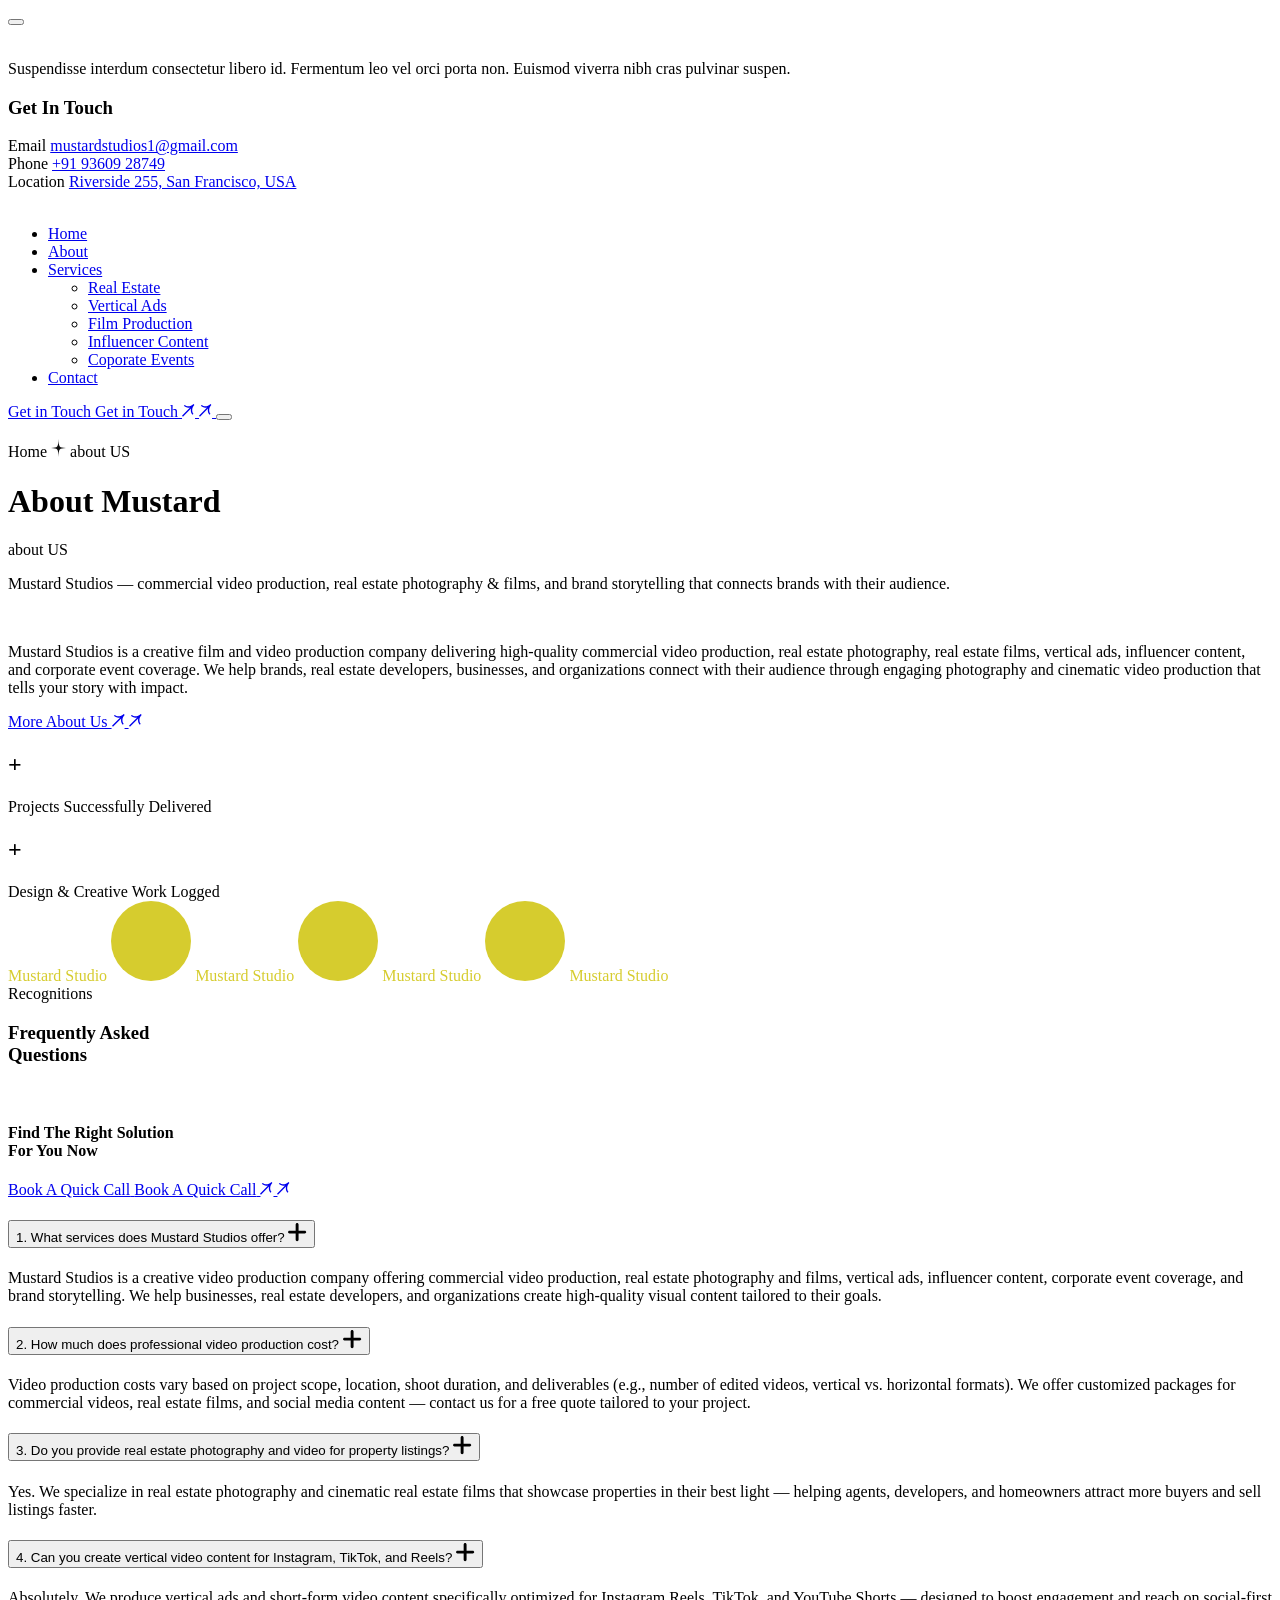
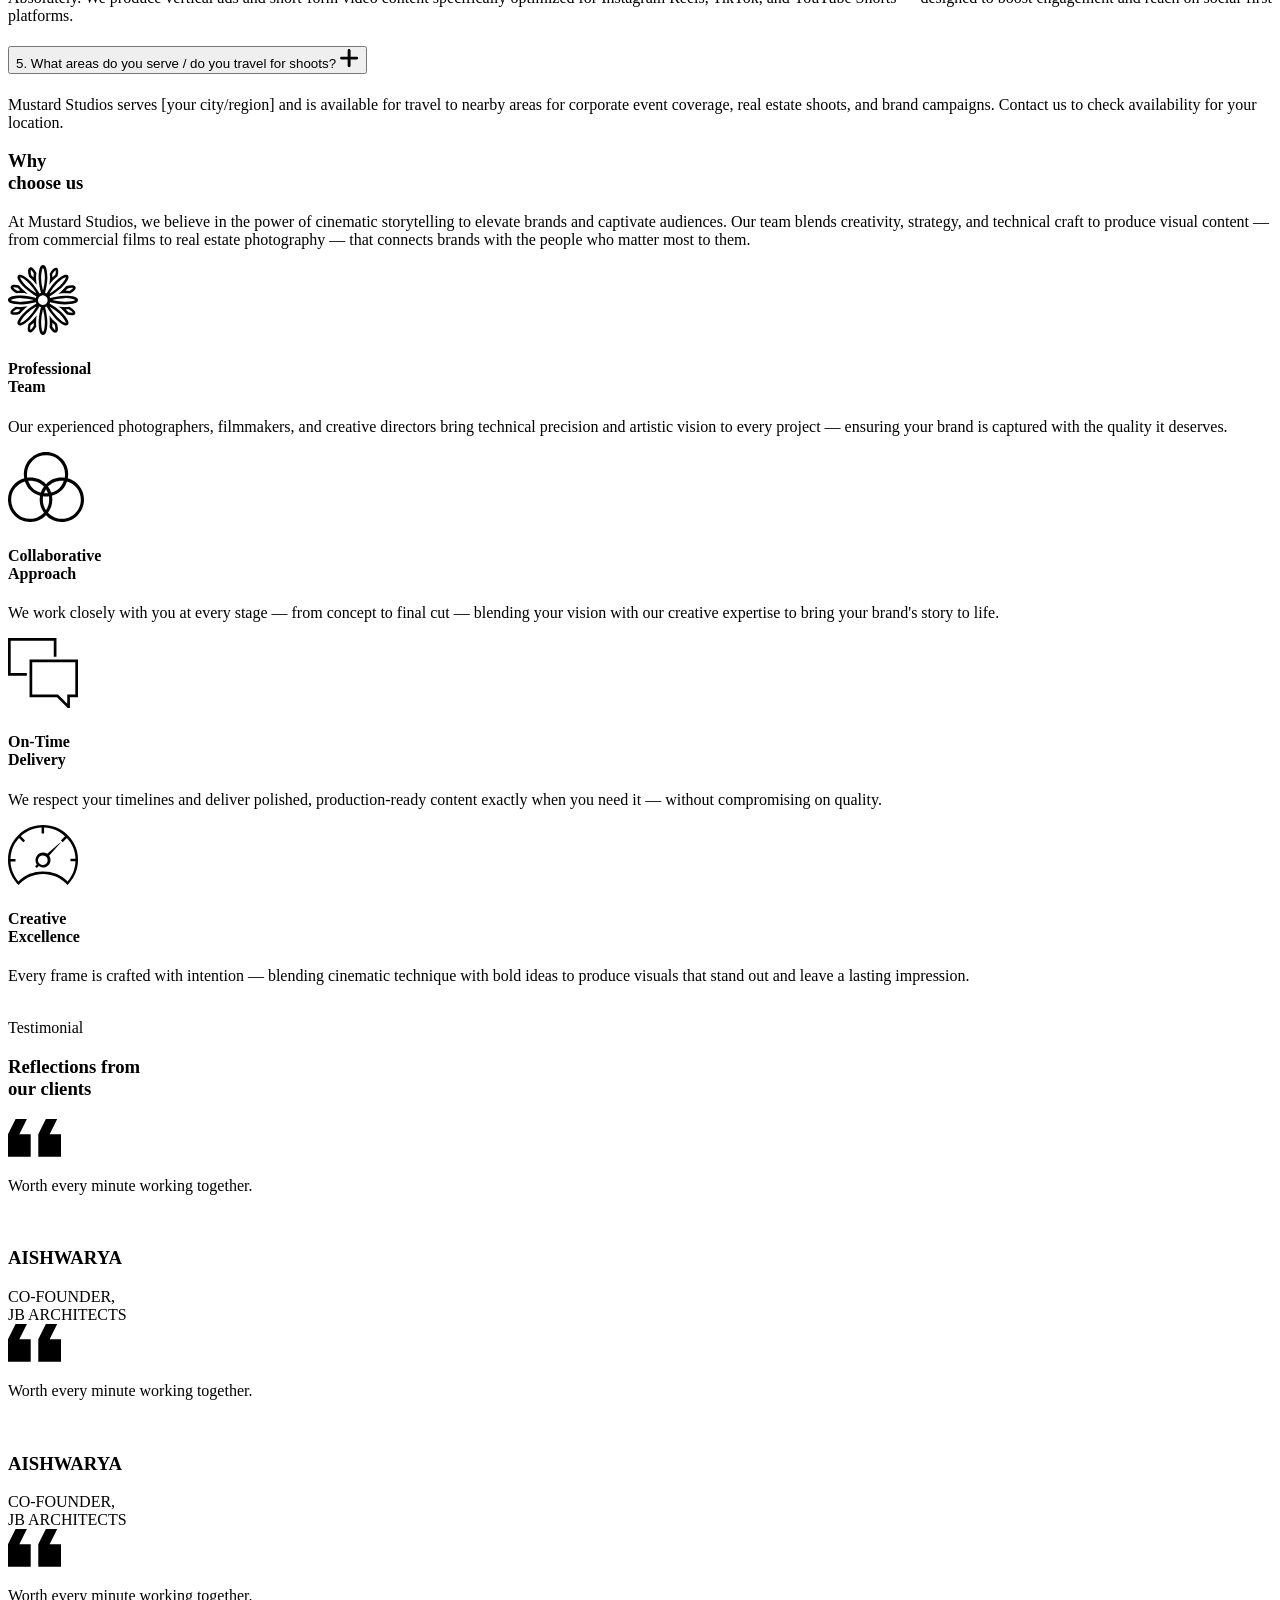
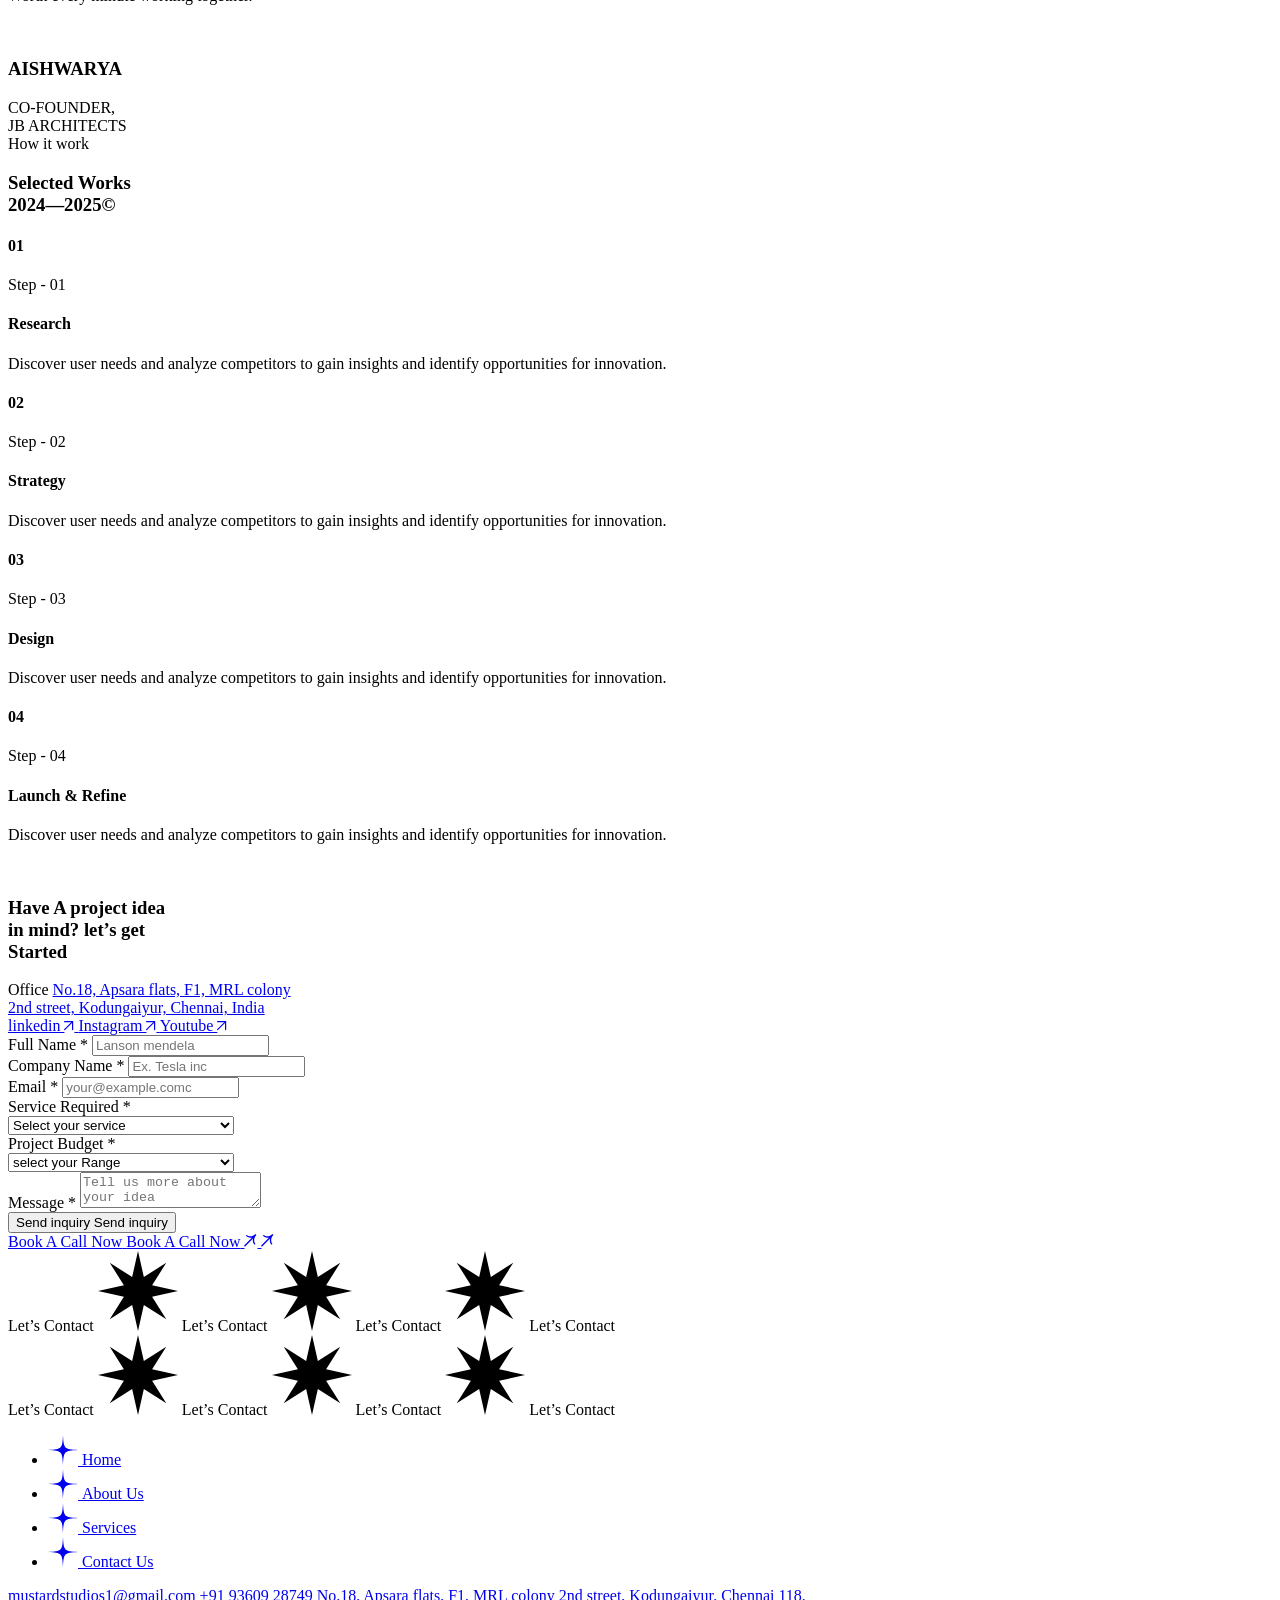
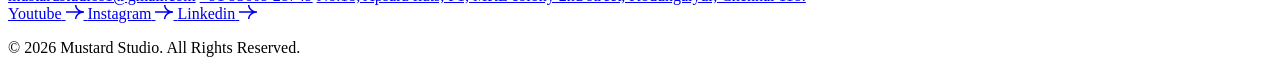
==== about-us.html @ df29f21f "about" ====
<!doctype html>
<html class="no-js" lang="en">

<head>
   <meta charset="utf-8">
   <meta http-equiv="x-ua-compatible" content="ie=edge">
   <title>Mustard Studio — Real Estate Photography, Videography & Film Production</title>
   <meta name="description" content="Professional photography and videography services: real estate photography and videography, vertical ads, film production, influencer content, and corporate event coverage.">
   <meta name="viewport" content="width=device-width, initial-scale=1">

   <!-- SEO Meta Tags -->
   <meta name="keywords" content="real estate photography, real estate videography, vertical ads, film production, influencer content, corporate event videography, corporate event photography, commercial video production">
   <meta name="author" content="Mustard Studio">
   <meta name="robots" content="index, follow">
   <link rel="canonical" href="https://www.mustardstudios.in/">

   <!-- Open Graph / Facebook / WhatsApp / LinkedIn -->
   <meta property="og:type" content="website">
   <meta property="og:url" content="https://www.mustardstudios.in/">
   <meta property="og:title" content="Mustard Studio — Real Estate Photography, Videography & Film Production">
   <meta property="og:description" content="Real estate photography & videography, vertical ads, film production, influencer content, and corporate event coverage.">
   <meta property="og:image" content="https://www.mustardstudios.in/assets/img/logo/logo-2.png">
   <meta property="og:image:width" content="1200">
   <meta property="og:image:height" content="630">
   <meta property="og:image:alt" content="Mustard Studio — photography and videography services">
   <meta property="og:site_name" content="Mustard Studio">
   <meta property="og:locale" content="en_US">

   <!-- Twitter Card -->
   <meta name="twitter:card" content="Mustard Studio — photography and videography services">
   <meta name="twitter:url" content="https://www.mustardstudios.in/">
   <meta name="twitter:title" content="Mustard Studio — Real Estate Photography, Videography & Film Production">
   <meta name="twitter:description" content="Real estate photography & videography, vertical ads, film production, influencer content, and corporate event coverage.">
   <meta name="twitter:image" content="https://www.mustardstudios.in/assets/img/logo/logo-2.png">

   <!-- Favicon -->
   <link rel="shortcut icon" type="image/x-icon" href="assets/img/logo/favicon.png">

   <!-- CSS here -->
   <link rel="stylesheet" href="assets/css/bootstrap.css">
   <link rel="stylesheet" href="assets/css/animate.css">
   <link rel="stylesheet" href="assets/css/nice-select.css">
   <link rel="stylesheet" href="assets/css/swiper-bundle.css">
   <link rel="stylesheet" href="assets/css/font-awesome-pro.css">
   <link rel="stylesheet" href="assets/css/spacing.css">
   <link rel="stylesheet" href="assets/css/reak.css">
</head>


<script type="application/ld+json">
{
  "@context": "https://schema.org",
  "@type": "ProfessionalService",
  "name": "Mustard Studio",
  "url": "https://www.mustardstudios.in/",
  "logo": "https://www.mustardstudios.in/assets/img/logo/logo-2.png",
  "image": "https://www.mustardstudios.in/assets/img/logo/logo-2.png",
  "description": "Photography and videography studio specialising in real estate, commercial film, vertical ads, influencer content and corporate events.",
  "telephone": "+91 9360928749",
  "email": "mustardstudios1@gmail.com",
  "address": {
    "@type": "PostalAddress",
    "streetAddress": "No.18, Apsara flats, F1",
    "addressLocality": "MRL colony 2nd street,",
    "addressRegion": "Kodungaiyur, Chennai 118",
    "postalCode": "600 118",
    "addressCountry": "IN"
  },
  "sameAs": [
    "https://www.instagram.com/mustard_films",
    "https://youtube.com/@mustardstudios1"
  ],
  "hasOfferCatalog": {
    "@type": "OfferCatalog",
    "name": "Photography & Videography Services",
    "itemListElement": [
      { "@type": "Offer", "itemOffered": { "@type": "Service", "name": "Real Estate Photography" } },
      { "@type": "Offer", "itemOffered": { "@type": "Service", "name": "Real Estate Videography" } },
      { "@type": "Offer", "itemOffered": { "@type": "Service", "name": "Vertical Ads" } },
      { "@type": "Offer", "itemOffered": { "@type": "Service", "name": "Film Production" } },
      { "@type": "Offer", "itemOffered": { "@type": "Service", "name": "Influencer Content" } },
      { "@type": "Offer", "itemOffered": { "@type": "Service", "name": "Corporate Event Photography & Videography" } }
    ]
  }
}
</script>


<body>

   <!-- Preloader -->
   <div id="preloader" class="is-loading">
      <div class="preloader">
         <span></span>
         <span></span>
      </div>
   </div>
   <!-- preloader end  -->

      <!-- offcanvus-area-start -->
   <div class="oit-offcanvas-area">
      <div class="oitoffcanvas">
         <div class="oitoffcanvas__close-btn">
            <button class="close-btn"><i class="fal fa-times"></i></button>
         </div>
        <div class="oitoffcanvas__logo">
            <a href="index.html">
               <img src="assets/img/logo/logo-black.png" alt="">
            </a>
         </div>
         <div class="oitoffcanvas__text">
            <p>Suspendisse interdum consectetur libero id. Fermentum leo vel orci porta non. Euismod viverra nibh
               cras pulvinar suspen.</p>
         </div>
         <div class="oit-menu-mobile d-xl-none"></div>
         <div class="oitoffcanvas__info">
            <h3 class="offcanva-title">Get In Touch</h3>
            <div class="oit-info-wrapper mb-20 d-flex align-items-center">
               <div class="oitoffcanvas__info-icon">
                  <a href="#"><i class="fal fa-envelope"></i></a>
               </div>
               <div class="oitoffcanvas__info-address">
                  <span>Email</span>
                  <a href="maito:mustardstudios1@gmail.com">mustardstudios1@gmail.com</a>
               </div>
            </div>
            <div class="oit-info-wrapper mb-20 d-flex align-items-center">
               <div class="oitoffcanvas__info-icon">
                  <a href="#"><i class="fal fa-phone-alt"></i></a>
               </div>
               <div class="oitoffcanvas__info-address">
                  <span>Phone</span>
                  <a href="tel:+919360928749">+91 93609 28749</a>
               </div>
            </div>
            <div class="oit-info-wrapper mb-20 d-flex align-items-center">
               <div class="oitoffcanvas__info-icon">
                  <a href="#"><i class="fas fa-map-marker-alt"></i></a>
               </div>
               <div class="oitoffcanvas__info-address">
                  <span>Location</span>
                  <a href="htits://www.google.com/maps/@37.4801311,22.8928877,3z" target="_blank">Riverside 255,
                     San Francisco, USA </a>
               </div>
            </div>
         </div>
      </div>
   </div>
   <div class="body-overlay"></div>
   <!-- offcanvus-area-end -->
   
   <header>
      <!-- header area start -->
      <div class="oit-header-area oit-header-bdr oit-header-transparent">
         <div class="container">
            <div class="row align-items-center">
               <div class="col-xl-3 col-6">
                  <div class="oit-header-logo">
                     <a href="index.html"><img data-width="100" src="assets/img/logo/logo-black.png" alt=""></a>
                  </div>
               </div>
               <div class="col-xl-6 d-none d-xl-inline-block">
                  <div class="oit-header-menu text-center">
                     <nav class="oit-menu-content">
                        <ul>
                           <li class="has-dropdown">
                              <a href="index.html">Home</a>
                           </li>
                           <li class="has-dropdown ">
                              <a href="about-us.html">About</a>
                           </li>
                           <li class="has-dropdown ">
                              <a href="services.html">Services</a>
                              <ul class="oit-submenu submenu">
                                 <li><a href="realestate.html">Real Estate</a></li>
                                 <li><a href="vertical-ads.html">Vertical Ads</a></li>
                                 <li><a href="film-production.html">Film Production</a></li>
                                 <li><a href="influncer-content.html">Influencer Content</a></li>
                                 <li><a href="coporate-events.html">Coporate Events</a></li>
                              </ul>
                           </li>
                           <li class="has-dropdown ">
                              <a href="contact.html">Contact</a>
                           </li>
                        </ul>
                     </nav>
                  </div>
               </div>
               <div class="col-xl-3 col-6">
                  <div class="oit-header-action d-flex align-items-center justify-content-end">
                     <a class="oit-btn-border btn-black-bg d-none d-md-flex d-inline-flex align-items-center justify-content-between" href="contact.html">
                        <span>
                           <span class="text-1">Get in Touch</span>
                           <span class="text-2">Get in Touch</span>
                        </span>
                        <i>
                           <span>
                              <svg width="13" height="13" viewBox="0 0 13 13" fill="none" xmlns="http://www.w3.org/2000/svg">
                                 <path d="M11.4801 6.10132e-06L12.4381 0.99062L12.3305 1.09859C9.55759 4.01224 9.66053 7.97757 11.492 9.87138L10.5199 10.8562C9.01152 9.29621 8.47367 6.87412 9.01459 4.46212L0.955362 12.6371L-0.000299374 11.6476L8.06131 3.46911C5.69918 4.00199 3.33666 3.42959 1.82692 1.86845L2.799 0.882416C4.65351 2.80007 8.59851 2.92281 11.4801 6.10132e-06Z" fill="currentcolor" />
                              </svg>
                              <svg width="13" height="13" viewBox="0 0 13 13" fill="none" xmlns="http://www.w3.org/2000/svg">
                                 <path d="M11.4801 6.10132e-06L12.4381 0.99062L12.3305 1.09859C9.55759 4.01224 9.66053 7.97757 11.492 9.87138L10.5199 10.8562C9.01152 9.29621 8.47367 6.87412 9.01459 4.46212L0.955362 12.6371L-0.000299374 11.6476L8.06131 3.46911C5.69918 4.00199 3.33666 3.42959 1.82692 1.86845L2.799 0.882416C4.65351 2.80007 8.59851 2.92281 11.4801 6.10132e-06Z" fill="currentcolor" />
                              </svg>
                           </span>
                        </i>
                     </a>
                     <button class="oit-header-bar oit-menu-bar ml-20 d-xl-none">
                        <span></span>
                        <span></span>
                        <span></span>
                     </button>
                  </div>
               </div>
            </div>
         </div>
      </div>
      <!-- header area end -->
   </header>


   <div id="smooth-wrapper">
      <div id="smooth-content">

         <main>
            <!-- breadcrumb area start -->            
            <div class="blog-details-breadcrumb-area career-style breadcrumb-style-2 rotate-section p-relative" data-bg-color="#fff">    
               <img class="shape rotate-on-scroll" src="assets/img/shape/mustard-reels.png" alt="">
               <div class="container">
                  <div class="blog-details-breadcrumb-badges badges-style-2">
                     <div>
                        <span class="badge">Home</span>
                        <svg width="15" height="18" viewBox="0 0 15 18" fill="none" xmlns="http://www.w3.org/2000/svg">
                           <path d="M7.5 0C7.1655 8.2692 6.89025 8.5986 0 9C6.891 9.4014 7.1655 9.7317 7.5 18C7.8345 9.7308 8.10975 9.4014 15 9C8.109 8.5986 7.8345 8.2683 7.5 0Z" fill="#0D0D0D" />
                        </svg>
                        <span class="badge">about US</span>
                     </div>
                  </div>
                  <h1 class="blog-details-breadcrumb-big-title title-mb">About Mustard</h1>
               </div>
            </div>
            <!-- breadcrumb area end -->

            <!-- about area end -->
            <div id="about" class="oit-about-area dg-about-style p-relative mt-65 pt-150 pb-150" data-bg-color="#d6cc2e">
               
               <div class="container">
                  <div class="row">
                     <div class="col-xl-2">
                        <div class="oit-project-subtitle-box mb-30">
                           <span class="oit-section-subtitle">about US</span>
                        </div>
                     </div>
                  </div>
                  <div class="row">
                     <div class="offset-xl-1 col-xl-7">
                        <div class="oit-about-text mb-120">
                           <div class="oit-text-revel">
                              <p>
                                 Mustard Studios — commercial video production, real estate photography & films, and brand storytelling that connects brands with their audience.
                              </p>
                           </div>
                        </div>
                     </div>
                  </div>
                  <div class="oit-about-content-wrap">
                     <div class="row">
                        <div class="col-xl-4 col-lg-5">
                           <div class="oit-about-thumb image-gsl">
                              <div class="image-gsl-canvas"></div>                              
                              <img src="assets/img/about/2.png" alt="">
                           </div>
                        </div>
                        <div class="offset-xl-1 col-xl-7 col-lg-7">
                           <div class="dg-about-content-wrap pt-15">
                              <div class="oit-about-content mb-90">
                                 <div class="fade-anim" data-delay=".3">
                                    <p>
                                       Mustard Studios is a creative film and video production company delivering high-quality commercial video production, real estate photography, real estate films, vertical ads, influencer content, and corporate event coverage. We help brands, real estate developers, businesses, and organizations connect with their audience through engaging photography and cinematic video production that tells your story with impact.
                                    </p>
                                 </div>
                                 <div class="fade-anim" data-delay=".5">
                                    <a class="oit-btn-line" href="about-us.html">
                                       <span>
                                          More About Us
                                       </span>
                                       <i>
                                          <svg width="13" height="13" viewBox="0 0 13 13" fill="none" xmlns="http://www.w3.org/2000/svg">
                                             <path d="M11.7581 -5.51894e-05L12.7393 0.990558L12.6291 1.09853C9.78916 4.01218 9.89459 7.97751 11.7703 9.87132L10.7747 10.8561C9.2299 9.29615 8.67906 6.87406 9.23304 4.46206L0.979146 12.637L0.00040159 11.6476L8.25673 3.46905C5.83755 4.00193 3.41796 3.42953 1.87176 1.86839L2.86732 0.882354C4.76662 2.80001 8.80691 2.92275 11.7581 -5.51894e-05Z" fill="currentcolor" />
                                          </svg>
                                          <svg width="13" height="13" viewBox="0 0 13 13" fill="none" xmlns="http://www.w3.org/2000/svg">
                                             <path d="M11.7581 -5.51894e-05L12.7393 0.990558L12.6291 1.09853C9.78916 4.01218 9.89459 7.97751 11.7703 9.87132L10.7747 10.8561C9.2299 9.29615 8.67906 6.87406 9.23304 4.46206L0.979146 12.637L0.00040159 11.6476L8.25673 3.46905C5.83755 4.00193 3.41796 3.42953 1.87176 1.86839L2.86732 0.882354C4.76662 2.80001 8.80691 2.92275 11.7581 -5.51894e-05Z" fill="currentcolor" />
                                          </svg>
                                       </i>
                                    </a>
                                 </div>
                              </div>
                              <div class="row">
                                 <div class="col-xl-5 col-md-6 fade-anim" data-delay=".7">
                                    <div class="oit-funfact-item">
                                       <h2 class="oit-funfact-title"><i class="purecounter" data-purecounter-duration="1" data-purecounter-end="100"></i>+</h2>
                                       <span>Projects Successfully Delivered</span>
                                    </div>
                                 </div>
                                 <div class="col-xl-5 col-md-6 fade-anim" data-delay=".9">
                                    <div class="oit-funfact-item">
                                       <h2 class="oit-funfact-title"><i class="purecounter" data-purecounter-duration="1" data-purecounter-end="100"></i>+</h2>
                                       <span>Design & Creative Work Logged</span>
                                    </div>
                                 </div>
                              </div>
                           </div>
                        </div>
                     </div>
                  </div>
               </div>
            </div>
            <!-- about area end -->

            <!-- text slider area start -->
            <div class="oit-text-slider-wrap st-text-slider-stye pt-20 pb-30" data-bg-color="#0D0D0D">
               <div class="oit-text-slider-item d-flex align-items-center">
                  <span style="color:#d6cc2e ;">Mustard Studio</span>
                  <span>
                     <svg width="80" height="80" viewBox="0 0 80 80" fill="none" xmlns="http://www.w3.org/2000/svg">
                        <circle cx="40" cy="40" r="40" fill="#d6cc2e" />
                     </svg>
                  </span>
                  <span style="color:#d6cc2e ;">Mustard Studio</span>
                  <span>
                     <svg width="80" height="80" viewBox="0 0 80 80" fill="none" xmlns="http://www.w3.org/2000/svg">
                        <circle cx="40" cy="40" r="40" fill="#d6cc2e" />
                     </svg>
                  </span>
                  <span style="color:#d6cc2e ;">Mustard Studio</span>
                  <span>
                     <svg width="80" height="80" viewBox="0 0 80 80" fill="none" xmlns="http://www.w3.org/2000/svg">
                        <circle cx="40" cy="40" r="40" fill="#d6cc2e" />
                     </svg>
                  </span>
                  <span style="color:#d6cc2e ;">Mustard Studio</span>
               </div>
            </div>
            <!-- text slider area end -->

            <!-- faq area start -->
            <div class="oit-faq-area oit-faq-style pt-150 pb-125" data-bg-color="#d6cc2e">
               <div class="container">
                  <div class="row">
                     <div class="col-xl-4">
                        <div class="oit-section-subtitle-box mb-30 text-center text-md-start">
                           <span class="oit-section-subtitle">Recognitions</span>
                        </div>
                        <div class="oit-section-title-box mb-70 text-center text-md-start">
                           <h3 class="oit-section-title fsz-60">Frequently Asked <br> Questions</h3>
                        </div>
                        <div class="oit-price-item mb-30">
                           <div class="oit-price-avater-box mb-30">
                              <img src="assets/img/avater/avater-1.png" alt="">
                           </div>
                           <div class="oit-price-head-content">
                              <h4 class="oit-price-title mb-5">Find The Right Solution <br> For You Now</h4>
                              <a class="oit-btn-border btn-white-bg d-inline-flex align-items-center justify-content-between mt-35" href="contact.html">
                                 <span>
                                    <span class="text-1">Book A Quick Call</span>
                                    <span class="text-2">Book A Quick Call</span>
                                 </span>
                                 <i>
                                    <span>
                                       <svg width="13" height="13" viewBox="0 0 13 13" fill="none" xmlns="http://www.w3.org/2000/svg">
                                          <path d="M11.4801 6.10132e-06L12.4381 0.99062L12.3305 1.09859C9.55759 4.01224 9.66053 7.97757 11.492 9.87138L10.5199 10.8562C9.01152 9.29621 8.47367 6.87412 9.01459 4.46212L0.955362 12.6371L-0.000299374 11.6476L8.06131 3.46911C5.69918 4.00199 3.33666 3.42959 1.82692 1.86845L2.799 0.882416C4.65351 2.80007 8.59851 2.92281 11.4801 6.10132e-06Z" fill="currentcolor" />
                                       </svg>
                                       <svg width="13" height="13" viewBox="0 0 13 13" fill="none" xmlns="http://www.w3.org/2000/svg">
                                          <path d="M11.4801 6.10132e-06L12.4381 0.99062L12.3305 1.09859C9.55759 4.01224 9.66053 7.97757 11.492 9.87138L10.5199 10.8562C9.01152 9.29621 8.47367 6.87412 9.01459 4.46212L0.955362 12.6371L-0.000299374 11.6476L8.06131 3.46911C5.69918 4.00199 3.33666 3.42959 1.82692 1.86845L2.799 0.882416C4.65351 2.80007 8.59851 2.92281 11.4801 6.10132e-06Z" fill="currentcolor" />
                                       </svg>
                                    </span>
                                 </i>
                              </a>
                           </div>
                        </div>
                     </div>
                     <div class="offset-xl-1 col-xl-7">
                        <div class="oit-faq-accordion-wrap mb-30">
                           <div class="accordions" id="accordionExample">
                              <div class="accordion-item fade-anim" data-delay=".3">
                                 <h4 class="accordion-header">
                                    <button class="accordion-button" type="button" data-bs-toggle="collapse" data-bs-target="#collapseOne" aria-expanded="true" aria-controls="collapseOne">
                                       1. What services does Mustard Studios offer?
                                       <span class="accordion-icon">
                                          <svg width="19" height="19" viewBox="0 0 19 19" fill="none" xmlns="http://www.w3.org/2000/svg">
                                             <path d="M16.7707 10.5727H10.5727V16.7707C10.5727 17.5758 9.91959 18.229 9.11449 18.229C8.3094 18.229 7.65625 17.5758 7.65625 16.7707V10.5727H1.45824C0.653152 10.5727 0 9.91959 0 9.11449C0 8.3094 0.653152 7.65625 1.45824 7.65625H7.65625V1.45824C7.65625 0.653152 8.3094 0 9.11449 0C9.91959 0 10.5727 0.653152 10.5727 1.45824V7.65625H16.7707C17.5758 7.65625 18.229 8.3094 18.229 9.11449C18.229 9.91959 17.5758 10.5727 16.7707 10.5727Z" fill="currentcolor" />
                                          </svg>
                                       </span>
                                    </button>
                                 </h4>
                                 <div id="collapseOne" class="accordion-collapse collapse show" data-bs-parent="#accordionExample">
                                    <div class="accordion-body">
                                       <p>
                                          Mustard Studios is a creative video production company offering commercial video production, real estate photography and films, vertical ads, influencer content, corporate event coverage, and brand storytelling. We help businesses, real estate developers, and organizations create high-quality visual content tailored to their goals.
                                       </p>
                                    </div>
                                 </div>
                              </div>
                              <div class="accordion-item fade-anim" data-delay=".5">
                                 <h4 class="accordion-header">
                                    <button class="accordion-button collapsed" type="button" data-bs-toggle="collapse" data-bs-target="#collapseTwo" aria-expanded="false" aria-controls="collapseTwo">
                                       2. How much does professional video production cost?
                                       <span class="accordion-icon">
                                          <svg width="19" height="19" viewBox="0 0 19 19" fill="none" xmlns="http://www.w3.org/2000/svg">
                                             <path d="M16.7707 10.5727H10.5727V16.7707C10.5727 17.5758 9.91959 18.229 9.11449 18.229C8.3094 18.229 7.65625 17.5758 7.65625 16.7707V10.5727H1.45824C0.653152 10.5727 0 9.91959 0 9.11449C0 8.3094 0.653152 7.65625 1.45824 7.65625H7.65625V1.45824C7.65625 0.653152 8.3094 0 9.11449 0C9.91959 0 10.5727 0.653152 10.5727 1.45824V7.65625H16.7707C17.5758 7.65625 18.229 8.3094 18.229 9.11449C18.229 9.91959 17.5758 10.5727 16.7707 10.5727Z" fill="currentcolor" />
                                          </svg>
                                       </span>
                                    </button>
                                 </h4>
                                 <div id="collapseTwo" class="accordion-collapse collapse" data-bs-parent="#accordionExample">
                                    <div class="accordion-body">
                                       <p>
                                          Video production costs vary based on project scope, location, shoot duration, and deliverables (e.g., number of edited videos, vertical vs. horizontal formats). We offer customized packages for commercial videos, real estate films, and social media content — contact us for a free quote tailored to your project.
                                       </p>
                                    </div>
                                 </div>
                              </div>
                              <div class="accordion-item fade-anim" data-delay=".7">
                                 <h4 class="accordion-header">
                                    <button class="accordion-button collapsed" type="button" data-bs-toggle="collapse" data-bs-target="#collapseThree" aria-expanded="false" aria-controls="collapseThree">
                                       3. Do you provide real estate photography and video for property listings?
                                       <span class="accordion-icon">
                                          <svg width="19" height="19" viewBox="0 0 19 19" fill="none" xmlns="http://www.w3.org/2000/svg">
                                             <path d="M16.7707 10.5727H10.5727V16.7707C10.5727 17.5758 9.91959 18.229 9.11449 18.229C8.3094 18.229 7.65625 17.5758 7.65625 16.7707V10.5727H1.45824C0.653152 10.5727 0 9.91959 0 9.11449C0 8.3094 0.653152 7.65625 1.45824 7.65625H7.65625V1.45824C7.65625 0.653152 8.3094 0 9.11449 0C9.91959 0 10.5727 0.653152 10.5727 1.45824V7.65625H16.7707C17.5758 7.65625 18.229 8.3094 18.229 9.11449C18.229 9.91959 17.5758 10.5727 16.7707 10.5727Z" fill="currentcolor" />
                                          </svg>
                                       </span>
                                    </button>
                                 </h4>
                                 <div id="collapseThree" class="accordion-collapse collapse" data-bs-parent="#accordionExample">
                                    <div class="accordion-body">
                                       <p>
                                          Yes. We specialize in real estate photography and cinematic real estate films that showcase properties in their best light — helping agents, developers, and homeowners attract more buyers and sell listings faster.
                                       </p>
                                    </div>
                                 </div>
                              </div>
                              <div class="accordion-item fade-anim" data-delay=".9">
                                 <h4 class="accordion-header">
                                    <button class="accordion-button collapsed" type="button" data-bs-toggle="collapse" data-bs-target="#collapseFour" aria-expanded="false" aria-controls="collapseFour">
                                       4. Can you create vertical video content for Instagram, TikTok, and Reels?
                                       <span class="accordion-icon">
                                          <svg width="19" height="19" viewBox="0 0 19 19" fill="none" xmlns="http://www.w3.org/2000/svg">
                                             <path d="M16.7707 10.5727H10.5727V16.7707C10.5727 17.5758 9.91959 18.229 9.11449 18.229C8.3094 18.229 7.65625 17.5758 7.65625 16.7707V10.5727H1.45824C0.653152 10.5727 0 9.91959 0 9.11449C0 8.3094 0.653152 7.65625 1.45824 7.65625H7.65625V1.45824C7.65625 0.653152 8.3094 0 9.11449 0C9.91959 0 10.5727 0.653152 10.5727 1.45824V7.65625H16.7707C17.5758 7.65625 18.229 8.3094 18.229 9.11449C18.229 9.91959 17.5758 10.5727 16.7707 10.5727Z" fill="currentcolor" />
                                          </svg>
                                       </span>
                                    </button>
                                 </h4>
                                 <div id="collapseFour" class="accordion-collapse collapse" data-bs-parent="#accordionExample">
                                    <div class="accordion-body">
                                       <p>
                                          Absolutely. We produce vertical ads and short-form video content specifically optimized for Instagram Reels, TikTok, and YouTube Shorts — designed to boost engagement and reach on social-first platforms.
                                       </p>
                                    </div>
                                 </div>
                              </div>
                              <div class="accordion-item fade-anim" data-delay="1.1">
                                 <h4 class="accordion-header">
                                    <button class="accordion-button collapsed" type="button" data-bs-toggle="collapse" data-bs-target="#collapseFive" aria-expanded="false" aria-controls="collapseFive">
                                       5. What areas do you serve / do you travel for shoots?
                                       <span class="accordion-icon">
                                          <svg width="19" height="19" viewBox="0 0 19 19" fill="none" xmlns="http://www.w3.org/2000/svg">
                                             <path d="M16.7707 10.5727H10.5727V16.7707C10.5727 17.5758 9.91959 18.229 9.11449 18.229C8.3094 18.229 7.65625 17.5758 7.65625 16.7707V10.5727H1.45824C0.653152 10.5727 0 9.91959 0 9.11449C0 8.3094 0.653152 7.65625 1.45824 7.65625H7.65625V1.45824C7.65625 0.653152 8.3094 0 9.11449 0C9.91959 0 10.5727 0.653152 10.5727 1.45824V7.65625H16.7707C17.5758 7.65625 18.229 8.3094 18.229 9.11449C18.229 9.91959 17.5758 10.5727 16.7707 10.5727Z" fill="currentcolor" />
                                          </svg>
                                       </span>
                                    </button>
                                 </h4>
                                 <div id="collapseFive" class="accordion-collapse collapse" data-bs-parent="#accordionExample">
                                    <div class="accordion-body">
                                       <p>
                                          Mustard Studios serves [your city/region] and is available for travel to nearby areas for corporate event coverage, real estate shoots, and brand campaigns. Contact us to check availability for your location.
                                       </p>
                                    </div>
                                 </div>
                              </div>
                           </div>
                        </div>
                     </div>
                  </div>
               </div>
            </div>
            <!-- faq area end -->

            <!-- choose area start -->
            <div class="sd-choose-area pt-100 pb-100" data-background="assets/img/choose/choose-bg.jpg">
               <div class="container">
                  <div class="sd-choose-top mb-200">
                     <div class="row align-items-center">
                        <div class="col-xl-8">
                           <div class="oit-choose-title-box">
                              <h3 class="oit-section-title oit-text-white oit-title-revel">Why <br> choose us</h3>
                           </div>
                        </div>
                        <div class="col-xl-4">
                           <div class="sd-choose-top-content">
                              <p>
                                 At Mustard Studios, we believe in the power of cinematic storytelling to elevate brands and captivate audiences. Our team blends creativity, strategy, and technical craft to produce visual content — from commercial films to real estate photography — that connects brands with the people who matter most to them.
                              </p>
                           </div>
                        </div>
                     </div>
                  </div>
                  <div class="row">
                     <div class="offset-xxl-7 offset-xl-6 col-xxl-3 col-xl-4">
                        <div class="sd-choose-card mb-100">
                           <div class="sd-choose-card-inner">
                              <div class="sd-choose-card-head d-flex align-items-center">
                                 <span class="sd-choose-card-icon">
                                    <svg width="70" height="70" viewBox="0 0 70 70" fill="none" xmlns="http://www.w3.org/2000/svg">
                                       <path fill-rule="evenodd" clip-rule="evenodd" d="M70 35C70 32.0852 65.573 30.627 56.7189 30.6256C51.8017 30.8506 46.9264 31.6368 42.1878 32.9689C41.8756 32.1367 41.6656 31.6167 41.5622 31.4067C45.7962 28.9436 49.7743 26.0649 53.4378 22.8133C59.6882 16.5637 61.8237 12.397 59.8444 10.3133C59.5891 10.0901 59.2918 9.91985 58.97 9.81264C58.6482 9.70543 58.3083 9.66336 57.97 9.68889C55.47 9.68889 51.9285 11.9804 47.3456 16.5633C43.971 20.1632 41.034 24.1493 38.5956 28.4389C38.3856 28.3367 37.8656 28.1267 37.0333 27.8133C38.3654 23.0747 39.1516 18.1994 39.3767 13.2822C39.3759 4.42741 37.917 0 35 0C32.083 0 30.6248 4.42704 30.6256 13.2811C30.8506 18.1983 31.6368 23.0736 32.9689 27.8122C32.1344 28.1244 31.6144 28.3344 31.4067 28.4378C28.9674 24.1488 26.0304 20.1627 22.6567 16.5622C18.0715 11.98 14.53 9.68852 12.0322 9.68778C11.6939 9.66188 11.3539 9.70377 11.032 9.811C10.7102 9.91822 10.4129 10.0886 10.1578 10.3122C8.17704 12.4004 10.3119 16.567 16.5622 22.8122C20.2252 26.0644 24.2034 28.9431 28.4378 31.4056C28.3326 31.6159 28.1241 32.1367 27.8122 32.9678C23.0736 31.6357 18.1983 30.8495 13.2811 30.6244C4.42704 30.6252 0 32.0837 0 35C0 37.9163 4.42704 39.3748 13.2811 39.3756C18.1943 39.2238 23.0721 38.4894 27.8122 37.1878C27.9597 37.6815 28.1699 38.1543 28.4378 38.5944C24.148 41.0324 20.1617 43.9695 16.5622 47.3444C10.3126 53.6993 8.17704 57.8659 10.1556 59.8444C10.4105 60.0689 10.7078 60.2398 11.0299 60.3473C11.3521 60.4547 11.6925 60.4965 12.0311 60.47C14.4259 60.47 17.9678 58.1263 22.6567 53.4389C26.0316 49.8394 28.9687 45.8532 31.4067 41.5633C31.6141 41.6685 32.1348 41.877 32.9689 42.1889C31.6368 46.9275 30.8506 51.8029 30.6256 56.72C30.6256 65.5733 32.0837 70 35 70C37.9163 70 39.3748 65.573 39.3756 56.7189C39.1505 51.8017 38.3643 46.9264 37.0322 42.1878C37.8648 41.8752 38.3856 41.6667 38.5944 41.5622C41.0316 45.8526 43.9688 49.8389 47.3444 53.4378C52.0319 58.1252 55.5737 60.4689 57.97 60.4689C58.3085 60.4951 58.6487 60.4533 58.9708 60.3461C59.2929 60.2388 59.5903 60.0683 59.8456 59.8444C61.8233 57.8667 59.6878 53.7 53.4389 47.3444C49.8384 43.9707 45.8523 41.0337 41.5633 38.5944C41.8292 38.1532 42.0393 37.6807 42.1889 37.1878C46.9289 38.4897 51.8068 39.2241 56.72 39.3756C65.5733 39.3756 70 37.917 70 35ZM56.7189 33.1256C59.4478 33.0852 62.1728 33.3461 64.8445 33.9033C65.7215 34.1582 66.5618 34.5258 67.3445 34.9967C66.197 35.5189 65.3637 35.8833 64.8445 36.09C62.1733 36.6484 59.4486 36.9093 56.72 36.8678C52.7673 36.7911 48.8358 36.2693 45 35.3122V34.8433C48.8322 33.8459 52.7617 33.2706 56.7189 33.1256ZM57.9689 12.1878C57.736 13.0727 57.3672 13.9161 56.8756 14.6878C55.4165 16.9725 53.6849 19.0713 51.7189 20.9378C48.8257 23.6885 45.6279 26.1001 42.1878 28.1256L41.8756 27.8133C43.901 24.3732 46.3126 21.1754 49.0633 18.2822C53.1256 14.22 56.0944 12.1889 57.97 12.1889L57.9689 12.1878ZM18.2811 20.9378C16.3137 19.0726 14.5819 16.9737 13.1244 14.6878C12.6316 13.9167 12.2627 13.0731 12.0311 12.1878C13.9059 12.1878 16.8748 14.2189 20.9378 18.2811C23.6878 21.175 26.0993 24.3726 28.1256 27.8122L27.8133 28.1244C24.3727 26.0996 21.1749 23.688 18.2822 20.9367L18.2811 20.9378ZM5 36.0933C4.79037 35.9911 4.00926 35.6267 2.65667 35C3.43883 34.5282 4.27927 34.1607 5.15667 33.9067C7.82796 33.3493 10.5526 33.0885 13.2811 33.1289C17.2381 33.2729 21.1676 33.8477 25 34.8433V35.3122C21.1647 36.2712 17.2337 36.7952 13.2811 36.8744C10.5005 36.9208 7.72333 36.6599 5 36.0967V36.0933ZM12.0311 57.9689C12.2632 57.0837 12.6321 56.2402 13.1244 55.4689C14.5629 53.122 16.2959 50.969 18.2811 49.0622C21.1745 46.3116 24.3722 43.9001 27.8122 41.8744L28.1244 42.1867C26.0988 45.6267 23.6873 48.8244 20.9367 51.7178C16.7693 55.8852 13.8004 57.9685 12.03 57.9678L12.0311 57.9689ZM51.7189 49.0622C53.7027 50.9703 55.4355 53.1232 56.8756 55.4689C57.3668 56.2408 57.7356 57.0841 57.9689 57.9689C56.1963 57.9689 53.2274 55.8856 49.0622 51.7189C46.3109 48.8262 43.8993 45.6284 41.8744 42.1878L42.1867 41.8756C45.6266 43.9014 48.8246 46.3125 51.7189 49.0622ZM35 2.65667C35.5185 3.80407 35.883 4.63741 36.0933 5.15667C36.6506 7.82798 36.9114 10.5526 36.8711 13.2811C36.7275 17.2381 36.1526 21.1677 35.1567 25H34.8433C33.8447 21.1681 33.2683 17.2384 33.1244 13.2811C33.0829 10.5526 33.3438 7.82779 33.9022 5.15667C34.156 4.2792 34.5236 3.43872 34.9956 2.65667H35ZM35 67.3445C34.3748 65.9889 34.0104 65.2074 33.9067 65C33.3434 62.2767 33.0826 59.4995 33.1289 56.7189C33.2716 52.7618 33.8465 48.8322 34.8433 45H35.1556C36.1527 48.8322 36.729 52.7617 36.8744 56.7189C36.9195 59.4994 36.6587 62.2765 36.0967 65C35.9915 65.2074 35.627 65.9885 35.0033 67.3433L35 67.3445ZM30 35C30.0434 33.8951 30.4657 32.8388 31.1961 32.0087C31.9264 31.1785 32.9203 30.625 34.0107 30.4413C35.101 30.2575 36.2214 30.4547 37.1835 30.9996C38.1456 31.5446 38.8908 32.4041 39.2939 33.4338C39.697 34.4634 39.7334 35.6004 39.3969 36.6537C39.0604 37.707 38.3717 38.6124 37.4464 39.2177C36.521 39.823 35.4155 40.0914 34.3157 39.9777C33.2158 39.864 32.1886 39.3751 31.4067 38.5933C30.9397 38.1219 30.574 37.5599 30.3321 36.942C30.0902 36.3241 29.9772 35.6632 30 35ZM41.25 50.3122L41.5622 52.1878C41.6644 53.4382 41.7426 54.9485 41.7967 56.7189C41.8456 58.5451 41.7673 60.3725 41.5622 62.1878C43.54 65.833 45.4659 67.6559 47.34 67.6567C47.6078 67.6641 47.8738 67.6105 48.1178 67.5C50.2 66.6652 50.4593 63.6445 48.8956 58.4378C45.9141 56.1685 43.3272 53.4232 41.2389 50.3122H41.25ZM44.2222 61.5622C44.3467 60.2639 44.399 58.9597 44.3789 57.6556C45.1222 58.4243 45.9043 59.1546 46.7222 59.8433C47.3012 61.5511 47.462 63.3728 47.1911 65.1556C46.5659 64.9482 45.5763 63.7504 44.2222 61.5622ZM22.6567 2.34333C22.3889 2.33564 22.1228 2.38922 21.8789 2.5C19.7937 3.33482 19.5344 6.40889 21.1011 11.7222C23.9245 14.0545 26.4442 16.7317 28.6011 19.6911L28.4444 17.8156C28.2065 16.369 28.0758 14.9069 28.0533 13.4411C28.0048 11.6098 28.1358 9.77804 28.4444 7.97222C26.3593 4.22259 24.4333 2.34778 22.6667 2.34778L22.6567 2.34333ZM23.2822 10.3122C22.7028 8.60459 22.5416 6.78284 22.8122 5C23.5396 5.20963 24.5282 6.35556 25.7778 8.43778C25.6522 9.73602 25.5999 11.0403 25.6211 12.3444C25.0989 11.8259 24.3178 11.1489 23.2778 10.3133L23.2822 10.3122ZM2.5 48.1256C3.01852 49.273 4.26852 49.8459 6.25 49.8444C8.11162 49.829 9.95846 49.5123 11.7189 48.9067C13.9369 45.9785 16.6306 43.4433 19.6878 41.4067L17.8122 41.5633C16.3123 41.7953 14.7986 41.926 13.2811 41.9544C11.4549 42.0058 9.62734 41.9275 7.81222 41.72C3.53963 44.3244 1.76889 46.4596 2.5 48.1256ZM6.25 47.3478C5.98414 47.3366 5.72167 47.2838 5.47222 47.1911H5C5.20741 46.4637 6.35333 45.4741 8.43778 44.2222C9.73601 44.348 11.0403 44.4003 12.3444 44.3789C11.6275 45.1245 10.9495 45.9066 10.3133 46.7222C8.99829 47.1333 7.62778 47.3442 6.25 47.3478ZM63.75 20.3167C61.8982 20.2973 60.0541 20.5596 58.2811 21.0944C55.9892 24.0006 53.3077 26.5771 50.3122 28.7511L52.1878 28.4389C53.4382 28.3367 54.9485 28.2585 56.7189 28.2044C58.5451 28.1556 60.3725 28.2339 62.1878 28.4389C66.5626 25.8367 68.3333 23.6493 67.5 21.8767C67.0822 20.8396 65.8322 20.3189 63.75 20.3144V20.3167ZM57.6567 25.6289C58.3704 24.9346 59.0483 24.2044 59.6878 23.4411C61.003 23.0308 62.3723 22.8199 63.75 22.8156H64.5278L65 22.9689C64.7896 23.6993 63.6437 24.6889 61.5622 25.9378C60.2671 25.7581 58.9627 25.6539 57.6556 25.6256L57.6567 25.6289ZM21.25 67.3433C21.5474 67.4634 21.8675 67.5169 22.1878 67.5C23.853 67.5 25.8841 65.4689 28.2811 61.4067C28.0552 59.7239 28.0027 58.0224 28.1244 56.3289C28.2267 54.1948 28.3307 52.7626 28.4367 52.0322C28.5117 51.4544 28.6159 50.8807 28.7489 50.3133L27.8111 51.5633C27.0815 52.5011 26.04 53.673 24.6867 55.0789C23.3691 56.4506 21.9583 57.7295 20.4644 58.9067C19.2148 63.6993 19.4741 66.5119 21.2422 67.3445L21.25 67.3433ZM22.6567 60.3122C23.907 59.2752 24.8967 58.3896 25.6256 57.6556C25.6256 58.0733 25.65 58.62 25.7033 59.2967C25.7567 59.9733 25.7811 60.4689 25.7811 60.7811C24.5315 62.9685 23.3856 64.3226 22.3433 64.8433C22.0307 64.0107 22.1348 62.5004 22.6556 60.3122H22.6567ZM47.8122 2.65667C45.8322 2.65667 43.8011 4.68778 41.7189 8.75C42.0875 10.2048 42.1672 11.7178 41.9533 13.2033C41.797 15.4448 41.6667 16.9811 41.5622 17.8122C41.4578 18.6433 41.3537 19.3204 41.25 19.8433L42.3433 18.4367C43.0707 17.4989 44.1126 16.3011 45.4689 14.8433C46.6892 13.5023 48.0512 12.2975 49.5311 11.25C50.7815 6.45963 50.5222 3.64704 48.7533 2.81222C48.4558 2.69262 48.1358 2.63916 47.8156 2.65556L47.8122 2.65667ZM44.3756 12.5C44.3756 12.0852 44.3496 11.5122 44.2978 10.7811C44.2444 10.0533 44.22 9.53111 44.22 9.21889C45.4704 7.03148 46.6163 5.67741 47.6578 5.15667C47.9471 6.7208 47.8397 8.33249 47.3456 9.84444C46.0959 10.8867 45.1063 11.7722 44.3767 12.5011L44.3756 12.5ZM6.25 19.6878C4.47741 19.6878 3.33148 20.2607 2.81222 21.4067C1.97444 23.3867 3.9537 25.6781 8.75 28.2811C10.3806 28.0546 12.0306 28.0021 13.6722 28.1244C15.8063 28.2296 17.2385 28.3337 17.9689 28.4367C18.6993 28.5396 19.2722 28.6437 19.6878 28.7489L18.1256 27.5C17.1878 26.6674 15.99 25.5737 14.5322 24.2189C13.2687 23.082 12.1175 21.8262 11.0944 20.4689C9.54096 19.9163 7.89948 19.6527 6.25111 19.6911L6.25 19.6878ZM5.62556 22.1878H6.25C7.41401 22.2798 8.56576 22.489 9.68778 22.8122C10.2063 23.4374 11.0919 24.3748 12.3444 25.6244C11.9267 25.6244 11.3796 25.6504 10.7033 25.7022C10.0244 25.7556 9.53111 25.78 9.21889 25.78C7.03148 24.5304 5.67741 23.3844 5.15667 22.3422L5.62556 22.1878ZM56.6411 42.0311C54.5048 41.9289 53.0467 41.8248 52.2667 41.7189C51.4867 41.613 50.8356 41.5089 50.3133 41.4067L51.8756 42.5C52.8133 43.2296 53.9852 44.2715 55.3911 45.6256C56.6648 46.8324 57.8404 48.1387 58.9067 49.5322C60.4682 50.0525 62.1041 50.3152 63.75 50.31C65.6248 50.31 66.7707 49.7893 67.1878 48.7478C68.0204 46.77 66.0411 44.4263 61.25 41.7167C59.742 42.078 58.1842 42.1843 56.6411 42.0311ZM60.3078 47.3433C59.2656 46.0937 58.38 45.1041 57.6511 44.3744C58.0667 44.3744 58.6133 44.35 59.2922 44.2967C59.9711 44.2433 60.4644 44.2189 60.7767 44.2189C62.9641 45.4693 64.3182 46.6152 64.8389 47.6567L64.37 47.8133H63.75C62.5893 47.7975 61.4348 47.6401 60.3122 47.3444L60.3078 47.3433Z" fill="black" />
                                    </svg>
                                 </span>
                                 <h4 class="sd-choose-card-title">Professional <br> Team</h4>
                              </div>
                              <div class="sd-choose-card-body">
                                 <p>
                                    Our experienced photographers, filmmakers, and creative directors bring technical precision and artistic vision to every project — ensuring your brand is captured with the quality it deserves.
                                 </p>
                              </div>
                           </div>
                        </div>
                     </div>
                  </div>
                  <div class="row">
                     <div class="offset-xxl-2 offset-xl-2 col-xxl-3 col-xl-4">
                        <div class="sd-choose-card mb-100">
                           <div class="sd-choose-card-inner">
                              <div class="sd-choose-card-head d-flex align-items-center">
                                 <span class="sd-choose-card-icon">
                                    <svg width="76" height="70" viewBox="0 0 76 70" fill="none" xmlns="http://www.w3.org/2000/svg">
                                       <path fill-rule="evenodd" clip-rule="evenodd" d="M60.1671 22.272C60.2038 19.3444 59.6432 16.4402 58.5199 13.7387C57.3965 11.0371 55.7342 8.59535 53.6355 6.56404C51.6137 4.45545 49.1834 2.78534 46.4945 1.65671C43.8056 0.528071 40.915 -0.0351652 38.0011 0.001733C35.0871 -0.0355001 32.1965 0.527584 29.5075 1.65624C26.8185 2.7849 24.3882 4.45518 22.3666 6.56404C20.2679 8.59535 18.6056 11.0371 17.4823 13.7387C16.3589 16.4402 15.7983 19.3444 15.8351 22.272C15.8839 23.6049 16.016 24.9333 16.2305 26.2496C11.5627 27.5174 7.451 30.3171 4.54938 34.2032C1.28513 38.4841 -0.314092 43.8135 0.051182 49.1937C0.416456 54.574 2.72117 59.6359 6.53377 63.4317C8.55536 65.5406 10.9856 67.2109 13.6746 68.3395C16.3636 69.4682 19.2542 70.0313 22.1682 69.994C25.1342 70.0644 28.0809 69.4977 30.8113 68.3319C33.5418 67.1661 35.993 65.4279 38.0011 63.2338C40.0087 65.4285 42.4599 67.167 45.1904 68.3329C47.921 69.4988 50.8679 70.0651 53.834 69.994C59.7019 69.9588 65.3196 67.6012 69.469 63.4323C73.6183 59.2634 75.9649 53.6193 76 47.7238C75.9971 42.8557 74.4096 38.1223 71.4796 34.2452C68.5497 30.3681 64.438 27.5601 59.7717 26.2496C59.9846 24.9331 60.1167 23.6048 60.1671 22.272ZM24.5438 8.75148C26.2895 6.94915 28.3842 5.52523 30.6987 4.56756C33.0132 3.60988 35.4984 3.13874 38.0011 3.1832C40.5039 3.13913 42.9893 3.61045 45.3039 4.56809C47.6186 5.52574 49.7135 6.94945 51.4597 8.75148C53.2529 10.5058 54.6696 12.6105 55.6225 14.9358C56.5754 17.2611 57.0444 19.7577 57.0005 22.272C57.0303 23.4026 56.964 24.5336 56.8021 25.6529C55.8206 25.4974 54.8273 25.4307 53.834 25.4535C50.8681 25.3835 47.9214 25.9503 45.1911 27.1161C42.4607 28.2819 40.0094 30.0199 38.0011 32.2138C35.9925 30.0202 33.5412 28.2824 30.8109 27.1166C28.0806 25.9509 25.1341 25.3838 22.1682 25.4535C21.1749 25.4304 20.1815 25.4971 19.2001 25.6529C19.0366 24.5338 18.9702 23.4026 19.0016 22.272C18.9573 19.7575 19.4262 17.2606 20.3794 14.9352C21.3326 12.6098 22.7499 10.5053 24.5438 8.75148ZM38.0011 58.2622C35.9105 55.1513 34.8065 51.4773 34.8345 47.7238C34.8032 46.5932 34.8696 45.462 35.033 44.3429C36.0142 44.5002 37.0077 44.567 38.0011 44.5423C38.9944 44.5667 39.9879 44.5 40.9692 44.3429C41.131 45.4622 41.1973 46.5932 41.1677 47.7238C41.1942 51.4771 40.0904 55.1507 38.0011 58.2622ZM36.0223 41.1615C36.5715 39.7835 37.2333 38.4535 38.0011 37.1853C38.7677 38.4547 39.4294 39.785 39.9798 41.1629C39.6494 41.1699 39.32 41.203 38.9947 41.2618C38.3417 41.3944 37.6689 41.3944 37.0159 41.2618C36.6906 41.2031 36.3612 41.17 36.0308 41.1629L36.0223 41.1615ZM20.1894 28.8329C20.52 28.8273 20.8495 28.7942 21.1746 28.7339C21.4999 28.6752 21.8293 28.6421 22.1598 28.635C24.752 28.6267 27.3185 29.1517 29.7011 30.1777C32.0838 31.2037 34.2321 32.7089 36.0139 34.6006C34.5964 36.3727 33.5223 38.3962 32.8473 40.5662C29.9054 39.8791 27.1914 38.4364 24.9711 36.3791C22.7508 34.3219 21.1003 31.7207 20.181 28.8301L20.1894 28.8329ZM53.834 28.635C54.1644 28.6422 54.4938 28.6753 54.8191 28.7339C55.1442 28.7943 55.4737 28.8274 55.8043 28.8329C54.8843 31.7231 53.2335 34.3239 51.0133 36.381C48.7931 38.4382 46.0796 39.8812 43.138 40.569C42.4617 38.3996 41.3877 36.3763 39.9714 34.6034C41.7537 32.7099 43.9033 31.2034 46.2875 30.1768C48.6717 29.1503 51.2401 28.6256 53.834 28.635ZM3.16875 47.7238C3.11508 43.5037 4.51354 39.3945 7.12767 36.0909C9.59608 32.8257 13.0784 30.4815 17.0229 29.4296C18.0846 32.9186 20.0283 36.0715 22.6643 38.5809C25.3003 41.0903 28.5386 42.8704 32.0634 43.7476C31.8491 45.0634 31.717 46.3914 31.6679 47.7238C31.6549 52.4584 33.1842 57.0673 36.0223 60.847C34.2406 62.7387 32.0922 64.2439 29.7096 65.2698C27.3269 66.2958 24.7604 66.8208 22.1682 66.8126C19.6655 66.8579 17.1802 66.3873 14.8656 65.4298C12.551 64.4723 10.4564 63.0483 8.71096 61.2457C6.91636 59.4921 5.49865 57.3874 4.54541 55.0617C3.59217 52.7359 3.12364 50.2386 3.16875 47.7238ZM39.9798 60.847C42.8166 57.0665 44.3457 52.4581 44.3342 47.7238C44.2836 46.3915 44.1515 45.0636 43.9388 43.7476C47.4632 42.87 50.7011 41.0899 53.337 38.5809C55.9729 36.0719 57.9168 32.9195 58.9793 29.431C62.9634 30.5357 66.4765 32.9236 68.9792 36.2282C71.4819 39.5328 72.836 43.5713 72.8334 47.7238C72.8438 50.2335 72.3595 52.7204 71.4084 55.0411C70.4573 57.3618 69.0582 59.4703 67.2919 61.2449C65.5255 63.0196 63.4269 64.4253 61.1171 65.3809C58.8072 66.3365 56.3319 66.8231 53.834 66.8126C51.2417 66.8212 48.6751 66.2963 46.2924 65.2703C43.9097 64.2443 41.7614 62.7389 39.9798 60.847Z" fill="black" />
                                    </svg>
                                 </span>
                                 <h4 class="sd-choose-card-title">Collaborative <br> Approach</h4>
                              </div>
                              <div class="sd-choose-card-body">
                                 <p>
                                    We work closely with you at every stage — from concept to final cut — blending your vision with our creative expertise to bring your brand's story to life.
                                 </p>
                              </div>
                           </div>
                        </div>
                     </div>
                  </div>
                  <div class="row">
                     <div class="offset-xxl-7 offset-xl-6 col-xxl-3 col-xl-4">
                        <div class="sd-choose-card mb-100">
                           <div class="sd-choose-card-inner">
                              <div class="sd-choose-card-head d-flex align-items-center">
                                 <span class="sd-choose-card-icon">
                                    <svg width="70" height="70" viewBox="0 0 70 70" fill="none" xmlns="http://www.w3.org/2000/svg">
                                       <path fill-rule="evenodd" clip-rule="evenodd" d="M45.7692 2.69231V18.8462H48.4615V0H0V37.6923H18.8462V35H2.69231V2.69231H45.7692ZM21.5385 59.2308H48.9665L59.7357 70H61.9231V59.2308H70V21.5385H21.5385V59.2308ZM59.2308 56.5385V65.7928L49.9764 56.5385H24.2308V24.2308H67.3077V56.5385H59.2308Z" fill="black" />
                                    </svg>
                                 </span>
                                 <h4 class="sd-choose-card-title">On-Time <br> Delivery</h4>
                              </div>
                              <div class="sd-choose-card-body">
                                 <p>
                                    We respect your timelines and deliver polished, production-ready content exactly when you need it — without compromising on quality.
                                 </p>
                              </div>
                           </div>
                        </div>
                     </div>
                  </div>
                  <div class="row">
                     <div class="offset-xxl-2 offset-xl-2 col-xxl-3 col-xl-4">
                        <div class="sd-choose-card mb-100">
                           <div class="sd-choose-card-inner">
                              <div class="sd-choose-card-head d-flex align-items-center">
                                 <span class="sd-choose-card-icon">
                                   <svg width="70" height="60" viewBox="0 0 70 60" fill="none" xmlns="http://www.w3.org/2000/svg">
                                       <path fill-rule="evenodd" clip-rule="evenodd" d="M0.00463944 35.0019C-0.0790489 43.5338 3.04323 51.7862 8.75349 58.1257C8.96087 58.3361 9.24713 58.6486 9.61226 59.0634C9.9774 59.4782 10.264 59.7904 10.4722 60L12.0342 58.4379L12.1908 58.1257C15.1593 55.3125 18.596 53.0389 22.3461 51.4073C26.3531 49.7317 30.6569 48.8815 35 48.9075C39.3435 48.8818 43.6476 49.732 47.655 51.4073C51.4049 53.0395 54.8414 55.313 57.8104 58.1257L57.967 58.4379L59.5279 60C59.7353 59.7926 60.0216 59.48 60.3867 59.0623C60.7518 58.6446 61.0381 58.332 61.2455 58.1246C66.9548 51.7849 70.0773 43.5334 69.9954 35.0019C70.0713 30.3941 69.2024 25.8197 67.4424 21.5606C65.6825 17.3016 63.0687 13.4482 59.7623 10.2383C56.5525 6.93171 52.6994 4.3178 48.4406 2.55773C44.1818 0.797666 39.6076 -0.0712395 35 0.00460067C30.3925 -0.0715028 25.8182 0.797282 21.5593 2.55736C17.3005 4.31744 13.4474 6.93149 10.2377 10.2383C6.93089 13.4479 4.31681 17.3012 2.5568 21.5603C0.796798 25.8194 -0.0717891 30.3941 0.00463944 35.0019ZM59.5279 56.4069C56.339 53.1536 52.5174 50.588 48.299 48.8682C44.0805 47.1485 39.5545 46.3111 35 46.4077C30.4455 46.3109 25.9195 47.1482 21.701 48.868C17.4825 50.5877 13.661 53.1534 10.4722 56.4069C8.23611 53.7702 6.39422 50.8231 5.00398 47.6576C3.51412 44.0846 2.66786 40.2762 2.50431 36.4085H7.50365V33.9087H2.50431C2.64589 29.9368 3.49227 26.0218 5.00398 22.3462C6.46819 18.8879 8.53059 15.7147 11.0965 12.9725L15.3182 17.1944L16.0959 16.4167L17.0335 15.479L12.8118 11.2571C18.439 5.90573 25.827 2.79431 33.5869 2.50774V8.44506H36.0866V2.50441C40.0601 2.64758 43.9769 3.49394 47.655 5.00422C51.1239 6.51826 54.2975 8.63403 57.0294 11.2537L52.8077 15.4756H52.9643L53.742 16.2534L54.6797 17.1911L58.9013 12.9692C61.4684 15.7122 63.5316 18.8865 64.9961 22.3462C66.4946 25.9712 67.3408 29.8325 67.4958 33.752H62.4964V36.2518H67.4958C67.3411 40.1714 66.4948 44.0327 64.9961 47.6576C63.605 50.8226 61.7632 53.7696 59.5279 56.4069ZM39.2217 28.7524C37.9602 27.9466 36.4969 27.5134 35 27.5025C34.0141 27.4984 33.0371 27.6895 32.1254 28.065C31.2137 28.4404 30.3854 28.9926 29.6883 29.6898C28.9911 30.3871 28.4389 31.2154 28.0635 32.1271C27.6881 33.0389 27.4969 34.0159 27.501 35.0019C27.471 36.5761 27.9658 38.1154 28.9075 39.3771L27.0333 41.2526L28.752 42.9713L30.7784 41.0948C32.0197 41.9626 33.4863 42.4512 35 42.5013C35.986 42.5055 36.963 42.3143 37.8746 41.9389C38.7863 41.5634 39.6146 41.0112 40.3118 40.314C41.009 39.6168 41.5612 38.7884 41.9366 37.8767C42.312 36.965 42.5032 35.9879 42.499 35.0019C42.5284 33.4282 42.0336 31.8894 41.0926 30.6278L52.8099 17.5033L52.4977 17.3466L39.2217 28.7524ZM30.0007 35.0019C30.044 33.8971 30.4663 32.8409 31.1966 32.0108C31.9269 31.1807 32.9206 30.6273 34.0108 30.4435C35.101 30.2598 36.2213 30.4569 37.1833 31.0019C38.1453 31.5468 38.8904 32.4062 39.2934 33.4358C39.6964 34.4654 39.7328 35.6023 39.3964 36.6555C39.0599 37.7087 38.3713 38.614 37.4461 39.2193C36.5209 39.8246 35.4155 40.0929 34.3158 39.9792C33.2161 39.8655 32.189 39.3767 31.4072 38.595C30.9402 38.1236 30.5746 37.5617 30.3327 36.9438C30.0908 36.3259 29.9779 35.6651 30.0007 35.0019Z" fill="black" />
                                    </svg>
                                 </span>
                                 <h4 class="sd-choose-card-title">Creative <br> Excellence</h4>
                              </div>
                              <div class="sd-choose-card-body">
                                 <p>
                                    Every frame is crafted with intention — blending cinematic technique with bold ideas to produce visuals that stand out and leave a lasting impression.
                                 </p>
                              </div>
                           </div>
                        </div>
                     </div>
                  </div>
               </div>
            </div>
            <!-- choose area end -->

            <!-- testimonial area start -->
            <div class="dg-testimonial-area rotate-section p-relative pt-150 pb-150 z-index-1" data-bg-color="#d6cc2e">
               <div class="dg-testimonial-shape d-none d-lg-block">
                  <img class="rotate-on-scroll" src="assets/img/shape/testimonial-2.png" alt="">
               </div>
               <div class="container">
                 <div class="row">
                     <div class="col-xl-2">
                        <div class="oit-section-subtitle-box text-center text-lg-start">
                           <span class="oit-section-subtitle">Testimonial</span>
                        </div>
                     </div>
                  </div>
                  <div class="row">
                     <div class="offset-xl-1 col-xl-10">
                        <div class="oit-section-title-box pl-70 mb-90 text-center text-lg-start">
                           <h3 class="oit-section-title oit-title-revel">Reflections from <br><span class="pl-265">our clients</span></h3>
                        </div>
                     </div>
                  </div>
                  <div class="row">
                     <div class="col-12">
                        <div class="dg-testimonial-wrapper">
                           <div class="swiper-container dg-testimonial-active">
                              <div class="swiper-wrapper">
                                 <div class="swiper-slide">
                                    <div class="dg-testimonial-item">
                                       <span class="quote d-block pb-70">
                                          <svg width="53" height="38" viewBox="0 0 53 38" fill="none" xmlns="http://www.w3.org/2000/svg">
                                             <path d="M52.9994 15.1432H41.6423L49.2138 0.000377655H37.8566L30.2852 15.1432V37.8574H52.9994V15.1432Z" fill="black" />
                                             <path d="M22.7143 37.8574V15.1432H11.3571L18.9286 0.000377655H7.57148L-1.90735e-06 15.1432V37.8574H22.7143Z" fill="black" />
                                          </svg>
                                       </span>
                                       <p class="text-large mb-25">Worth every minute working together.</p>
                                       <div class="dg-testimonial-authour-box d-flex align-items-center">
                                          <div class="dg-testimonial-authour-thumb mr-15">
                                             <img class="border-radius-10" src="assets/img/avater/avater-2.png" alt="">
                                          </div>
                                          <div class="dg-testimonial-authour-info">
                                             <h3 class="dg-testimonial-authour-title">AISHWARYA</h3>
                                             <span>CO-FOUNDER,<br> JB ARCHITECTS</span>
                                          </div>
                                       </div>
                                    </div>
                                 </div>
                                 <div class="swiper-slide">
                                    <div class="dg-testimonial-item">
                                       <span class="quote d-block pb-70">
                                          <svg width="53" height="38" viewBox="0 0 53 38" fill="none" xmlns="http://www.w3.org/2000/svg">
                                             <path d="M52.9994 15.1432H41.6423L49.2138 0.000377655H37.8566L30.2852 15.1432V37.8574H52.9994V15.1432Z" fill="black" />
                                             <path d="M22.7143 37.8574V15.1432H11.3571L18.9286 0.000377655H7.57148L-1.90735e-06 15.1432V37.8574H22.7143Z" fill="black" />
                                          </svg>
                                       </span>
                                       <p class="text-large mb-25">Worth every minute working together.</p>
                                       <div class="dg-testimonial-authour-box d-flex align-items-center">
                                          <div class="dg-testimonial-authour-thumb mr-15">
                                             <img class="border-radius-10" src="assets/img/avater/avater-2.png" alt="">
                                          </div>
                                          <div class="dg-testimonial-authour-info">
                                             <h3 class="dg-testimonial-authour-title">AISHWARYA</h3>
                                             <span>CO-FOUNDER,<br> JB ARCHITECTS</span>
                                          </div>
                                       </div>
                                    </div>
                                 </div>
                                 <div class="swiper-slide">
                                    <div class="dg-testimonial-item">
                                       <span class="quote d-block pb-70">
                                          <svg width="53" height="38" viewBox="0 0 53 38" fill="none" xmlns="http://www.w3.org/2000/svg">
                                             <path d="M52.9994 15.1432H41.6423L49.2138 0.000377655H37.8566L30.2852 15.1432V37.8574H52.9994V15.1432Z" fill="black" />
                                             <path d="M22.7143 37.8574V15.1432H11.3571L18.9286 0.000377655H7.57148L-1.90735e-06 15.1432V37.8574H22.7143Z" fill="black" />
                                          </svg>
                                       </span>
                                       <p class="text-large mb-25">Worth every minute working together.</p>
                                       <div class="dg-testimonial-authour-box d-flex align-items-center">
                                          <div class="dg-testimonial-authour-thumb mr-15">
                                             <img class="border-radius-10" src="assets/img/avater/avater-2.png" alt="">
                                          </div>
                                          <div class="dg-testimonial-authour-info">
                                             <h3 class="dg-testimonial-authour-title">AISHWARYA</h3>
                                             <span>CO-FOUNDER,<br> JB ARCHITECTS</span>
                                          </div>
                                       </div>
                                    </div>
                                 </div>
                              </div>
                           </div>
                        </div>
                     </div>
                  </div>
               </div>
            </div>
            <!-- testimonial area end -->

            <!-- team area start -->
            <!-- <div class="dg-team-area p-relative pt-130 pb-150" data-bg-color="#000" data-background="assets/img/shape/team-bg.jpg">
               <div class="container">
                  <div class="row">
                     <div class="col-xl-2">
                        <div class="oit-section-subtitle-box text-center text-lg-center">
                           <span class="oit-section-subtitle oit-text-white">Team Member</span>
                        </div>
                     </div>
                  </div>
                  <div class="row">
                     <div class="offset-xl-1 col-xl-10">
                        <div class="oit-section-title-box pl-70 mb-75 text-center text-lg-center">
                           <h3 class="oit-section-title oit-title-revel oit-text-white">Meat Our<br><span class="pl-265">Talented Team</span></h3>
                        </div>
                     </div>
                  </div>
                  <div class="row gx-25">
                     <div class="col-xxl-3 col-xl-4 col-md-6">
                        
                     </div>
                     <div class="col-xxl-3 col-xl-4 col-md-6">
                        <div class="dg-team-item mb-35 fade-anim" data-delay=".5">
                           <a href="team-details.html">
                              <div class="dg-team-thumb image-gsl border-radius-10 mb-30">
                                 <div class="image-gsl-canvas"></div>
                                 <img class="border-radius-10 w-100" src="assets/img/team/team-5-2.jpg" alt="">
                              </div>
                           </a>
                           <div class="dg-team-author-wrap d-flex justify-content-between align-items-center">                              
                              <div class="dg-team-author-info">
                                 <h4 class="dg-team-title"><a class="border-line" href="team-details.html">Kishan CV</a></h4>
                                 <span>Founder I</span>
                              </div>
                              <div class="dg-team-social">
                                 <a href="#">
                                    <svg width="16" height="16" viewBox="0 0 16 16" fill="none" xmlns="http://www.w3.org/2000/svg">
                                       <g clip-path="url(#clip0_3841_1880)">
                                          <path d="M11.4287 0H4.24188C1.90287 0 0 1.90287 0 4.24188V11.4288C0 13.7677 1.90287 15.6706 4.24188 15.6706H11.4288C13.7677 15.6706 15.6706 13.7677 15.6706 11.4288V4.24188C15.6706 1.90287 13.7677 0 11.4287 0ZM14.7519 11.4288C14.7519 13.2611 13.2611 14.7519 11.4287 14.7519H4.24188C2.40943 14.7519 0.918675 13.2611 0.918675 11.4288V4.24188C0.918675 2.40943 2.40943 0.918675 4.24188 0.918675H11.4288C13.2611 0.918675 14.7519 2.40943 14.7519 4.24188V11.4288Z" fill="currentcolor" />
                                          <path d="M7.83558 3.55078C5.4729 3.55078 3.55078 5.4729 3.55078 7.83558C3.55078 10.1983 5.4729 12.1204 7.83558 12.1204C10.1983 12.1204 12.1204 10.1983 12.1204 7.83558C12.1204 5.4729 10.1983 3.55078 7.83558 3.55078ZM7.83558 11.2017C5.97958 11.2017 4.46946 9.6917 4.46946 7.83558C4.46946 5.97958 5.97958 4.46946 7.83558 4.46946C9.6917 4.46946 11.2017 5.97958 11.2017 7.83558C11.2017 9.6917 9.6917 11.2017 7.83558 11.2017Z" fill="currentcolor" />
                                          <path d="M12.2222 2.02832C11.5239 2.02832 10.9561 2.59633 10.9561 3.29443C10.9561 3.99264 11.5239 4.56065 12.2222 4.56065C12.9204 4.56065 13.4884 3.99264 13.4884 3.29443C13.4884 2.59622 12.9204 2.02832 12.2222 2.02832ZM12.2222 3.64186C12.0306 3.64186 11.8747 3.48596 11.8747 3.29443C11.8747 3.10278 12.0306 2.947 12.2222 2.947C12.4138 2.947 12.5697 3.10278 12.5697 3.29443C12.5697 3.48596 12.4138 3.64186 12.2222 3.64186Z" fill="currentcolor" />
                                       </g>
                                       <defs>
                                          <clipPath id="clip0_3841_18801">
                                             <rect width="15.6706" height="15.6706" fill="white" />
                                          </clipPath>
                                       </defs>
                                    </svg>
                                 </a>
                                 <a href="#">
                                    <svg width="16" height="16" viewBox="0 0 16 16" fill="none" xmlns="http://www.w3.org/2000/svg">
                                       <path d="M10.6782 15.1286C10.6913 15.1247 10.7037 15.1195 10.7167 15.1149C18.6924 11.9462 16.4861 0 7.83529 0C3.49389 0 0 3.53894 0 7.83529C0 13.2723 5.50691 17.1521 10.6782 15.1286ZM3.44818 13.0973C4.00449 12.1623 5.80465 9.52445 8.87739 8.61425C9.51988 10.2525 9.97041 12.1636 10.0148 14.3308C7.68642 15.1136 5.23071 14.5867 3.44818 13.0973ZM10.9779 13.922C10.8924 11.8398 10.4673 9.99327 9.86137 8.39356C11.2208 8.18135 12.7944 8.32304 14.5789 9.03801C14.1995 11.1673 12.8381 12.957 10.9779 13.922ZM14.6814 8.0253C12.716 7.28682 10.9838 7.19476 9.48462 7.48075C9.25283 6.95839 9.00928 6.45628 8.75137 5.994C11.0517 5.07531 12.4111 3.95552 13.0196 3.36265C14.0937 4.60585 14.7317 6.21535 14.6814 8.0253ZM12.3243 2.66531C11.7706 3.19223 10.4666 4.25652 8.23685 5.12689C7.14383 3.39791 5.97506 2.17821 5.23463 1.49524C7.6035 0.519741 10.3354 0.936318 12.3243 2.66531ZM4.29831 1.97384C4.85723 2.46551 6.08411 3.64602 7.26789 5.47165C5.64206 5.99531 3.60358 6.37989 1.12436 6.43408C1.51874 4.54447 2.69665 2.94346 4.29831 1.97384ZM1.00031 7.41741C3.77531 7.37236 6.02142 6.93424 7.79677 6.34137C8.04228 6.77165 8.27538 7.24047 8.49933 7.72756C5.40766 8.71219 3.47561 11.2541 2.73582 12.402C1.54225 11.07 0.884082 9.33184 1.00031 7.41741Z" fill="currentcolor" />
                                    </svg>
                                 </a>
                                 <a href="./assets/pdf/Kishan CV DOP Portfolio.pdf">
                                    <svg width="16" height="10" viewBox="0 0 16 10" fill="none" xmlns="http://www.w3.org/2000/svg">
                                       <path d="M6.44702 4.4273C6.77221 4.26373 7.01806 4.08154 7.18653 3.88467C7.48626 3.53009 7.63416 3.05993 7.63416 2.47714C7.63416 1.91001 7.48626 1.42516 7.19045 1.01867C6.69679 0.356535 5.86128 0.0176309 4.68001 0H0V9.55299H4.36364C4.85534 9.55299 5.31081 9.51087 5.73199 9.42467C6.15317 9.3375 6.51754 9.17784 6.82608 8.94472C7.10034 8.74197 7.32954 8.49024 7.51173 8.19345C7.7997 7.74484 7.94368 7.23649 7.94368 6.67034C7.94368 6.12182 7.81733 5.65461 7.56658 5.27065C7.31289 4.88669 6.94068 4.60557 6.44702 4.4273ZM1.93058 1.65926H4.03845C4.50175 1.65926 4.88375 1.70921 5.18347 1.80814C5.53021 1.95213 5.70358 2.245 5.70358 2.69164C5.70358 3.09226 5.57135 3.37239 5.30983 3.53009C5.04634 3.68779 4.7045 3.76713 4.28528 3.76713H1.93058V1.65926ZM5.26379 7.72721C5.03067 7.83985 4.70254 7.89569 4.28234 7.89569H1.93058V5.34803H4.31466C4.72997 5.35097 5.0532 5.40582 5.28436 5.50866C5.69575 5.69477 5.90046 6.03563 5.90046 6.53419C5.90046 7.12189 5.68889 7.5176 5.26379 7.72721Z" fill="currentcolor" />
                                       <path d="M14.1648 0.445312H10.0146V1.63442H14.1648V0.445312Z" fill="currentcolor" />
                                       <path d="M15.606 5.13837C15.5198 4.58496 15.3298 4.09815 15.034 3.67795C14.7098 3.20192 14.2984 2.85322 13.7979 2.63283C13.2993 2.41147 12.7381 2.30078 12.1131 2.30176C11.0641 2.30176 10.212 2.62989 9.55275 3.28126C8.89552 3.93458 8.56641 4.87391 8.56641 6.09828C8.56641 7.40394 8.9298 8.34719 9.6605 8.92607C10.3883 9.50593 11.2287 9.79488 12.1827 9.79488C13.3375 9.79488 14.2357 9.45108 14.8773 8.76543C15.2877 8.3325 15.5198 7.90642 15.5708 7.48817H13.6588C13.5481 7.69485 13.4198 7.85646 13.2729 7.974C13.0064 8.18949 12.6597 8.29723 12.2346 8.29723C11.8301 8.29723 11.4873 8.2081 11.2012 8.03081C10.7291 7.74676 10.4823 7.24918 10.4509 6.54101H15.6687C15.6765 5.93078 15.6569 5.46161 15.606 5.13837ZM10.498 5.32154C10.5665 4.86216 10.733 4.49779 10.9975 4.22843C11.262 3.96004 11.6361 3.82487 12.1151 3.82389C12.5569 3.82389 12.9261 3.95025 13.2268 4.20394C13.5236 4.45958 13.6911 4.83081 13.7254 5.32154H10.498Z" fill="currentcolor" />
                                    </svg>
                                 </a>
                              </div>
                           </div>
                        </div>
                     </div>
                     <div class="col-xxl-3 col-xl-4 col-md-6">
                        <div class="dg-team-item mb-35 fade-anim" data-delay=".7">
                           <a href="team-details.html">
                              <div class="dg-team-thumb image-gsl border-radius-10 mb-30">
                                 <div class="image-gsl-canvas"></div>
                                 <img class="border-radius-10 w-100" src="assets/img/team/team-5-3.jpg" alt="">
                              </div>
                           </a>
                           <div class="dg-team-author-wrap d-flex justify-content-between align-items-center">                              
                              <div class="dg-team-author-info">
                                 <h4 class="dg-team-title"><a class="border-line" href="team-details.html">Vijay Karthik</a></h4>
                                 <span>Founder II</span>
                              </div>
                              <div class="dg-team-social">
                                 <a href="#">
                                    <svg width="16" height="16" viewBox="0 0 16 16" fill="none" xmlns="http://www.w3.org/2000/svg">
                                       <g clip-path="url(#clip0_3841_1880)">
                                          <path d="M11.4287 0H4.24188C1.90287 0 0 1.90287 0 4.24188V11.4288C0 13.7677 1.90287 15.6706 4.24188 15.6706H11.4288C13.7677 15.6706 15.6706 13.7677 15.6706 11.4288V4.24188C15.6706 1.90287 13.7677 0 11.4287 0ZM14.7519 11.4288C14.7519 13.2611 13.2611 14.7519 11.4287 14.7519H4.24188C2.40943 14.7519 0.918675 13.2611 0.918675 11.4288V4.24188C0.918675 2.40943 2.40943 0.918675 4.24188 0.918675H11.4288C13.2611 0.918675 14.7519 2.40943 14.7519 4.24188V11.4288Z" fill="currentcolor" />
                                          <path d="M7.83558 3.55078C5.4729 3.55078 3.55078 5.4729 3.55078 7.83558C3.55078 10.1983 5.4729 12.1204 7.83558 12.1204C10.1983 12.1204 12.1204 10.1983 12.1204 7.83558C12.1204 5.4729 10.1983 3.55078 7.83558 3.55078ZM7.83558 11.2017C5.97958 11.2017 4.46946 9.6917 4.46946 7.83558C4.46946 5.97958 5.97958 4.46946 7.83558 4.46946C9.6917 4.46946 11.2017 5.97958 11.2017 7.83558C11.2017 9.6917 9.6917 11.2017 7.83558 11.2017Z" fill="currentcolor" />
                                          <path d="M12.2222 2.02832C11.5239 2.02832 10.9561 2.59633 10.9561 3.29443C10.9561 3.99264 11.5239 4.56065 12.2222 4.56065C12.9204 4.56065 13.4884 3.99264 13.4884 3.29443C13.4884 2.59622 12.9204 2.02832 12.2222 2.02832ZM12.2222 3.64186C12.0306 3.64186 11.8747 3.48596 11.8747 3.29443C11.8747 3.10278 12.0306 2.947 12.2222 2.947C12.4138 2.947 12.5697 3.10278 12.5697 3.29443C12.5697 3.48596 12.4138 3.64186 12.2222 3.64186Z" fill="currentcolor" />
                                       </g>
                                       <defs>
                                          <clipPath id="clip0_3841_1880">
                                             <rect width="15.6706" height="15.6706" fill="white" />
                                          </clipPath>
                                       </defs>
                                    </svg>
                                 </a>
                                 <a href="#">
                                    <svg width="16" height="16" viewBox="0 0 16 16" fill="none" xmlns="http://www.w3.org/2000/svg">
                                       <path d="M10.6782 15.1286C10.6913 15.1247 10.7037 15.1195 10.7167 15.1149C18.6924 11.9462 16.4861 0 7.83529 0C3.49389 0 0 3.53894 0 7.83529C0 13.2723 5.50691 17.1521 10.6782 15.1286ZM3.44818 13.0973C4.00449 12.1623 5.80465 9.52445 8.87739 8.61425C9.51988 10.2525 9.97041 12.1636 10.0148 14.3308C7.68642 15.1136 5.23071 14.5867 3.44818 13.0973ZM10.9779 13.922C10.8924 11.8398 10.4673 9.99327 9.86137 8.39356C11.2208 8.18135 12.7944 8.32304 14.5789 9.03801C14.1995 11.1673 12.8381 12.957 10.9779 13.922ZM14.6814 8.0253C12.716 7.28682 10.9838 7.19476 9.48462 7.48075C9.25283 6.95839 9.00928 6.45628 8.75137 5.994C11.0517 5.07531 12.4111 3.95552 13.0196 3.36265C14.0937 4.60585 14.7317 6.21535 14.6814 8.0253ZM12.3243 2.66531C11.7706 3.19223 10.4666 4.25652 8.23685 5.12689C7.14383 3.39791 5.97506 2.17821 5.23463 1.49524C7.6035 0.519741 10.3354 0.936318 12.3243 2.66531ZM4.29831 1.97384C4.85723 2.46551 6.08411 3.64602 7.26789 5.47165C5.64206 5.99531 3.60358 6.37989 1.12436 6.43408C1.51874 4.54447 2.69665 2.94346 4.29831 1.97384ZM1.00031 7.41741C3.77531 7.37236 6.02142 6.93424 7.79677 6.34137C8.04228 6.77165 8.27538 7.24047 8.49933 7.72756C5.40766 8.71219 3.47561 11.2541 2.73582 12.402C1.54225 11.07 0.884082 9.33184 1.00031 7.41741Z" fill="currentcolor" />
                                    </svg>
                                 </a>
                                 <a href="#">
                                    <svg width="16" height="10" viewBox="0 0 16 10" fill="none" xmlns="http://www.w3.org/2000/svg">
                                       <path d="M6.44702 4.4273C6.77221 4.26373 7.01806 4.08154 7.18653 3.88467C7.48626 3.53009 7.63416 3.05993 7.63416 2.47714C7.63416 1.91001 7.48626 1.42516 7.19045 1.01867C6.69679 0.356535 5.86128 0.0176309 4.68001 0H0V9.55299H4.36364C4.85534 9.55299 5.31081 9.51087 5.73199 9.42467C6.15317 9.3375 6.51754 9.17784 6.82608 8.94472C7.10034 8.74197 7.32954 8.49024 7.51173 8.19345C7.7997 7.74484 7.94368 7.23649 7.94368 6.67034C7.94368 6.12182 7.81733 5.65461 7.56658 5.27065C7.31289 4.88669 6.94068 4.60557 6.44702 4.4273ZM1.93058 1.65926H4.03845C4.50175 1.65926 4.88375 1.70921 5.18347 1.80814C5.53021 1.95213 5.70358 2.245 5.70358 2.69164C5.70358 3.09226 5.57135 3.37239 5.30983 3.53009C5.04634 3.68779 4.7045 3.76713 4.28528 3.76713H1.93058V1.65926ZM5.26379 7.72721C5.03067 7.83985 4.70254 7.89569 4.28234 7.89569H1.93058V5.34803H4.31466C4.72997 5.35097 5.0532 5.40582 5.28436 5.50866C5.69575 5.69477 5.90046 6.03563 5.90046 6.53419C5.90046 7.12189 5.68889 7.5176 5.26379 7.72721Z" fill="currentcolor" />
                                       <path d="M14.1648 0.445312H10.0146V1.63442H14.1648V0.445312Z" fill="currentcolor" />
                                       <path d="M15.606 5.13837C15.5198 4.58496 15.3298 4.09815 15.034 3.67795C14.7098 3.20192 14.2984 2.85322 13.7979 2.63283C13.2993 2.41147 12.7381 2.30078 12.1131 2.30176C11.0641 2.30176 10.212 2.62989 9.55275 3.28126C8.89552 3.93458 8.56641 4.87391 8.56641 6.09828C8.56641 7.40394 8.9298 8.34719 9.6605 8.92607C10.3883 9.50593 11.2287 9.79488 12.1827 9.79488C13.3375 9.79488 14.2357 9.45108 14.8773 8.76543C15.2877 8.3325 15.5198 7.90642 15.5708 7.48817H13.6588C13.5481 7.69485 13.4198 7.85646 13.2729 7.974C13.0064 8.18949 12.6597 8.29723 12.2346 8.29723C11.8301 8.29723 11.4873 8.2081 11.2012 8.03081C10.7291 7.74676 10.4823 7.24918 10.4509 6.54101H15.6687C15.6765 5.93078 15.6569 5.46161 15.606 5.13837ZM10.498 5.32154C10.5665 4.86216 10.733 4.49779 10.9975 4.22843C11.262 3.96004 11.6361 3.82487 12.1151 3.82389C12.5569 3.82389 12.9261 3.95025 13.2268 4.20394C13.5236 4.45958 13.6911 4.83081 13.7254 5.32154H10.498Z" fill="currentcolor" />
                                    </svg>
                                 </a>
                              </div>
                           </div>
                        </div>
                     </div>
                     <div class="col-xxl-3 col-xl-4 col-md-6">
                        
                     </div>
                  </div>
                  <div class="row">
                     <div class="col-12">
                        <div class="dg-team-btn text-center pt-65 fade-anim" data-delay=".9" data-ease="bounce" Data-fade-from="top">
                           <a class="oit-btn-border btn-white-bg d-inline-flex align-items-center justify-content-between" href="contact.html">
                              <span>
                                 <span class="text-1">Join with us</span>
                                 <span class="text-2">Join with us</span>
                              </span>
                              <i>
                                 <span>
                                    <svg width="13" height="13" viewBox="0 0 13 13" fill="none" xmlns="http://www.w3.org/2000/svg">
                                       <path d="M11.4801 6.10132e-06L12.4381 0.99062L12.3305 1.09859C9.55759 4.01224 9.66053 7.97757 11.492 9.87138L10.5199 10.8562C9.01152 9.29621 8.47367 6.87412 9.01459 4.46212L0.955362 12.6371L-0.000299374 11.6476L8.06131 3.46911C5.69918 4.00199 3.33666 3.42959 1.82692 1.86845L2.799 0.882416C4.65351 2.80007 8.59851 2.92281 11.4801 6.10132e-06Z" fill="currentcolor" />
                                    </svg>
                                    <svg width="13" height="13" viewBox="0 0 13 13" fill="none" xmlns="http://www.w3.org/2000/svg">
                                       <path d="M11.4801 6.10132e-06L12.4381 0.99062L12.3305 1.09859C9.55759 4.01224 9.66053 7.97757 11.492 9.87138L10.5199 10.8562C9.01152 9.29621 8.47367 6.87412 9.01459 4.46212L0.955362 12.6371L-0.000299374 11.6476L8.06131 3.46911C5.69918 4.00199 3.33666 3.42959 1.82692 1.86845L2.799 0.882416C4.65351 2.80007 8.59851 2.92281 11.4801 6.10132e-06Z" fill="currentcolor" />
                                    </svg>
                                 </span>
                              </i>
                           </a>
                        </div>
                     </div>
                  </div>
               </div>
            </div>  -->
            <!-- team area end -->

            

            <!-- step area start -->
            <div class="dg-step-area about-style pt-150 pb-115" data-bg-color="#fff">
               <div class="container">
                 <div class="row">
                     <div class="col-xl-2">
                        <div class="oit-section-subtitle-box text-center text-lg-center">
                           <span class="oit-section-subtitle">How it work</span>
                        </div>
                     </div>
                  </div>
                  <div class="row">
                     <div class="offset-xl-1 col-xl-10">
                        <div class="oit-section-title-box pl-70 mb-75 text-center text-lg-center">
                           <h3 class="oit-section-title">Selected Works <br><span class="pl-265">2024—2025©</span></h3>
                        </div>
                     </div>
                  </div>
                  <div class="row">
                     <div class="col-xxl-3 col-xl-4 col-md-6">
                        <div class="dg-step-item p-relative mb-35">
                           <h4 class="dg-step-big-text">01</h4>
                           <span>Step - 01</span>
                           <h4 class="dg-step-title">Research</h4>
                           <p>Discover user needs and analyze competitors to gain insights and identify opportunities for innovation.</p>
                        </div>
                     </div>
                     <div class="col-xxl-3 col-xl-4 col-md-6">
                        <div class="dg-step-item p-relative mb-35">
                           <h4 class="dg-step-big-text">02</h4>
                           <span>Step - 02</span>
                           <h4 class="dg-step-title">Strategy</h4>
                           <p>Discover user needs and analyze competitors to gain insights and identify opportunities for innovation.</p>
                        </div>
                     </div>
                     <div class="col-xxl-3 col-xl-4 col-md-6">
                        <div class="dg-step-item p-relative mb-35">
                           <h4 class="dg-step-big-text">03</h4>
                           <span>Step - 03</span>
                           <h4 class="dg-step-title">Design</h4>
                           <p>Discover user needs and analyze competitors to gain insights and identify opportunities for innovation.</p>
                        </div>
                     </div>
                     <div class="col-xxl-3 col-xl-4 col-md-6">
                        <div class="dg-step-item p-relative mb-35">
                           <h4 class="dg-step-big-text">04</h4>
                           <span>Step - 04</span>
                           <h4 class="dg-step-title">Launch & Refine</h4>
                           <p>Discover user needs and analyze competitors to gain insights and identify opportunities for innovation.</p>
                        </div>
                     </div>
                  </div>
               </div>
            </div> 
            <!-- step area end -->     

            <!-- contact area start -->
            <div class="dg-contact-area faq-style fix z-index-1 p-relative pt-150 pb-150">
               <div class="dg-contact-shape-1">
                  <img data-speed=".5" src="assets/img/shape/career-1.png" alt="">
               </div>
               <div class="container">
                  <div class="row">
                     <div class="col-xl-6">
                        <div class="dg-contact-left pt-130">
                           <h3 class="oit-section-title fsz-60 mb-25">Have A project idea <br> in mind? let’s get <br> Started</h3>
                           <div class="dg-contact-info-wrap d-flex mb-60">
                              <div class="dg-contact-info mr-55">
                                 <span>Office</span>
                                 <a href="https://maps.app.goo.gl/wMMJziYvd8xzKv546" target="_blank">
                                    No.18, Apsara flats, F1, MRL colony <br>2nd street, Kodungaiyur, Chennai, India
                                 </a>
                              </div>
                           </div>
                           <div class="dg-contact-social">
                              <a href="https://www.linkedin.com/in/mustard-studios-473257437" target="_blank">
                                 linkedin
                                 <svg width="10" height="10" viewBox="0 0 10 10" fill="none" xmlns="http://www.w3.org/2000/svg">
                                    <path d="M0.599609 8.59961L8.59961 0.599609" stroke="currentcolor" stroke-width="1.2" stroke-linecap="round" stroke-linejoin="round" />
                                    <path d="M0.599609 0.599609H8.59961V8.59961" stroke="currentcolor" stroke-width="1.2" stroke-linecap="round" stroke-linejoin="round" />
                                 </svg>
                              </a>
                              <a href="https://www.instagram.com/mustard_films?stkn=dGFhMnk2bDllMzc1" target="_blank">
                                 Instagram
                                 <svg width="10" height="10" viewBox="0 0 10 10" fill="none" xmlns="http://www.w3.org/2000/svg">
                                    <path d="M0.599609 8.59961L8.59961 0.599609" stroke="currentcolor" stroke-width="1.2" stroke-linecap="round" stroke-linejoin="round" />
                                    <path d="M0.599609 0.599609H8.59961V8.59961" stroke="currentcolor" stroke-width="1.2" stroke-linecap="round" stroke-linejoin="round" />
                                 </svg>
                              </a>
                              <a href="https://youtube.com/@mustardstudios1?si=5T8X9FuE9qEPFKsr" target="_blank">
                                 Youtube
                                 <svg width="10" height="10" viewBox="0 0 10 10" fill="none" xmlns="http://www.w3.org/2000/svg">
                                    <path d="M0.599609 8.59961L8.59961 0.599609" stroke="currentcolor" stroke-width="1.2" stroke-linecap="round" stroke-linejoin="round" />
                                    <path d="M0.599609 0.599609H8.59961V8.59961" stroke="currentcolor" stroke-width="1.2" stroke-linecap="round" stroke-linejoin="round" />
                                 </svg>
                              </a>
                           </div>
                        </div>
                     </div>
                     <div class="col-xl-6">
                        <div class="dg-contact-form-box">
                           <form action="#">
                              <div class="row gx-25">
                                 <div class="col-12">
                                    <div class="dg-contact-input-box mb-65">
                                       <label>Full Name *</label>
                                       <input type="text" placeholder="Lanson mendela">
                                    </div>
                                 </div>
                                 <div class="col-md-6">
                                    <div class="dg-contact-input-box mb-65">
                                       <label>Company Name *</label>
                                       <input type="text" placeholder="Ex. Tesla inc">
                                    </div>
                                 </div>
                                 <div class="col-md-6">
                                    <div class="dg-contact-input-box mb-65">
                                       <label>Email *</label>
                                       <input type="email" placeholder="your@example.comc">
                                    </div>
                                 </div>
                                 <div class="col-md-6">
                                    <div class="dg-contact-input-box mb-65">
                                       <label>Service Required *</label>
                                       <div class="dg-contact-select">
                                          <select>
                                             <option>Select your service</option>
                                             <option>Computer Science & Engineering</option>
                                             <option>Electrical & Electronic Engineering</option>
                                             <option>Textile Engineering</option>
                                             <option>Pharmacy</option>
                                          </select>
                                       </div>
                                    </div>
                                 </div>
                                 <div class="col-md-6">
                                    <div class="dg-contact-input-box mb-65">
                                       <label>Project Budget *</label>
                                       <div class="dg-contact-select">
                                          <select>
                                             <option>select your Range</option>
                                             <option>Computer Science & Engineering</option>
                                             <option>Electrical & Electronic Engineering</option>
                                             <option>Textile Engineering</option>
                                             <option>Pharmacy</option>
                                          </select>
                                       </div>
                                    </div>
                                 </div>
                                 <div class="col-12">
                                    <div class="dg-contact-textarea-box mb-70">
                                       <label>Message *</label>
                                       <textarea placeholder="Tell us more about your idea"></textarea>
                                    </div>
                                 </div>
                                 <div class="col-12">
                                    <div class="">
                                       <button type="submit" class="oit-btn-border btn-large btn-black-bg d-inline-flex justify-content-center align-items-center w-100">
                                          <span>
                                             <span class="text-1">Send inquiry</span>
                                             <span class="text-2">Send inquiry</span>
                                          </span>
                                       </button>
                                    </div>
                                 </div>
                              </div>
                           </form>
                        </div>
                     </div>
                  </div>
               </div>
            </div>
            <!-- contact area end --> 


            <!-- text slider area start -->
            <div class="oit-text-slider-area pt-135 pb-135 fix p-relative" data-bg-color="#101216">
               <div class="oit-text-slider-btn fade-anim" data-delay=".7" data-ease="bounce" Data-fade-from="top">
                  <a class="oit-btn-border btn-white-bg d-inline-flex align-items-center justify-content-between" href="contact.html">
                     <span>
                        <span class="text-1">Book A Call Now</span>
                        <span class="text-2">Book A Call Now</span>
                     </span>
                     <i>
                        <span>
                           <svg width="13" height="13" viewBox="0 0 13 13" fill="none" xmlns="http://www.w3.org/2000/svg">
                              <path d="M11.4801 6.10132e-06L12.4381 0.99062L12.3305 1.09859C9.55759 4.01224 9.66053 7.97757 11.492 9.87138L10.5199 10.8562C9.01152 9.29621 8.47367 6.87412 9.01459 4.46212L0.955362 12.6371L-0.000299374 11.6476L8.06131 3.46911C5.69918 4.00199 3.33666 3.42959 1.82692 1.86845L2.799 0.882416C4.65351 2.80007 8.59851 2.92281 11.4801 6.10132e-06Z" fill="currentcolor" />
                           </svg>
                           <svg width="13" height="13" viewBox="0 0 13 13" fill="none" xmlns="http://www.w3.org/2000/svg">
                              <path d="M11.4801 6.10132e-06L12.4381 0.99062L12.3305 1.09859C9.55759 4.01224 9.66053 7.97757 11.492 9.87138L10.5199 10.8562C9.01152 9.29621 8.47367 6.87412 9.01459 4.46212L0.955362 12.6371L-0.000299374 11.6476L8.06131 3.46911C5.69918 4.00199 3.33666 3.42959 1.82692 1.86845L2.799 0.882416C4.65351 2.80007 8.59851 2.92281 11.4801 6.10132e-06Z" fill="currentcolor" />
                           </svg>
                        </span>
                     </i>
                  </a>
               </div>
               <div class="oit-text-slider-wrap">
                  <div class="oit-text-slider-item d-flex align-items-center mb-20">
                     <span>Let’s Contact</span>
                     <span>
                        <svg width="80" height="80" viewBox="0 0 80 80" fill="none" xmlns="http://www.w3.org/2000/svg">
                           <path d="M40 0L45.8469 25.8844L68.2843 11.7157L54.1156 34.1531L80 40L54.1156 45.8469L68.2843 68.2843L45.8469 54.1156L40 80L34.1531 54.1156L11.7157 68.2843L25.8844 45.8469L0 40L25.8844 34.1531L11.7157 11.7157L34.1531 25.8844L40 0Z" fill="currentcolor" />
                        </svg>
                     </span>
                     <span>Let’s Contact</span>
                     <span>
                        <svg width="80" height="80" viewBox="0 0 80 80" fill="none" xmlns="http://www.w3.org/2000/svg">
                           <path d="M40 0L45.8469 25.8844L68.2843 11.7157L54.1156 34.1531L80 40L54.1156 45.8469L68.2843 68.2843L45.8469 54.1156L40 80L34.1531 54.1156L11.7157 68.2843L25.8844 45.8469L0 40L25.8844 34.1531L11.7157 11.7157L34.1531 25.8844L40 0Z" fill="currentcolor" />
                        </svg>
                     </span>
                     <span>Let’s Contact</span>
                     <span>
                        <svg width="80" height="80" viewBox="0 0 80 80" fill="none" xmlns="http://www.w3.org/2000/svg">
                           <path d="M40 0L45.8469 25.8844L68.2843 11.7157L54.1156 34.1531L80 40L54.1156 45.8469L68.2843 68.2843L45.8469 54.1156L40 80L34.1531 54.1156L11.7157 68.2843L25.8844 45.8469L0 40L25.8844 34.1531L11.7157 11.7157L34.1531 25.8844L40 0Z" fill="currentcolor" />
                        </svg>
                     </span>
                     <span>Let’s Contact</span>
                  </div>
                  <div class="oit-text-slider-item d-flex align-items-center slide-ltr">
                     <span>Let’s Contact</span>
                     <span>
                        <svg width="80" height="80" viewBox="0 0 80 80" fill="none" xmlns="http://www.w3.org/2000/svg">
                           <path d="M40 0L45.8469 25.8844L68.2843 11.7157L54.1156 34.1531L80 40L54.1156 45.8469L68.2843 68.2843L45.8469 54.1156L40 80L34.1531 54.1156L11.7157 68.2843L25.8844 45.8469L0 40L25.8844 34.1531L11.7157 11.7157L34.1531 25.8844L40 0Z" fill="currentcolor" />
                        </svg>
                     </span>
                     <span>Let’s Contact</span>
                     <span>
                        <svg width="80" height="80" viewBox="0 0 80 80" fill="none" xmlns="http://www.w3.org/2000/svg">
                           <path d="M40 0L45.8469 25.8844L68.2843 11.7157L54.1156 34.1531L80 40L54.1156 45.8469L68.2843 68.2843L45.8469 54.1156L40 80L34.1531 54.1156L11.7157 68.2843L25.8844 45.8469L0 40L25.8844 34.1531L11.7157 11.7157L34.1531 25.8844L40 0Z" fill="currentcolor" />
                        </svg>
                     </span>
                     <span>Let’s Contact</span>
                     <span>
                        <svg width="80" height="80" viewBox="0 0 80 80" fill="none" xmlns="http://www.w3.org/2000/svg">
                           <path d="M40 0L45.8469 25.8844L68.2843 11.7157L54.1156 34.1531L80 40L54.1156 45.8469L68.2843 68.2843L45.8469 54.1156L40 80L34.1531 54.1156L11.7157 68.2843L25.8844 45.8469L0 40L25.8844 34.1531L11.7157 11.7157L34.1531 25.8844L40 0Z" fill="currentcolor" />
                        </svg>
                     </span>
                     <span>Let’s Contact</span>
                  </div>
               </div>
            </div>
            <!-- text slider area end -->

         </main>
         
         <footer>

            <!-- footer area start -->
            <div class="oit-footer-area pt-100 pb-70" data-bg-color="#000000">
               <div class="container">
                  <div class="row">
                     <div class="col-xl-4 col-lg-6">
                        <div class="oit-footer-widget mb-30 fade-anim" data-delay=".3">
                           <div class="oit-footer-widget-menu mb-120">
                              <ul>
                                 <li>
                                    <a href="index.html">
                                       <i>
                                          <svg width="30" height="30" viewBox="0 0 30 30" fill="none" xmlns="http://www.w3.org/2000/svg">
                                             <path d="M15 0C14.331 13.782 13.7805 14.331 0 15C13.782 15.669 14.331 16.2195 15 30C15.669 16.218 16.2195 15.669 30 15C16.218 14.331 15.669 13.7805 15 0Z" fill="currentcolor" />
                                          </svg>
                                       </i>
                                       <span>Home</span>
                                    </a>
                                 </li>
                                 <li>
                                    <a href="about-us.html">
                                       <i>
                                          <svg width="30" height="30" viewBox="0 0 30 30" fill="none" xmlns="http://www.w3.org/2000/svg">
                                             <path d="M15 0C14.331 13.782 13.7805 14.331 0 15C13.782 15.669 14.331 16.2195 15 30C15.669 16.218 16.2195 15.669 30 15C16.218 14.331 15.669 13.7805 15 0Z" fill="currentcolor" />
                                          </svg>
                                       </i>
                                       <span>About Us</span>
                                    </a>
                                 </li>
                                 <li>
                                    <a href="services.html">
                                       <i>
                                          <svg width="30" height="30" viewBox="0 0 30 30" fill="none" xmlns="http://www.w3.org/2000/svg">
                                             <path d="M15 0C14.331 13.782 13.7805 14.331 0 15C13.782 15.669 14.331 16.2195 15 30C15.669 16.218 16.2195 15.669 30 15C16.218 14.331 15.669 13.7805 15 0Z" fill="currentcolor" />
                                          </svg>
                                       </i>
                                       <span>Services</span>
                                    </a>
                                 </li>
                                 <li>
                                    <a href="contact.html">
                                       <i>
                                          <svg width="30" height="30" viewBox="0 0 30 30" fill="none" xmlns="http://www.w3.org/2000/svg">
                                             <path d="M15 0C14.331 13.782 13.7805 14.331 0 15C13.782 15.669 14.331 16.2195 15 30C15.669 16.218 16.2195 15.669 30 15C16.218 14.331 15.669 13.7805 15 0Z" fill="currentcolor" />
                                          </svg>
                                       </i>
                                       <span>Contact Us</span>
                                    </a>
                                 </li>
                              </ul>
                           </div>
                        </div>
                     </div>
                     <div class="col-xl-4 col-lg-6">
                        <div class="oit-footer-widget d-flex mb-30 fade-anim" data-delay=".5">
                           <div class="oit-footer-widget-info d-flex flex-column justify-content-between">
                              <a href="mailto:mustardstudios1@gmail.com"><span class="border-line">mustardstudios1@gmail.com</span></a>
                              <a href="tel:+91 9360928749"><span class="border-line">+91 93609 28749</span></a>
                              <a href="https://www.google.com/maps/@23.8223588,90.3660179,15z?entry=ttu&g_ep=EgoyMDI1MTIwOS4wIKXMDSoKLDEwMDc5MjA2OUgBUAM%3D" target="_blank">
                                 <span class="border-line">No.18, Apsara flats, F1, MRL colony 2nd street, Kodungaiyur, Chennai 118.</span>
                              </a>
                           </div>
                        </div>
                     </div>
                     <div class="col-xl-4 col-lg-6">
                        <div class="oit-footer-widget mb-30 fade-anim" data-delay=".7">
                           <div class="oit-footer-widget-social mb-80">
                              <a class="d-flex align-items-center justify-content-between" href="https://youtube.com/@mustardstudios1?si=5T8X9FuE9qEPFKsr">
                                 <span>Youtube</span>
                                 <i>
                                    <svg width="18" height="14" viewBox="0 0 18 14" fill="none" xmlns="http://www.w3.org/2000/svg">
                                       <path d="M18 6.22949V7.77234L17.8322 7.7714C13.408 7.85074 10.4548 11.0505 10.4548 14L8.93187 13.9991C8.93205 11.5696 10.36 9.23637 12.634 7.7714L0 7.7714L0.000926228 6.23136L12.6396 6.23043C10.3625 4.76558 8.93094 2.43142 8.93094 0L10.4548 0C10.4548 2.98668 13.4828 6.22934 18 6.22949Z" fill="currentcolor" />
                                    </svg>
                                 </i>
                              </a>
                              <a class="d-flex align-items-center justify-content-between" href="https://www.instagram.com/mustard_films?stkn=dGFhMnk2bDllMzc1">
                                 <span>Instagram</span>
                                 <i>
                                    <svg width="18" height="14" viewBox="0 0 18 14" fill="none" xmlns="http://www.w3.org/2000/svg">
                                       <path d="M18 6.22949V7.77234L17.8322 7.7714C13.408 7.85074 10.4548 11.0505 10.4548 14L8.93187 13.9991C8.93205 11.5696 10.36 9.23637 12.634 7.7714L0 7.7714L0.000926228 6.23136L12.6396 6.23043C10.3625 4.76558 8.93094 2.43142 8.93094 0L10.4548 0C10.4548 2.98668 13.4828 6.22934 18 6.22949Z" fill="currentcolor" />
                                    </svg>
                                 </i>
                              </a>
                              <a class="d-flex align-items-center justify-content-between" href="https://www.linkedin.com/in/mustard-studios-473257437?">
                                 <span>Linkedin</span>
                                 <i>
                                    <svg width="18" height="14" viewBox="0 0 18 14" fill="none" xmlns="http://www.w3.org/2000/svg">
                                       <path d="M18 6.22949V7.77234L17.8322 7.7714C13.408 7.85074 10.4548 11.0505 10.4548 14L8.93187 13.9991C8.93205 11.5696 10.36 9.23637 12.634 7.7714L0 7.7714L0.000926228 6.23136L12.6396 6.23043C10.3625 4.76558 8.93094 2.43142 8.93094 0L10.4548 0C10.4548 2.98668 13.4828 6.22934 18 6.22949Z" fill="currentcolor" />
                                    </svg>
                                 </i>
                              </a>
                              
                              <a class="d-flex align-items-center justify-content-between" >
                                 
                              </a>
                           </div>
                           <div class="oit-footer-widget-copyright">
                              <p>© 2026 Mustard Studio. All Rights Reserved.</p>
                           </div>
                        </div>
                     </div>
                  </div>
               </div>
            </div>
            <!-- footer area end -->

         </footer>

      </div>
   </div>


   <!-- JS here -->
   <script src="assets/js/jquerymin.js"></script>
   <script src="assets/js/bootstrap-bundle.js"></script>
   <script src="assets/js/swiper-bundle.js"></script>
   <script src="assets/js/ordain-it.js"></script>
   <script src="assets/js/barba.js"></script>
   <script src="assets/js/isotope-pkgd.js"></script>
   <script src="assets/js/imagesloaded-pkgd.js"></script>
   <script src="assets/js/nice-select.js"></script>
   <script src="assets/js/purecounter.js"></script>
   <script src="assets/js/carousel-int.js"></script>
   <script src="assets/js/script.js"></script>
   <script src="assets/js/image-gsl-effect.js"></script>

</body>

</html>
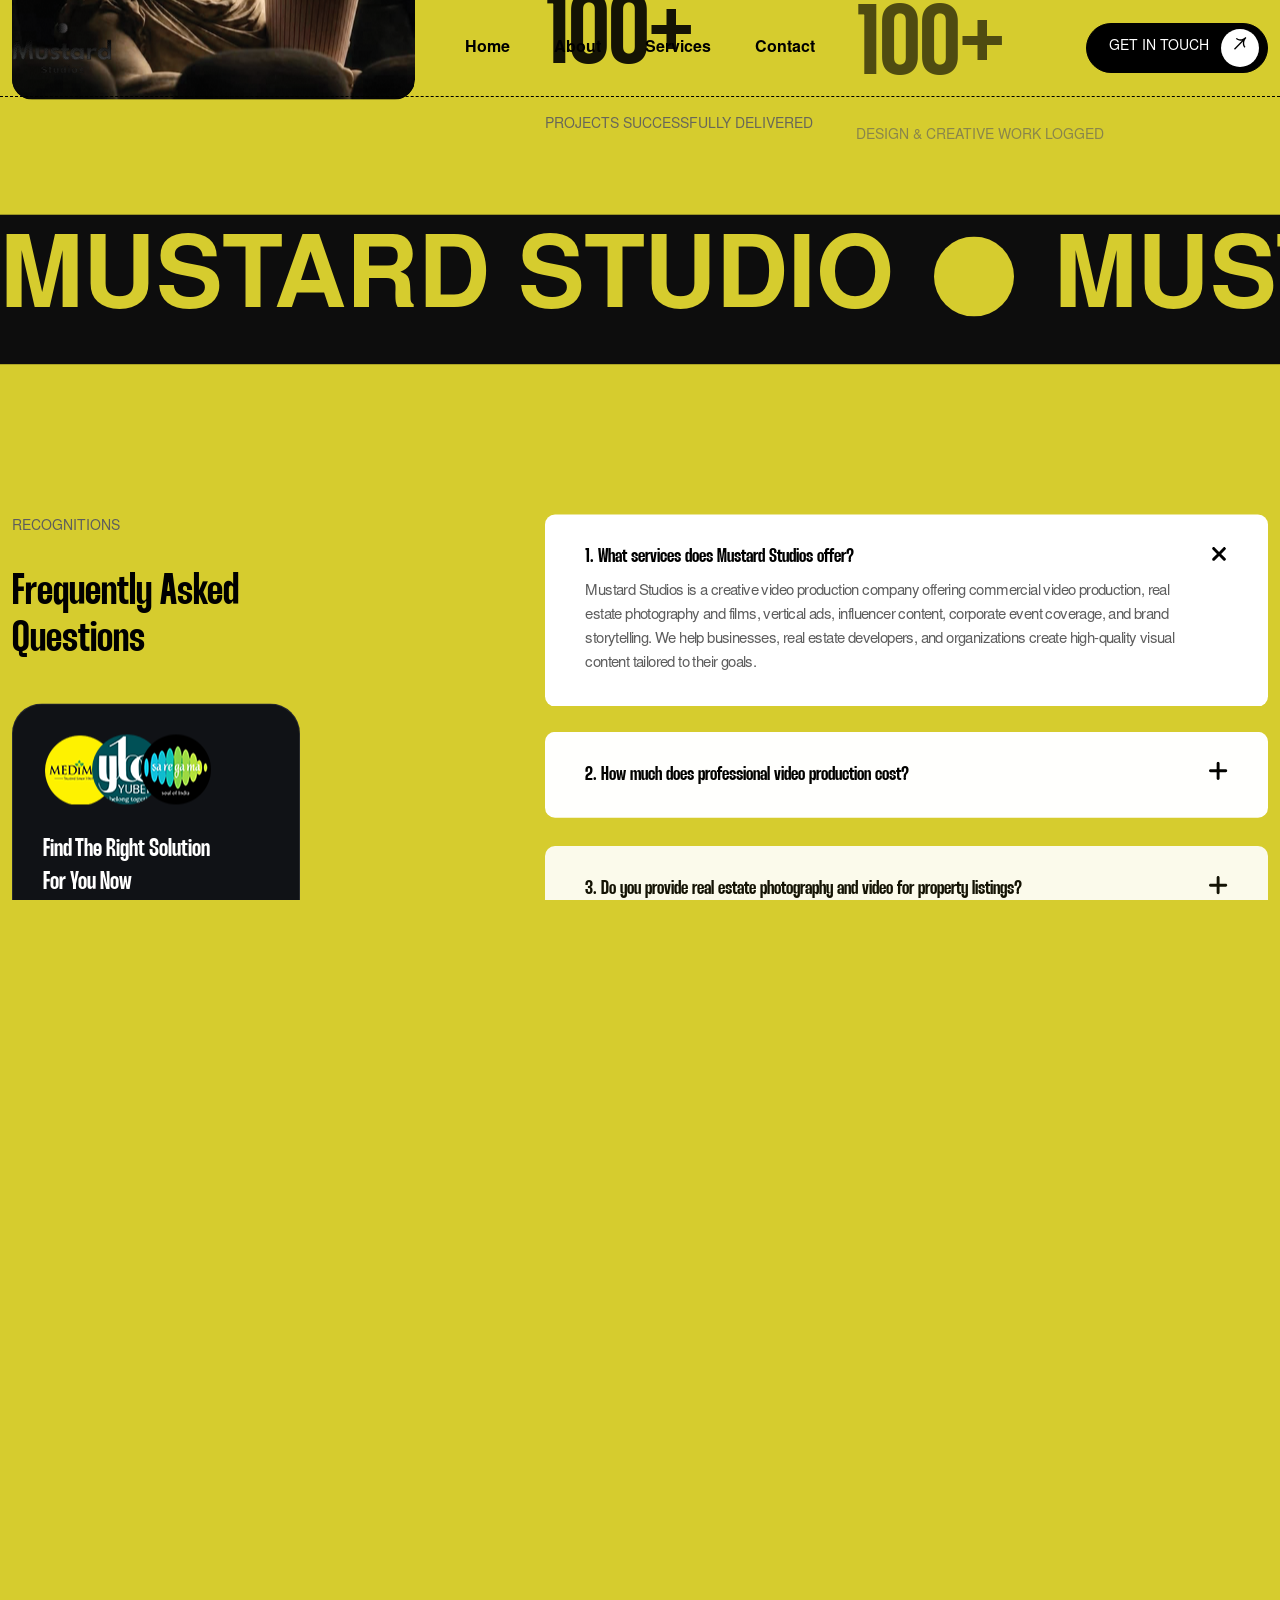
==== commit 6f326637: "update seo content" ====
--- a/about-us.html
+++ b/about-us.html
@@ -1,19 +1,19 @@
-
+﻿
 <!doctype html>
 <html class="no-js" lang="en">
 
 <head>
    <meta charset="utf-8">
    <meta http-equiv="x-ua-compatible" content="ie=edge">
-   <title>Mustard Studio — Real Estate Photography, Videography & Film Production</title>
-   <meta name="description" content="Professional photography and videography services: real estate photography and videography, vertical ads, film production, influencer content, and corporate event coverage.">
+   <title>About Mustard Studio | Chennai Creative Studio</title>
+   <meta name="description" content="Meet Mustard Studio, a Chennai creative studio for photography, videography, commercial films, and branded visual content.">
    <meta name="viewport" content="width=device-width, initial-scale=1">
 
    <!-- SEO Meta Tags -->
    <meta name="keywords" content="real estate photography, real estate videography, vertical ads, film production, influencer content, corporate event videography, corporate event photography, commercial video production">
    <meta name="author" content="Mustard Studio">
    <meta name="robots" content="index, follow">
-   <link rel="canonical" href="https://www.mustardstudios.in/">
+   <link rel="canonical" href="https://www.mustardstudios.in/about-us.html">
 
    <!-- Open Graph / Facebook / WhatsApp / LinkedIn -->
    <meta property="og:type" content="website">
@@ -39,11 +39,11 @@
 
    <!-- CSS here -->
    <link rel="stylesheet" href="assets/css/bootstrap.css">
-   <link rel="stylesheet" href="assets/css/animate.css">
-   <link rel="stylesheet" href="assets/css/nice-select.css">
-   <link rel="stylesheet" href="assets/css/swiper-bundle.css">
-   <link rel="stylesheet" href="assets/css/font-awesome-pro.css">
-   <link rel="stylesheet" href="assets/css/spacing.css">
+   <link rel="stylesheet" href="assets/css/animate.css" media="print" onload="this.media='all'">
+   <link rel="stylesheet" href="assets/css/nice-select.css" media="print" onload="this.media='all'">
+   <link rel="stylesheet" href="assets/css/swiper-bundle.css" media="print" onload="this.media='all'">
+   <link rel="stylesheet" href="assets/css/font-awesome-pro.css" media="print" onload="this.media='all'">
+   <link rel="stylesheet" href="assets/css/spacing.css" media="print" onload="this.media='all'">
    <link rel="stylesheet" href="assets/css/reak.css">
 </head>
 
@@ -106,7 +106,7 @@
          </div>
         <div class="oitoffcanvas__logo">
             <a href="index.html">
-               <img src="assets/img/logo/logo-black.png" alt="">
+               <img src="assets/img/logo/logo-black.png" alt="Mustard Studio logo black" width="123" height="65">
             </a>
          </div>
          <div class="oitoffcanvas__text">
@@ -140,7 +140,7 @@
                </div>
                <div class="oitoffcanvas__info-address">
                   <span>Location</span>
-                  <a href="htits://www.google.com/maps/@37.4801311,22.8928877,3z" target="_blank">Riverside 255,
+                  <a href="htits://www.google.com/maps/@37.4801311,22.8928877,3z" target="_blank" rel="noopener noreferrer">Riverside 255,
                      San Francisco, USA </a>
                </div>
             </div>
@@ -157,7 +157,7 @@
             <div class="row align-items-center">
                <div class="col-xl-3 col-6">
                   <div class="oit-header-logo">
-                     <a href="index.html"><img data-width="100" src="assets/img/logo/logo-black.png" alt=""></a>
+                     <a href="index.html"><img data-width="100" src="assets/img/logo/logo-black.png" alt="Mustard Studio logo black"></a>
                   </div>
                </div>
                <div class="col-xl-6 d-none d-xl-inline-block">
@@ -225,7 +225,7 @@
          <main>
             <!-- breadcrumb area start -->            
             <div class="blog-details-breadcrumb-area career-style breadcrumb-style-2 rotate-section p-relative" data-bg-color="#fff">    
-               <img class="shape rotate-on-scroll" src="assets/img/shape/mustard-reels.png" alt="">
+               <img class="shape rotate-on-scroll" src="assets/img/shape/mustard-reels.png" alt="Mustard Studio mustard reels" width="260" height="260">
                <div class="container">
                   <div class="blog-details-breadcrumb-badges badges-style-2">
                      <div>
@@ -268,7 +268,7 @@
                         <div class="col-xl-4 col-lg-5">
                            <div class="oit-about-thumb image-gsl">
                               <div class="image-gsl-canvas"></div>                              
-                              <img src="assets/img/about/2.png" alt="">
+                              <img src="assets/img/about/2.png" alt="Mustard Studio 2" width="590" height="566">
                            </div>
                         </div>
                         <div class="offset-xl-1 col-xl-7 col-lg-7">
@@ -356,7 +356,7 @@
                         </div>
                         <div class="oit-price-item mb-30">
                            <div class="oit-price-avater-box mb-30">
-                              <img src="assets/img/avater/avater-1.png" alt="">
+                              <img src="assets/img/avater/avater-1.png" alt="Mustard Studio avater 1" width="168" height="70">
                            </div>
                            <div class="oit-price-head-content">
                               <h4 class="oit-price-title mb-5">Find The Right Solution <br> For You Now</h4>
@@ -595,7 +595,7 @@
             <!-- testimonial area start -->
             <div class="dg-testimonial-area rotate-section p-relative pt-150 pb-150 z-index-1" data-bg-color="#d6cc2e">
                <div class="dg-testimonial-shape d-none d-lg-block">
-                  <img class="rotate-on-scroll" src="assets/img/shape/testimonial-2.png" alt="">
+                  <img class="rotate-on-scroll" src="assets/img/shape/testimonial-2.png" alt="Mustard Studio testimonial 2" width="338" height="338">
                </div>
                <div class="container">
                  <div class="row">
@@ -628,7 +628,7 @@
                                        <p class="text-large mb-25">Worth every minute working together.</p>
                                        <div class="dg-testimonial-authour-box d-flex align-items-center">
                                           <div class="dg-testimonial-authour-thumb mr-15">
-                                             <img class="border-radius-10" src="assets/img/avater/avater-2.png" alt="">
+                                             <img class="border-radius-10" src="assets/img/avater/avater-1.png" alt="Mustard Studio avatar 1">
                                           </div>
                                           <div class="dg-testimonial-authour-info">
                                              <h3 class="dg-testimonial-authour-title">AISHWARYA</h3>
@@ -648,7 +648,7 @@
                                        <p class="text-large mb-25">Worth every minute working together.</p>
                                        <div class="dg-testimonial-authour-box d-flex align-items-center">
                                           <div class="dg-testimonial-authour-thumb mr-15">
-                                             <img class="border-radius-10" src="assets/img/avater/avater-2.png" alt="">
+                                             <img class="border-radius-10" src="assets/img/avater/avater-1.png" alt="Mustard Studio avatar 1">
                                           </div>
                                           <div class="dg-testimonial-authour-info">
                                              <h3 class="dg-testimonial-authour-title">AISHWARYA</h3>
@@ -668,7 +668,7 @@
                                        <p class="text-large mb-25">Worth every minute working together.</p>
                                        <div class="dg-testimonial-authour-box d-flex align-items-center">
                                           <div class="dg-testimonial-authour-thumb mr-15">
-                                             <img class="border-radius-10" src="assets/img/avater/avater-2.png" alt="">
+                                             <img class="border-radius-10" src="assets/img/avater/avater-1.png" alt="Mustard Studio avatar 1">
                                           </div>
                                           <div class="dg-testimonial-authour-info">
                                              <h3 class="dg-testimonial-authour-title">AISHWARYA</h3>
@@ -712,7 +712,7 @@
                            <a href="team-details.html">
                               <div class="dg-team-thumb image-gsl border-radius-10 mb-30">
                                  <div class="image-gsl-canvas"></div>
-                                 <img class="border-radius-10 w-100" src="assets/img/team/team-5-2.jpg" alt="">
+                                 <img class="border-radius-10 w-100" src="assets/img/about/1.png" alt="Mustard Studio team">
                               </div>
                            </a>
                            <div class="dg-team-author-wrap d-flex justify-content-between align-items-center">                              
@@ -756,7 +756,7 @@
                            <a href="team-details.html">
                               <div class="dg-team-thumb image-gsl border-radius-10 mb-30">
                                  <div class="image-gsl-canvas"></div>
-                                 <img class="border-radius-10 w-100" src="assets/img/team/team-5-3.jpg" alt="">
+                                 <img class="border-radius-10 w-100" src="assets/img/about/2.png" alt="Mustard Studio creative team">
                               </div>
                            </a>
                            <div class="dg-team-author-wrap d-flex justify-content-between align-items-center">                              
@@ -885,7 +885,7 @@
             <!-- contact area start -->
             <div class="dg-contact-area faq-style fix z-index-1 p-relative pt-150 pb-150">
                <div class="dg-contact-shape-1">
-                  <img data-speed=".5" src="assets/img/shape/career-1.png" alt="">
+                  <img data-speed=".5" src="assets/img/shape/career-1.png" alt="Mustard Studio career 1" width="457" height="443">
                </div>
                <div class="container">
                   <div class="row">
@@ -895,27 +895,27 @@
                            <div class="dg-contact-info-wrap d-flex mb-60">
                               <div class="dg-contact-info mr-55">
                                  <span>Office</span>
-                                 <a href="https://maps.app.goo.gl/wMMJziYvd8xzKv546" target="_blank">
+                                 <a href="https://maps.app.goo.gl/wMMJziYvd8xzKv546" target="_blank" rel="noopener noreferrer">
                                     No.18, Apsara flats, F1, MRL colony <br>2nd street, Kodungaiyur, Chennai, India
                                  </a>
                               </div>
                            </div>
                            <div class="dg-contact-social">
-                              <a href="https://www.linkedin.com/in/mustard-studios-473257437" target="_blank">
+                              <a href="https://www.linkedin.com/in/mustard-studios-473257437" target="_blank" rel="noopener noreferrer">
                                  linkedin
                                  <svg width="10" height="10" viewBox="0 0 10 10" fill="none" xmlns="http://www.w3.org/2000/svg">
                                     <path d="M0.599609 8.59961L8.59961 0.599609" stroke="currentcolor" stroke-width="1.2" stroke-linecap="round" stroke-linejoin="round" />
                                     <path d="M0.599609 0.599609H8.59961V8.59961" stroke="currentcolor" stroke-width="1.2" stroke-linecap="round" stroke-linejoin="round" />
                                  </svg>
                               </a>
-                              <a href="https://www.instagram.com/mustard_films?stkn=dGFhMnk2bDllMzc1" target="_blank">
+                              <a href="https://www.instagram.com/mustard_films?stkn=dGFhMnk2bDllMzc1" target="_blank" rel="noopener noreferrer">
                                  Instagram
                                  <svg width="10" height="10" viewBox="0 0 10 10" fill="none" xmlns="http://www.w3.org/2000/svg">
                                     <path d="M0.599609 8.59961L8.59961 0.599609" stroke="currentcolor" stroke-width="1.2" stroke-linecap="round" stroke-linejoin="round" />
                                     <path d="M0.599609 0.599609H8.59961V8.59961" stroke="currentcolor" stroke-width="1.2" stroke-linecap="round" stroke-linejoin="round" />
                                  </svg>
                               </a>
-                              <a href="https://youtube.com/@mustardstudios1?si=5T8X9FuE9qEPFKsr" target="_blank">
+                              <a href="https://youtube.com/@mustardstudios1?si=5T8X9FuE9qEPFKsr" target="_blank" rel="noopener noreferrer">
                                  Youtube
                                  <svg width="10" height="10" viewBox="0 0 10 10" fill="none" xmlns="http://www.w3.org/2000/svg">
                                     <path d="M0.599609 8.59961L8.59961 0.599609" stroke="currentcolor" stroke-width="1.2" stroke-linecap="round" stroke-linejoin="round" />
@@ -1129,7 +1129,7 @@
                            <div class="oit-footer-widget-info d-flex flex-column justify-content-between">
                               <a href="mailto:mustardstudios1@gmail.com"><span class="border-line">mustardstudios1@gmail.com</span></a>
                               <a href="tel:+91 9360928749"><span class="border-line">+91 93609 28749</span></a>
-                              <a href="https://www.google.com/maps/@23.8223588,90.3660179,15z?entry=ttu&g_ep=EgoyMDI1MTIwOS4wIKXMDSoKLDEwMDc5MjA2OUgBUAM%3D" target="_blank">
+                              <a href="https://www.google.com/maps/@23.8223588,90.3660179,15z?entry=ttu&g_ep=EgoyMDI1MTIwOS4wIKXMDSoKLDEwMDc5MjA2OUgBUAM%3D" target="_blank" rel="noopener noreferrer">
                                  <span class="border-line">No.18, Apsara flats, F1, MRL colony 2nd street, Kodungaiyur, Chennai 118.</span>
                               </a>
                            </div>
@@ -1199,4 +1199,4 @@
 
 </body>
 
-</html>+</html>
--- a/assets/css/nice-select.css
+++ b/assets/css/nice-select.css
@@ -0,0 +1,201 @@
+
+
+
+.nice-select {
+	-webkit-tap-highlight-color: transparent;
+	background-color: #fff;
+	border-radius: 5px;
+	box-sizing: border-box;
+	clear: both;
+	cursor: pointer;
+	display: block;
+	float: left;
+	font-family: inherit;
+	font-size: 15px;
+	font-weight: 500;
+	text-transform: capitalize;
+	height: 42px;
+	line-height: 40px;
+	outline: none;
+	padding-left: 18px;
+	padding-right: 30px;
+	position: relative;
+	text-align: left !important;
+	-webkit-transition: all 0.2s ease-in-out;
+	transition: all 0.2s ease-in-out;
+	-webkit-user-select: none;
+	-moz-user-select: none;
+	-ms-user-select: none;
+	user-select: none;
+	white-space: nowrap;
+	width: auto;
+}
+
+.nice-select span{
+	font-weight: 400;
+	font-size: 14px;
+	letter-spacing: -0.01em;
+	color: #686868;
+}
+
+
+.nice-select:active,
+.nice-select.open,
+.nice-select:focus {
+	border-color: var(--it-theme-1);
+}
+
+.nice-select:after {
+	border-bottom: 2px solid #fff;
+	border-right: 2px solid #fff;
+	content: '';
+	display: block;
+	height: 7px;
+	margin-top: -4px;
+	pointer-events: none;
+	position: absolute;
+	right: 10px;
+	top: 55%;
+	-webkit-transform-origin: 66% 66%;
+	-ms-transform-origin: 66% 66%;
+	transform-origin: 66% 66%;
+	-webkit-transform: rotate(45deg);
+	-ms-transform: rotate(45deg);
+	transform: rotate(45deg);
+	-webkit-transition: all 0.15s ease-in-out;
+	transition: all 0.15s ease-in-out;
+	width: 7px;
+}
+
+.nice-select.open:after {
+	-webkit-transform: rotate(-135deg);
+	-ms-transform: rotate(-135deg);
+	transform: rotate(-135deg);
+}
+
+.nice-select.open .list {
+	padding: 20px 0;
+	opacity: 1;
+	border-radius: 5px;
+	pointer-events: auto;
+	-webkit-transform: scale(1) translateY(0);
+	-ms-transform: scale(1) translateY(0);
+	transform: scale(1) translateY(0);
+}
+
+.nice-select.disabled {
+	border-color: #ededed;
+	color: #999;
+	pointer-events: none;
+}
+
+.nice-select.disabled:after {
+	border-color: #cccccc;
+}
+
+.nice-select.wide {
+	width: 100%;
+}
+
+.nice-select.wide .list {
+	left: 0 !important;
+	right: 0 !important;
+}
+
+.nice-select.right {
+	float: right;
+}
+
+.nice-select.right .list {
+	left: auto;
+	right: 0;
+}
+
+.nice-select.small {
+	font-size: 12px;
+	height: 36px;
+	line-height: 34px;
+}
+
+.nice-select.small:after {
+	height: 4px;
+	width: 4px;
+}
+
+.nice-select.small .option {
+	line-height: 34px;
+	min-height: 34px;
+}
+
+.nice-select .list {
+	box-sizing: border-box;
+	margin-top: 4px;
+	opacity: 0;
+	overflow: hidden;
+	padding: 0;
+	pointer-events: none;
+	position: absolute;
+	top: 108%;
+	left: 0;
+	-webkit-transform-origin: 50% 0;
+	-ms-transform-origin: 50% 0;
+	transform-origin: 50% 0;
+	-webkit-transform: scale(0.75) translateY(-21px);
+	-ms-transform: scale(0.75) translateY(-21px);
+	transform: scale(0.75) translateY(-21px);
+	-webkit-transition: all 0.2s cubic-bezier(0.5, 0, 0, 1.25), opacity 0.15s ease-out;
+	transition: all 0.2s cubic-bezier(0.5, 0, 0, 1.25), opacity 0.15s ease-out;
+	z-index: 9;
+	width: 100%;
+	right: 0;
+	text-align: center;
+	margin: 0 auto;
+	background-color: #fff;
+	border-radius: 0;
+	box-shadow: 0px 1px 1px rgba(12, 40, 133, 0.2);
+}
+
+
+.nice-select .option {
+	cursor: pointer;
+	line-height: 27px;
+	list-style: none;
+	min-height: 27px;
+	outline: none;
+	padding-left: 18px;
+	padding-right: 29px;
+	text-align: left;
+	font-weight: 400;
+	-webkit-transition: all 0.2s;
+	transition: all 0.2s;
+	color: #222;
+}
+
+
+
+.nice-select .option.selected {
+	font-weight: bold;
+}
+
+.nice-select .option.disabled {
+	background-color: transparent;
+	color: #999;
+	cursor: default;
+}
+
+.no-csspointerevents .nice-select .list {
+	display: none;
+}
+
+.no-csspointerevents .nice-select.open .list {
+	display: block;
+}
+
+select {
+	width: 100%;
+	height: 60px;
+	padding: 0 25px;
+}
+
+
+
--- a/assets/css/spacing.css
+++ b/assets/css/spacing.css
@@ -0,0 +1 @@
+.mt-5{margin-top:5px !important}.mt-10{margin-top:10px}.mt-15{margin-top:15px}.mt-20{margin-top:20px}.mt-25{margin-top:25px}.mt-30{margin-top:30px}.mt-35{margin-top:35px}.mt-40{margin-top:40px}.mt-45{margin-top:45px}.mt-50{margin-top:50px}.mt-55{margin-top:55px}.mt-60{margin-top:60px}.mt-65{margin-top:65px}.mt-70{margin-top:70px}.mt-75{margin-top:75px}.mt-80{margin-top:80px}.mt-85{margin-top:85px}.mt-90{margin-top:90px}.mt-95{margin-top:95px}.mt-100{margin-top:100px}.mt-105{margin-top:105px}.mt-110{margin-top:110px}.mt-115{margin-top:115px}.mt-120{margin-top:120px}.mt-125{margin-top:125px}.mt-130{margin-top:130px}.mt-135{margin-top:135px}.mt-140{margin-top:140px}.mt-145{margin-top:145px}.mt-150{margin-top:150px}.mt-155{margin-top:155px}.mt-160{margin-top:160px}.mt-165{margin-top:165px}.mt-170{margin-top:170px}.mt-175{margin-top:175px}.mt-180{margin-top:180px}.mt-185{margin-top:185px}.mt-190{margin-top:190px}.mt-195{margin-top:195px}.mt-200{margin-top:200px}.mb-5{margin-bottom:5px !important}.mb-10{margin-bottom:10px}.mb-15{margin-bottom:15px}.mb-20{margin-bottom:20px}.mb-25{margin-bottom:25px}.mb-30{margin-bottom:30px}.mb-35{margin-bottom:35px}.mb-40{margin-bottom:40px}.mb-45{margin-bottom:45px}.mb-50{margin-bottom:50px}.mb-55{margin-bottom:55px}.mb-60{margin-bottom:60px}.mb-65{margin-bottom:65px}.mb-70{margin-bottom:70px}.mb-75{margin-bottom:75px}.mb-80{margin-bottom:80px}.mb-85{margin-bottom:85px}.mb-90{margin-bottom:90px}.mb-95{margin-bottom:95px}.mb-100{margin-bottom:100px}.mb-105{margin-bottom:105px}.mb-110{margin-bottom:110px}.mb-115{margin-bottom:115px}.mb-120{margin-bottom:120px}.mb-125{margin-bottom:125px}.mb-130{margin-bottom:130px}.mb-135{margin-bottom:135px}.mb-140{margin-bottom:140px}.mb-145{margin-bottom:145px}.mb-150{margin-bottom:150px}.mb-155{margin-bottom:155px}.mb-160{margin-bottom:160px}.mb-165{margin-bottom:165px}.mb-170{margin-bottom:170px}.mb-175{margin-bottom:175px}.mb-180{margin-bottom:180px}.mb-185{margin-bottom:185px}.mb-190{margin-bottom:190px}.mb-195{margin-bottom:195px}.mb-200{margin-bottom:200px}.ml-5{margin-left:5px}.ml-10{margin-left:10px}.ml-15{margin-left:15px}.ml-20{margin-left:20px}.ml-25{margin-left:25px}.ml-30{margin-left:30px}.ml-35{margin-left:35px}.ml-40{margin-left:40px}.ml-45{margin-left:45px}.ml-50{margin-left:50px}.ml-55{margin-left:55px}.ml-60{margin-left:60px}.ml-65{margin-left:65px}.ml-70{margin-left:70px}.ml-75{margin-left:75px}.ml-80{margin-left:80px}.ml-85{margin-left:85px}.ml-90{margin-left:90px}.ml-95{margin-left:95px}.ml-100{margin-left:100px}.ml-105{margin-left:105px}.ml-110{margin-left:110px}.ml-115{margin-left:115px}.ml-120{margin-left:120px}.ml-125{margin-left:125px}.ml-130{margin-left:130px}.ml-135{margin-left:135px}.ml-140{margin-left:140px}.ml-145{margin-left:145px}.ml-150{margin-left:150px}.ml-155{margin-left:155px}.ml-160{margin-left:160px}.ml-165{margin-left:165px}.ml-170{margin-left:170px}.ml-175{margin-left:175px}.ml-180{margin-left:180px}.ml-185{margin-left:185px}.ml-190{margin-left:190px}.ml-195{margin-left:195px}.ml-200{margin-left:200px}.mr-5{margin-right:5px}.mr-10{margin-right:10px}.mr-15{margin-right:15px}.mr-20{margin-right:20px}.mr-25{margin-right:25px}.mr-30{margin-right:30px}.mr-35{margin-right:35px}.mr-40{margin-right:40px}.mr-45{margin-right:45px}.mr-50{margin-right:50px}.mr-55{margin-right:55px}.mr-60{margin-right:60px}.mr-65{margin-right:65px}.mr-70{margin-right:70px}.mr-75{margin-right:75px}.mr-80{margin-right:80px}.mr-85{margin-right:85px}.mr-90{margin-right:90px}.mr-95{margin-right:95px}.mr-100{margin-right:100px}.mr-105{margin-right:105px}.mr-110{margin-right:110px}.mr-115{margin-right:115px}.mr-120{margin-right:120px}.mr-125{margin-right:125px}.mr-130{margin-right:130px}.mr-135{margin-right:135px}.mr-140{margin-right:140px}.mr-145{margin-right:145px}.mr-150{margin-right:150px}.mr-155{margin-right:155px}.mr-160{margin-right:160px}.mr-165{margin-right:165px}.mr-170{margin-right:170px}.mr-175{margin-right:175px}.mr-180{margin-right:180px}.mr-185{margin-right:185px}.mr-190{margin-right:190px}.mr-195{margin-right:195px}.mr-200{margin-right:200px}.pt-5{padding-top:5px !important}.pt-10{padding-top:10px}.pt-15{padding-top:15px}.pt-20{padding-top:20px}.pt-25{padding-top:25px}.pt-30{padding-top:30px}.pt-35{padding-top:35px}.pt-40{padding-top:40px}.pt-45{padding-top:45px}.pt-50{padding-top:50px}.pt-55{padding-top:55px}.pt-60{padding-top:60px}.pt-65{padding-top:65px}.pt-70{padding-top:70px}.pt-75{padding-top:75px}.pt-80{padding-top:80px}.pt-85{padding-top:85px}.pt-90{padding-top:90px}.pt-95{padding-top:95px}.pt-100{padding-top:100px}.pt-105{padding-top:105px}.pt-110{padding-top:110px}.pt-115{padding-top:115px}.pt-120{padding-top:120px}.pt-125{padding-top:125px}.pt-130{padding-top:130px}.pt-135{padding-top:135px}.pt-140{padding-top:140px}.pt-145{padding-top:145px}.pt-150{padding-top:150px}.pt-155{padding-top:155px}.pt-160{padding-top:160px}.pt-165{padding-top:165px}.pt-170{padding-top:170px}.pt-175{padding-top:175px}.pt-180{padding-top:180px}.pt-185{padding-top:185px}.pt-190{padding-top:190px}.pt-195{padding-top:195px}.pt-200{padding-top:200px}.pb-5{padding-bottom:5px !important}.pb-10{padding-bottom:10px}.pb-15{padding-bottom:15px}.pb-20{padding-bottom:20px}.pb-25{padding-bottom:25px}.pb-30{padding-bottom:30px}.pb-35{padding-bottom:35px}.pb-40{padding-bottom:40px}.pb-45{padding-bottom:45px}.pb-50{padding-bottom:50px}.pb-55{padding-bottom:55px}.pb-60{padding-bottom:60px}.pb-65{padding-bottom:65px}.pb-70{padding-bottom:70px}.pb-75{padding-bottom:75px}.pb-80{padding-bottom:80px}.pb-85{padding-bottom:85px}.pb-90{padding-bottom:90px}.pb-95{padding-bottom:95px}.pb-100{padding-bottom:100px}.pb-105{padding-bottom:105px}.pb-110{padding-bottom:110px}.pb-115{padding-bottom:115px}.pb-120{padding-bottom:120px}.pb-125{padding-bottom:125px}.pb-130{padding-bottom:130px}.pb-135{padding-bottom:135px}.pb-140{padding-bottom:140px}.pb-145{padding-bottom:145px}.pb-150{padding-bottom:150px}.pb-155{padding-bottom:155px}.pb-160{padding-bottom:160px}.pb-165{padding-bottom:165px}.pb-170{padding-bottom:170px}.pb-175{padding-bottom:175px}.pb-180{padding-bottom:180px}.pb-185{padding-bottom:185px}.pb-190{padding-bottom:190px}.pb-195{padding-bottom:195px}.pb-200{padding-bottom:200px}.pl-5{padding-left:5px}.pl-10{padding-left:10px}.pl-15{padding-left:15px}.pl-20{padding-left:20px}.pl-25{padding-left:25px}.pl-30{padding-left:30px}.pl-35{padding-left:35px}.pl-40{padding-left:40px}.pl-45{padding-left:45px}.pl-50{padding-left:50px}.pl-55{padding-left:55px}.pl-60{padding-left:60px}.pl-65{padding-left:65px}.pl-70{padding-left:70px}.pl-75{padding-left:75px}.pl-80{padding-left:80px}.pl-85{padding-left:85px}.pl-90{padding-left:90px}.pl-95{padding-left:95px}.pl-100{padding-left:100px}.pl-105{padding-left:105px}.pl-110{padding-left:110px}.pl-115{padding-left:115px}.pl-120{padding-left:120px}.pl-125{padding-left:125px}.pl-130{padding-left:130px}.pl-135{padding-left:135px}.pl-140{padding-left:140px}.pl-145{padding-left:145px}.pl-150{padding-left:150px}.pl-155{padding-left:155px}.pl-160{padding-left:160px}.pl-165{padding-left:165px}.pl-170{padding-left:170px}.pl-175{padding-left:175px}.pl-180{padding-left:180px}.pl-185{padding-left:185px}.pl-190{padding-left:190px}.pl-195{padding-left:195px}.pl-200{padding-left:200px}.pr-5{padding-right:5px}.pr-10{padding-right:10px}.pr-15{padding-right:15px}.pr-20{padding-right:20px}.pr-25{padding-right:25px}.pr-30{padding-right:30px}.pr-35{padding-right:35px}.pr-40{padding-right:40px}.pr-45{padding-right:45px}.pr-50{padding-right:50px}.pr-55{padding-right:55px}.pr-60{padding-right:60px}.pr-65{padding-right:65px}.pr-70{padding-right:70px}.pr-75{padding-right:75px}.pr-80{padding-right:80px}.pr-85{padding-right:85px}.pr-90{padding-right:90px}.pr-95{padding-right:95px}.pr-100{padding-right:100px}.pr-105{padding-right:105px}.pr-110{padding-right:110px}.pr-115{padding-right:115px}.pr-120{padding-right:120px}.pr-125{padding-right:125px}.pr-130{padding-right:130px}.pr-135{padding-right:135px}.pr-140{padding-right:140px}.pr-145{padding-right:145px}.pr-150{padding-right:150px}.pr-155{padding-right:155px}.pr-160{padding-right:160px}.pr-165{padding-right:165px}.pr-170{padding-right:170px}.pr-175{padding-right:175px}.pr-180{padding-right:180px}.pr-185{padding-right:185px}.pr-190{padding-right:190px}.pr-195{padding-right:195px}.pr-200{padding-right:200px}.pl-265{padding-left: 265px;}
--- a/assets/css/reak.css
+++ b/assets/css/reak.css
@@ -0,0 +1,7892 @@
+/*-----------------------------------------------------------------------------------
+
+    Theme Name: Reak - Creative Agency & Portfolio HTML Template
+    Author: Ordianit
+    Support:ordianit@gmail.com
+    Description: Reak - Creative Agency & Portfolio HTML Template
+    Version: 1.0.1
+
+-----------------------------------------------------------------------------------
+
+/************ ================= ***************
+
+	-----------------
+    INDEXING START HERE
+	-----------------
+	1.1 Theme Css
+	1.2 Common Classes
+	1.4 BRAND AGENCY CSS START HERE 
+	1.5 DESIGN AGENCY CSS START HERE
+	1.6 DESIGN STUDIO CSS START HERE
+	1.7 DIGITAL AGENCY CSS HERE 
+	1.8 SOLO DESIGN AGENCY CSS START HERE
+
+
+
+**********************************************/
+/*----------------------------------------*/
+/*  1.1 Theme Css
+/*----------------------------------------*/
+/* Local brand fonts: Thunder for display type and Helvetica Neue Similar for UI/body copy. */
+@font-face {
+  font-family: "Thunder";
+  src: url("../fonts/thunder/Web-TT/Thunder-SemiBoldLC.woff2") format("woff2");
+  font-weight: 400 900;
+  font-style: normal;
+  font-display: swap;
+}
+@font-face {
+  font-family: "Helvetica Neue Similar";
+  src: url("../fonts/helvetica-neue-similar-fonts/nimbus-sans/NimbusSanL-Reg.otf") format("opentype");
+  font-weight: 400;
+  font-style: normal;
+  font-display: swap;
+}
+@font-face {
+  font-family: "Helvetica Neue Similar";
+  src: url("../fonts/helvetica-neue-similar-fonts/nimbus-sans/NimbusSanL-Bol.otf") format("opentype");
+  font-weight: 700;
+  font-style: normal;
+  font-display: swap;
+}
+:root {
+  /**=========== color ===========*/
+  --oit-clr-white: #fff;
+  --oit-clr-black: #000;
+  --oit-grey-1: #d6cc2e;
+  --oit-grey-2: #494949;
+  --oit-text-body: #5d5d5d;
+  --oit-theme-1: #000;
+  --oit-border-1: #EAEBED;
+}
+
+:root {
+  /**========== font family ==============*/
+  --oit-ff-body: "Helvetica Neue Similar", "Helvetica Neue", Helvetica, Arial, sans-serif;
+  --oit-ff-heading: "Thunder", Impact, sans-serif;
+  --oit-ff-funnel: "Thunder", Impact, sans-serif;
+  --oit-ff-p: "Helvetica Neue Similar", "Helvetica Neue", Helvetica, Arial, sans-serif;
+  --oit-ff-fontawesome: "Font Awesome 6 Pro";
+}
+
+.container, .container-lg, .container-md, .container-sm, .container-xl, .container-xxl {
+  max-width: 1750px;
+}
+
+* {
+  margin: 0;
+  padding: 0;
+  box-sizing: border-box;
+}
+
+html {
+  scroll-behavior: smooth;
+}
+
+/*---------------------------------
+	typography css start 
+---------------------------------*/
+body {
+  font-size: 14px;
+  line-height: 26px;
+  font-weight: normal;
+  color: var(--oit-text-body);
+  font-family: var(--oit-ff-body);
+}
+
+img {
+  max-width: 100%;
+}
+
+a {
+  text-decoration: none;
+}
+
+h1,
+h2,
+h3,
+h4,
+h5,
+h6 {
+  margin-top: 0px;
+  font-weight: 500;
+  line-height: 1.2;
+  -webkit-transition: color 0.3s ease-out;
+  -moz-transition: color 0.3s ease-out;
+  -ms-transition: color 0.3s ease-out;
+  -o-transition: color 0.3s ease-out;
+  transition: color 0.3s ease-out;
+  color: var(--oit-clr-black);
+  font-family: var(--oit-ff-heading);
+}
+
+h1 {
+  font-size: 40px;
+}
+
+h2 {
+  font-size: 36px;
+}
+
+h3 {
+  font-size: 28px;
+}
+
+h4 {
+  font-size: 24px;
+}
+
+h5 {
+  font-size: 20px;
+}
+
+h6 {
+  font-size: 16px;
+}
+
+ul {
+  margin: 0px;
+  padding: 0px;
+}
+
+p {
+  font-size: 14px;
+  font-weight: 400;
+  margin-bottom: 15px;
+  line-height: 26px;
+  font-family: var(--oit-ff-p);
+  color: var(--oit-text-body);
+}
+
+a,
+button,
+p,
+input,
+select,
+textarea,
+li,
+.transition-3 {
+  transition: 0.3s;
+}
+
+a:not([href]):not([class]),
+a:not([href]):not([class]):hover {
+  color: inherit;
+  text-decoration: none;
+}
+
+a:focus,
+.button:focus {
+  text-decoration: none;
+  outline: none;
+}
+
+a:focus,
+a:hover {
+  color: inherit;
+  text-decoration: none;
+}
+
+a,
+button {
+  color: inherit;
+  outline: none;
+  border: none;
+  background: transparent;
+}
+
+button:hover {
+  cursor: pointer;
+}
+
+button:focus {
+  outline: 0;
+}
+
+input[type=text],
+input[type=email],
+input[type=tel],
+input[type=number],
+input[type=password],
+input[type=url],
+textarea {
+  outline: none;
+  height: 56px;
+  width: 100%;
+  line-height: 56px;
+  font-size: 14px;
+  padding-left: 26px;
+  padding-right: 26px;
+  color: var(--oit-clr-white);
+  border: 1px solid var(--oit-clr-white);
+  background-color: var(--oit-clr-white);
+}
+input[type=text]::-webkit-input-placeholder,
+input[type=email]::-webkit-input-placeholder,
+input[type=tel]::-webkit-input-placeholder,
+input[type=number]::-webkit-input-placeholder,
+input[type=password]::-webkit-input-placeholder,
+input[type=url]::-webkit-input-placeholder,
+textarea::-webkit-input-placeholder { /* Chrome/Opera/Safari */
+  color: var(--oit-clr-white);
+}
+input[type=text]::-moz-placeholder,
+input[type=email]::-moz-placeholder,
+input[type=tel]::-moz-placeholder,
+input[type=number]::-moz-placeholder,
+input[type=password]::-moz-placeholder,
+input[type=url]::-moz-placeholder,
+textarea::-moz-placeholder { /* Firefox 19+ */
+  color: var(--oit-clr-white);
+}
+input[type=text]:-moz-placeholder,
+input[type=email]:-moz-placeholder,
+input[type=tel]:-moz-placeholder,
+input[type=number]:-moz-placeholder,
+input[type=password]:-moz-placeholder,
+input[type=url]:-moz-placeholder,
+textarea:-moz-placeholder { /* Firefox 4-18 */
+  color: var(--oit-clr-white);
+}
+input[type=text]:-ms-input-placeholder,
+input[type=email]:-ms-input-placeholder,
+input[type=tel]:-ms-input-placeholder,
+input[type=number]:-ms-input-placeholder,
+input[type=password]:-ms-input-placeholder,
+input[type=url]:-ms-input-placeholder,
+textarea:-ms-input-placeholder { /* IE 10+  Edge*/
+  color: var(--oit-clr-white);
+}
+input[type=text]::placeholder,
+input[type=email]::placeholder,
+input[type=tel]::placeholder,
+input[type=number]::placeholder,
+input[type=password]::placeholder,
+input[type=url]::placeholder,
+textarea::placeholder { /* MODERN BROWSER */
+  color: var(--oit-clr-white);
+}
+input[type=text]:focus,
+input[type=email]:focus,
+input[type=tel]:focus,
+input[type=number]:focus,
+input[type=password]:focus,
+input[type=url]:focus,
+textarea:focus {
+  border-color: var(--oit-clr-white);
+}
+input[type=text]:focus::placeholder,
+input[type=email]:focus::placeholder,
+input[type=tel]:focus::placeholder,
+input[type=number]:focus::placeholder,
+input[type=password]:focus::placeholder,
+input[type=url]:focus::placeholder,
+textarea:focus::placeholder {
+  opacity: 0;
+}
+
+textarea {
+  line-height: 1.4;
+  padding-top: 17px;
+  padding-bottom: 17px;
+}
+
+input[type=color] {
+  appearance: none;
+  -moz-appearance: none;
+  -webkit-appearance: none;
+  background: none;
+  border: 0;
+  cursor: pointer;
+  height: 100%;
+  width: 100%;
+  padding: 0;
+  border-radius: 50%;
+}
+
+*::-moz-selection {
+  background: var(--oit-clr-black);
+  color: var(--oit-clr-white);
+  text-shadow: none;
+}
+
+::-moz-selection {
+  background: var(--oit-clr-black);
+  color: var(--oit-clr-white);
+  text-shadow: none;
+}
+
+::selection {
+  background: var(--oit-clr-black);
+  color: var(--oit-clr-white);
+  text-shadow: none;
+}
+
+*::-moz-placeholder {
+  color: var(--oit-clr-black);
+  font-size: 14px;
+  opacity: 1;
+}
+
+*::placeholder {
+  color: var(--oit-clr-black);
+  font-size: 14px;
+  opacity: 1;
+}
+
+/*---------------------------------
+    1.2 Common Classes
+---------------------------------*/
+.w-img img {
+  width: 100%;
+}
+
+.m-img img {
+  max-width: 100%;
+}
+
+.fix {
+  overflow: hidden;
+}
+
+.clear {
+  clear: both;
+}
+
+.z-index-1 {
+  position: relative;
+  z-index: 1;
+}
+
+.z-index-2 {
+  position: relative;
+  z-index: 2;
+}
+
+.z-index-3 {
+  position: relative;
+  z-index: 3;
+}
+
+.z-index-4 {
+  position: relative;
+  z-index: 4;
+}
+
+.z-index-5 {
+  position: relative;
+  z-index: 5;
+}
+
+.z-index-6 {
+  position: relative;
+  z-index: 6;
+}
+
+.z-index-7 {
+  position: relative;
+  z-index: 7;
+}
+
+.z-index-8 {
+  position: relative;
+  z-index: 8;
+}
+
+.z-index-9 {
+  position: relative;
+  z-index: 9;
+}
+
+.z-index-10 {
+  position: relative;
+  z-index: 10;
+}
+
+.gx-2 {
+  --bs-gutter-x: 2px;
+}
+
+.gx-10 {
+  --bs-gutter-x: 10px;
+}
+
+.gx-20 {
+  --bs-gutter-x: 20px;
+}
+
+.gx-30 {
+  --bs-gutter-x: 30px;
+}
+
+.gx-40 {
+  --bs-gutter-x: 40px;
+}
+
+.gx-45 {
+  --bs-gutter-x: 45px;
+}
+
+.gx-50 {
+  --bs-gutter-x: 50px;
+}
+
+.gx-60 {
+  --bs-gutter-x: 60px;
+}
+
+.gx-70 {
+  --bs-gutter-x: 70px;
+}
+
+.gx-80 {
+  --bs-gutter-x: 80px;
+}
+
+.gx-90 {
+  --bs-gutter-x: 90px;
+}
+
+.gx-100 {
+  --bs-gutter-x: 100px;
+}
+
+.overflow-y-visible {
+  overflow-x: hidden;
+  overflow-y: visible;
+}
+
+.p-relative {
+  position: relative;
+}
+
+.p-absolute {
+  position: absolute;
+}
+
+.include-bg {
+  background-position: center;
+  background-size: cover;
+  background-repeat: no-repeat;
+}
+
+.oit-text-white {
+  color: var(--oit-clr-white);
+}
+
+.oit-text-black {
+  color: var(--oit-clr-black);
+}
+
+/* dropcap */
+.oit-dropcap::first-letter {
+  margin-left: 280px;
+}
+@media only screen and (min-width: 768px) and (max-width: 991px), (max-width: 767px) {
+  .oit-dropcap::first-letter {
+    margin-left: 0;
+  }
+}
+
+.border-radius-10 {
+  border-radius: 10px;
+}
+
+.oit-img-wrap {
+  position: absolute;
+  top: 0;
+  left: 0;
+  opacity: 0;
+  z-index: 3;
+  width: 300px;
+  height: 400px;
+  overflow: hidden;
+  border-radius: 10px;
+  pointer-events: none;
+  transform: translate(-50%, -50%);
+}
+@media only screen and (min-width: 992px) and (max-width: 1199px), only screen and (min-width: 768px) and (max-width: 991px), (max-width: 767px) {
+  .oit-img-wrap {
+    width: 200px;
+    height: 250px;
+  }
+}
+.oit-img-wrap .oit-img-inner-wrap {
+  display: flex;
+  flex-direction: column;
+}
+.oit-img-wrap img {
+  width: 300px;
+  height: 400px;
+  object-fit: cover;
+  object-position: center;
+}
+@media only screen and (min-width: 992px) and (max-width: 1199px), only screen and (min-width: 768px) and (max-width: 991px), (max-width: 767px) {
+  .oit-img-wrap img {
+    width: 200px;
+    height: 250px;
+  }
+}
+
+.image-gsl {
+  position: relative;
+  display: inline-block;
+}
+.image-gsl img {
+  width: 100%;
+  height: 100%;
+  object-fit: cover;
+  display: inline-block;
+}
+.image-gsl-canvas {
+  position: absolute;
+  inset: 0;
+  display: inline-block;
+  pointer-events: none;
+  object-fit: cover;
+}
+
+.border-line {
+  display: inline;
+  background-repeat: no-repeat;
+  background-size: 0% 2px, 0 2px;
+  background-position: 100% 100%, 0 100%;
+  transition: background-size 0.3s linear;
+  background-image: linear-gradient(currentcolor, currentcolor), linear-gradient(currentcolor, currentcolor);
+}
+.border-line:hover {
+  background-size: 0% 2px, 100% 2px;
+}
+
+.grey-bg {
+  background-color: var(--oit-grey-1);
+}
+
+.white-bg {
+  background-color: var(--oit-clr-white);
+}
+
+.black-bg {
+  background-color: var(--oit-clr-black);
+}
+
+/*----------------------------------------*/
+/*  2.3 Buttons
+/*----------------------------------------*/
+.oit-btn-border {
+  font-size: 16px;
+  font-weight: 500;
+  padding: 8px 22px;
+  padding-right: 8px;
+  border-radius: 30px;
+  display: inline-block;
+  text-transform: uppercase;
+  color: var(--oit-clr-white);
+  border: 1px solid var(--oit-clr-white);
+  gap: 10px;
+}
+@media only screen and (min-width: 1200px) and (max-width: 1399px), only screen and (min-width: 992px) and (max-width: 1199px), only screen and (min-width: 768px) and (max-width: 991px), (max-width: 767px) {
+  .oit-btn-border {
+    font-size: 14px;
+    padding: 5px 22px;
+    padding-right: 8px;
+  }
+}
+.oit-btn-border.btn-blur-bg {
+  backdrop-filter: blur(40px);
+  background-color: rgba(255, 255, 255, 0.1);
+  border-color: rgba(255, 255, 255, 0.2);
+}
+.oit-btn-border.btn-black-bg {
+  color: var(--oit-clr-white);
+  border-color: var(--oit-clr-black);
+  background-color: var(--oit-clr-black);
+}
+.oit-btn-border.btn-black-bg i {
+  color: var(--oit-clr-black);
+  background-color: var(--oit-clr-white);
+}
+.oit-btn-border.btn-white-bg {
+  padding: 10px 26px;
+  padding-right: 8px;
+  color: var(--oit-clr-black);
+  border-color: var(--oit-clr-white);
+  background-color: var(--oit-clr-white);
+}
+@media only screen and (min-width: 1200px) and (max-width: 1399px), only screen and (min-width: 992px) and (max-width: 1199px), only screen and (min-width: 768px) and (max-width: 991px), (max-width: 767px) {
+  .oit-btn-border.btn-white-bg {
+    padding: 5px 26px;
+    padding-right: 8px;
+  }
+}
+.oit-btn-border.btn-white-bg i {
+  color: var(--oit-clr-white);
+  background-color: var(--oit-clr-black);
+}
+.oit-btn-border.btn-white-bg:hover {
+  color: var(--oit-clr-black);
+}
+.oit-btn-border.btn-large {
+  padding: 17px 26px;
+}
+@media only screen and (min-width: 1200px) and (max-width: 1399px), only screen and (min-width: 992px) and (max-width: 1199px), only screen and (min-width: 768px) and (max-width: 991px), (max-width: 767px) {
+  .oit-btn-border.btn-large {
+    padding: 12px 26px;
+  }
+}
+.oit-btn-border.btn-small {
+  padding-top: 4px;
+  padding-bottom: 4px;
+  border: none;
+  color: var(--oit-grey-2);
+  background-color: var(--oit-grey-1);
+}
+.oit-btn-border.btn-small:hover {
+  background-color: var(--oit-clr-black);
+}
+.oit-btn-border span {
+  position: relative;
+  z-index: 1;
+  overflow: hidden;
+  display: inline-block;
+}
+.oit-btn-border span span.text-1 {
+  position: relative;
+  display: block;
+  transition: 0.3s;
+  transform: translateY(-1px);
+}
+.oit-btn-border span span.text-2 {
+  position: absolute;
+  top: 100%;
+  display: block;
+  transition: 0.3s;
+  transform: translateY(-1px);
+}
+.oit-btn-border i {
+  height: 38px;
+  width: 38px;
+  line-height: 38px;
+  border-radius: 50%;
+  margin-left: 2px;
+  text-align: center;
+  display: inline-block;
+  color: var(--oit-clr-black);
+  background-color: var(--oit-clr-white);
+}
+.oit-btn-border i span {
+  position: relative;
+  overflow: hidden;
+  width: 14px;
+  height: 14px;
+  display: inline-flex;
+}
+.oit-btn-border i svg {
+  transform: translateY(-2px);
+  position: absolute;
+  bottom: -1px;
+  left: 1px;
+  transition: all 0.2s ease-out;
+}
+.oit-btn-border i svg:last-child {
+  left: -12px;
+  bottom: -12px;
+  transform: translate(0, 0);
+  opacity: 0;
+}
+.oit-btn-border:hover {
+  color: var(--oit-clr-white);
+}
+.oit-btn-border:hover span span.text-1 {
+  -webkit-transform: translateY(-150%);
+  transform: translateY(-150%);
+}
+.oit-btn-border:hover span span.text-2 {
+  top: 50%;
+  -webkit-transform: translateY(-50%);
+  transform: translateY(-50%);
+}
+.oit-btn-border:hover i svg:first-child {
+  transform: translate(16px, -16px);
+}
+.oit-btn-border:hover i svg:last-child {
+  opacity: 1;
+  visibility: visible;
+  transform: translate(13px, -13px);
+}
+.oit-btn-line {
+  display: inline-flex;
+  align-items: center;
+  font-weight: 500;
+  font-size: 16px;
+  color: var(--oit-clr-black);
+}
+.oit-btn-line.fsz-30 {
+  font-size: 30px;
+}
+.oit-btn-line.fsz-30 span {
+  padding-bottom: 5px;
+}
+.oit-btn-line.fsz-30 i {
+  width: 24px;
+  height: 24px;
+  padding-bottom: 5px;
+}
+.oit-btn-line.fsz-30:hover i svg:first-child {
+  transform: translate(24px, -24px);
+}
+.oit-btn-line i {
+  position: relative;
+  overflow: hidden;
+  width: 14px;
+  height: 14px;
+  display: inline-flex;
+  margin-left: 7px;
+}
+.oit-btn-line i svg {
+  transform: translateY(-2px);
+  position: absolute;
+  bottom: -1px;
+  left: 1px;
+  transition: all 0.2s ease-out;
+}
+.oit-btn-line i svg:last-child {
+  left: -12px;
+  bottom: -12px;
+  transform: translate(0, 0);
+  opacity: 0;
+}
+.oit-btn-line:hover {
+  color: var(--oit-clr-black);
+}
+.oit-btn-line:hover i svg:first-child {
+  transform: translate(16px, -16px);
+}
+.oit-btn-line:hover i svg:last-child {
+  opacity: 1;
+  visibility: visible;
+  transform: translate(13px, -13px);
+}
+.oit-btn-line:hover span::after {
+  transform: translate(1rem);
+}
+.oit-btn-line:hover span::before {
+  transform: translate(calc(100% + 1rem));
+}
+.oit-btn-line span {
+  position: relative;
+  overflow: hidden;
+}
+.oit-btn-line span::before, .oit-btn-line span::after {
+  content: "";
+  position: absolute;
+  display: block;
+  bottom: 2px;
+  width: 100%;
+  height: 1px;
+  background-color: currentColor;
+  transition: transform 0.5s cubic-bezier(0.59, 0.23, 0.22, 0.96);
+}
+.oit-btn-line span::before {
+  left: 0;
+}
+.oit-btn-line span::after {
+  left: -1rem;
+  transform: translate(-100%);
+}
+
+/*----------------------------------------*/
+/*  2.4 Animations
+/*----------------------------------------*/
+@keyframes animate-pulse-white {
+  0% {
+    box-shadow: 0 0 0 0 rgba(255, 255, 255, 0.8), 0 0 0 0 rgba(255, 255, 255, 0.8);
+  }
+  40% {
+    box-shadow: 0 0 0 50px rgba(255, 255, 255, 0), 0 0 0 0 rgba(255, 255, 255, 0.8);
+  }
+  80% {
+    box-shadow: 0 0 0 50px rgba(255, 255, 255, 0), 0 0 0 30px rgba(255, 255, 255, 0);
+  }
+  100% {
+    box-shadow: 0 0 0 0 rgba(255, 255, 255, 0), 0 0 0 30px rgba(255, 255, 255, 0);
+  }
+}
+.pulse-white {
+  animation: animate-pulse-white 3s linear infinite;
+}
+
+/*----------------------------------------*/
+/*  2.5 Preloader
+/*----------------------------------------*/
+/* ===== Preloader Wrapper ===== */
+#preloader {
+  position: fixed;
+  inset: 0;
+  backdrop-filter: blur(40px);
+  background-color: rgba(0, 0, 0, 0.6);
+  z-index: 999999;
+  display: flex;
+  align-items: center;
+  justify-content: center;
+  transition: opacity 0.5s ease, visibility 0.5s ease;
+}
+
+#preloader.is-loading {
+  opacity: 1;
+  visibility: visible;
+}
+
+#preloader.is-loaded {
+  pointer-events: none;
+}
+
+/* ===== Loader Animation ===== */
+.preloader {
+  width: 100px;
+  height: 100px;
+  position: relative;
+}
+
+.preloader span {
+  position: absolute;
+  display: inline-block;
+  width: 100px;
+  height: 100px;
+  border-radius: 100%;
+  background: #fff;
+  animation: preloader 1.3s linear infinite;
+}
+
+.preloader span:last-child {
+  animation-delay: -0.9s;
+}
+
+/* ===== Keyframes ===== */
+@keyframes preloader {
+  0% {
+    transform: scale(0);
+    opacity: 0.5;
+  }
+  100% {
+    transform: scale(2);
+    opacity: 0;
+  }
+}
+/*--- end of preloader ---*/
+.scroll-top {
+  width: 40px;
+  height: 40px;
+  line-height: 40px;
+  position: fixed;
+  bottom: -10%;
+  right: 50px;
+  font-size: 16px;
+  z-index: 9;
+  text-align: center;
+  border-radius: 50%;
+  color: var(--oit-common-white);
+  cursor: pointer;
+  background: var(--oit-theme-1);
+  transition: 1s ease;
+  border: none;
+}
+
+.scroll-top.open {
+  bottom: 80px;
+}
+
+/*----------------------------------------*/
+/*  2.15 Section Title
+/*----------------------------------------*/
+.oit-section-subtitle {
+  font-weight: 500;
+  font-size: 14px;
+  line-height: 1.1;
+  display: inline-block;
+  text-transform: uppercase;
+}
+@media only screen and (min-width: 992px) and (max-width: 1199px), only screen and (min-width: 768px) and (max-width: 991px), (max-width: 767px) {
+  .oit-section-subtitle-box {
+    margin-bottom: 20px;
+  }
+}
+.oit-section-title {
+  font-weight: 700;
+  font-size: 144px;
+  line-height: 1.06;
+}
+@media only screen and (min-width: 1400px) and (max-width: 1599px) {
+  .oit-section-title {
+    font-size: 100px;
+  }
+}
+@media only screen and (min-width: 1200px) and (max-width: 1399px) {
+  .oit-section-title {
+    font-size: 80px;
+  }
+}
+@media only screen and (min-width: 992px) and (max-width: 1199px) {
+  .oit-section-title {
+    font-size: 80px;
+  }
+  .oit-section-title span {
+    padding-left: 0;
+  }
+}
+@media only screen and (min-width: 768px) and (max-width: 991px) {
+  .oit-section-title {
+    font-size: 70px;
+  }
+  .oit-section-title span {
+    padding-left: 0;
+  }
+}
+@media (max-width: 767px) {
+  .oit-section-title {
+    font-size: 40px;
+  }
+  .oit-section-title br {
+    display: none;
+  }
+  .oit-section-title span {
+    padding-left: 0;
+  }
+}
+@media only screen and (min-width: 576px) and (max-width: 767px) {
+  .oit-section-title {
+    font-size: 50px;
+  }
+  .oit-section-title span {
+    padding-left: 0;
+  }
+}
+.oit-section-title.fsz-60 {
+  font-size: 60px;
+}
+@media only screen and (min-width: 1400px) and (max-width: 1599px) {
+  .oit-section-title.fsz-60 {
+    font-size: 50px;
+  }
+}
+@media only screen and (min-width: 1200px) and (max-width: 1399px) {
+  .oit-section-title.fsz-60 {
+    font-size: 44px;
+  }
+}
+@media (max-width: 767px) {
+  .oit-section-title.fsz-60 {
+    font-size: 35px;
+  }
+}
+.oit-section-title.fsz-120 {
+  font-size: 120px;
+  font-weight: 500;
+  line-height: 0.9;
+}
+@media only screen and (min-width: 1600px) and (max-width: 1700px) {
+  .oit-section-title.fsz-120 {
+    font-size: 90px;
+  }
+}
+@media only screen and (min-width: 1400px) and (max-width: 1599px), only screen and (min-width: 1200px) and (max-width: 1399px), only screen and (min-width: 992px) and (max-width: 1199px), only screen and (min-width: 768px) and (max-width: 991px) {
+  .oit-section-title.fsz-120 {
+    font-size: 80px;
+  }
+}
+@media (max-width: 767px) {
+  .oit-section-title.fsz-120 {
+    font-size: 60px;
+  }
+}
+@media only screen and (min-width: 1200px) and (max-width: 1399px), only screen and (min-width: 992px) and (max-width: 1199px), only screen and (min-width: 768px) and (max-width: 991px), (max-width: 767px) {
+  .oit-section-title-box {
+    padding-left: 0;
+    margin-bottom: 40px;
+  }
+}
+
+/*----------------------------------------*/
+/*  2.10 Offcanvas
+/*----------------------------------------*/
+.body-overlay {
+  position: fixed;
+  top: 0;
+  left: 0;
+  z-index: 999;
+  width: 100%;
+  height: 100%;
+  background: rgba(24, 24, 24, 0.8);
+  visibility: hidden;
+  opacity: 0;
+  transition: 0.45s ease-in-out;
+}
+.body-overlay.apply {
+  opacity: 1;
+  visibility: visible;
+}
+.body-overlay:hover {
+  cursor: url(../img/cross-out.html), pointer;
+}
+
+.oit-instagram img {
+  width: 100%;
+}
+
+.oitoffcanvas {
+  position: fixed;
+  top: 0;
+  bottom: 0;
+  right: -100%;
+  width: 450px;
+  z-index: 9999;
+  padding: 50px;
+  opacity: 0;
+  z-index: 1000;
+  visibility: hidden;
+  overflow-y: scroll;
+  scrollbar-width: none;
+  transition: 0.3s linear;
+  overscroll-behavior-y: contain;
+  background: var(--oit-clr-white) none repeat scroll 0 0;
+}
+.oitoffcanvas.opened {
+  opacity: 1;
+  visibility: visible;
+}
+@media (max-width: 767px) {
+  .oitoffcanvas {
+    width: 90%;
+    padding: 40px 35px;
+  }
+}
+@media only screen and (min-width: 576px) and (max-width: 767px) {
+  .oitoffcanvas {
+    width: 75%;
+    padding: 40px;
+  }
+}
+.oitoffcanvas.opened {
+  right: 0;
+  -webkit-transition: all 0.4s cubic-bezier(0.785, 0.135, 0.15, 0.86);
+  -moz-transition: all 0.4s cubic-bezier(0.785, 0.135, 0.15, 0.86);
+  transition: all 0.4s cubic-bezier(0.785, 0.135, 0.15, 0.86);
+  transition-duration: 0.6s;
+}
+.oitoffcanvas__logo {
+  margin-bottom: 60px;
+}
+@media (max-width: 767px), only screen and (min-width: 768px) and (max-width: 991px) {
+  .oitoffcanvas__logo {
+    padding-top: 0;
+  }
+}
+.oitoffcanvas__logo img {
+  width: 100px;
+  height: 100%;
+}
+.oitoffcanvas__close-btn button {
+  font-size: 35px;
+  position: absolute;
+  right: 50px;
+  top: 42px;
+  transition: 1s;
+  font-weight: 300;
+  opacity: 0.6;
+  color: var(--oit-clr-black);
+  -webkit-transition: all 0.4s cubic-bezier(0.785, 0.135, 0.15, 0.86);
+  -moz-transition: all 0.4s cubic-bezier(0.785, 0.135, 0.15, 0.86);
+  transition: all 0.4s cubic-bezier(0.785, 0.135, 0.15, 0.86);
+  transition-duration: 0.3s;
+}
+@media only screen and (min-width: 768px) and (max-width: 991px) {
+  .oitoffcanvas__close-btn button {
+    font-size: 28px;
+    right: 48px;
+    top: 52px;
+  }
+}
+@media (max-width: 767px) {
+  .oitoffcanvas__close-btn button {
+    font-size: 28px;
+    right: 39px;
+    top: 38px;
+  }
+}
+.oitoffcanvas__close-btn button:hover {
+  opacity: 1;
+  color: var(--oit-clr-black);
+}
+.oitoffcanvas__content {
+  margin-bottom: 30px;
+}
+.oitoffcanvas__content p {
+  font-size: 16px;
+  color: #fff;
+  font-weight: 400;
+  line-height: 1.6;
+  margin-bottom: 25px;
+}
+.oitoffcanvas__content span {
+  color: #fff;
+  font-size: 18px;
+  font-weight: 500;
+  margin-bottom: 5px;
+  display: inline-block;
+}
+.oitoffcanvas__content a {
+  font-size: 30px;
+  line-height: 51px;
+  font-weight: 700;
+  color: var(--oit-clr-white);
+  display: inline-block;
+}
+@media (max-width: 767px) {
+  .oitoffcanvas__content a {
+    font-size: 27px;
+  }
+}
+.oitoffcanvas__social {
+  margin-top: 50px;
+}
+.oitoffcanvas__social .social-icon a {
+  height: 50px;
+  width: 50px;
+  line-height: 50px;
+  text-align: center;
+  font-size: 18px;
+  background-color: var(--oit-theme-1);
+  color: var(--oit-clr-white);
+  margin-right: 15px;
+  transition: 0.3s;
+  display: inline-block;
+  border-radius: 50%;
+}
+@media (max-width: 767px) {
+  .oitoffcanvas__social .social-icon a {
+    margin-right: 3px;
+  }
+}
+.oitoffcanvas__social .social-icon a:hover {
+  background-color: var(--oit-theme-1);
+  color: var(--oit-clr-white);
+}
+.oitoffcanvas__text {
+  border-bottom: 1px solid rgba(0, 0, 0, 0.1);
+  padding-bottom: 20px;
+  margin-bottom: 20px;
+}
+@media only screen and (min-width: 768px) and (max-width: 991px), (max-width: 767px) {
+  .oitoffcanvas__text {
+    display: none;
+  }
+}
+.oitoffcanvas__text p {
+  font-size: 16px;
+  color: #414144;
+}
+.oitoffcanvas__info {
+  border-bottom: 1px solid rgba(0, 0, 0, 0.1);
+  padding-bottom: 30px;
+  margin-bottom: 20px;
+}
+.oitoffcanvas__info .offcanva-title {
+  color: var(--oit-clr-black);
+  margin: 30px 0 40px 0;
+  font-size: 20px;
+  font-weight: 600;
+}
+.oitoffcanvas__info-icon a {
+  height: 50px;
+  width: 50px;
+  background-color: var(--oit-theme-1);
+  color: var(--oit-clr-white);
+  display: inline-block;
+  text-align: center;
+  line-height: 50px;
+  border-radius: 50px;
+  font-weight: 400;
+  font-size: 21px;
+  margin-right: 20px;
+}
+.oitoffcanvas__info-address span {
+  display: block;
+  font-size: 16px;
+  font-weight: 400;
+  color: rgba(0, 0, 0, 0.6);
+}
+.oitoffcanvas__info-address a {
+  display: block;
+  color: var(--oit-clr-black);
+  font-size: 16px;
+  font-weight: 600;
+  transition: 0.3s;
+}
+@media (max-width: 767px) {
+  .oitoffcanvas__info-address a {
+    font-size: 16px;
+  }
+}
+.oitoffcanvas__info-address a:hover {
+  color: var(--oit-theme-1);
+}
+.oitoffcanvas .oit-homemenu-wrapper {
+  padding: 0;
+}
+.oitoffcanvas .home-img-thumb {
+  padding: 0px;
+  height: 135px;
+}
+.oitoffcanvas .oit-menu-mobile .home-img-title, .oitoffcanvas .oit-category-mobile-menu .home-img-title {
+  font-weight: 400;
+}
+.oitoffcanvas .oit-megamenu-thumb {
+  display: none;
+}
+.oitoffcanvas .oit-megamenu-text {
+  display: none;
+}
+.oitoffcanvas .oit-megamenu-list li a::before {
+  display: none;
+}
+.oitoffcanvas .oit-megamenu-list li:hover > a {
+  padding-left: 0px;
+  font-weight: 400;
+}
+.oitoffcanvas .oit-megamenu-list li:not(:last-child) {
+  margin-bottom: 0;
+}
+.oitoffcanvas .oit-menu-mobile ul li > a, .oitoffcanvas .oit-category-mobile-menu ul li > a {
+  border-bottom: 1px solid rgba(255, 255, 255, 0.2);
+}
+.oitoffcanvas .oit-megamenu-title {
+  font-size: 16px;
+  margin-bottom: 15px;
+  padding-bottom: 14px;
+  margin-right: 65px;
+  margin-top: 30px;
+  font-weight: 500;
+  color: var(--oit-clr-black);
+  border-bottom: 1px solid rgba(0, 0, 0, 0.1);
+}
+.oitoffcanvas .home-img:hover .home-img-title a {
+  color: var(--oit-clr-white);
+}
+.oitoffcanvas .home-img:hover .home-img-title {
+  background-size: 0% 1px, 100% 1px;
+}
+
+/* HEADER CSS */
+/*----------------------------------------*/
+/*  3.1 Header Style 1
+/*----------------------------------------*/
+.oit-header-transparent {
+  position: absolute;
+  top: 0;
+  left: 0;
+  right: 0;
+  z-index: 99;
+}
+
+@media only screen and (min-width: 992px) and (max-width: 1199px), only screen and (min-width: 768px) and (max-width: 991px), (max-width: 767px) {
+  .oit-header-logo {
+    padding: 15px 0;
+  }
+}
+.oit-header-bar {
+  height: 56px;
+  width: 56px;
+  line-height: 56px;
+  border-radius: 50%;
+  background-color: var(--oit-clr-white);
+}
+@media only screen and (min-width: 1200px) and (max-width: 1399px), only screen and (min-width: 992px) and (max-width: 1199px), only screen and (min-width: 768px) and (max-width: 991px), (max-width: 767px) {
+  .oit-header-bar {
+    height: 50px;
+    width: 50px;
+  }
+}
+.oit-header-bar span {
+  height: 2px;
+  width: 28px;
+  display: block;
+  margin: 5px auto;
+  transition: all 0.3s ease-in-out;
+  background-color: var(--oit-clr-black);
+}
+.oit-header-bar span:first-child {
+  transform-origin: right center;
+  transform: scaleX(0.5);
+}
+.oit-header-bar span:last-child {
+  transform-origin: left center;
+  transform: scaleX(0.5);
+}
+.oit-header-bar:hover span:first-child {
+  transform: scaleX(1);
+}
+.oit-header-bar:hover span:last-child {
+  transform: scaleX(1);
+}
+.oit-header-menu nav > ul > li {
+  display: inline-block;
+  margin: 0 20px;
+}
+.oit-header-menu nav > ul > li > a {
+  padding: 35px 0;
+  font-weight: 600;
+  font-size: 16px;
+  display: inline-block;
+  color: var(--oit-clr-black);
+}
+.oit-header-menu-2 > nav > ul > li {
+  margin: 0 30px;
+}
+.oit-header-menu-2 > nav > ul > li > a {
+  text-transform: uppercase;
+  color: var(--oit-clr-white);
+}
+.oit-header-bdr {
+  border-bottom: 1px dashed var(--oit-clr-black);
+}
+
+/*----------------------------------------*/
+/*  4.1 Main menu css
+/*----------------------------------------*/
+.oit-header-menu nav ul li {
+  position: relative;
+}
+.oit-header-menu nav ul li .submenu {
+  position: absolute;
+  top: 100%;
+  left: 0;
+  width: 230px;
+  text-align: left;
+  padding: 30px 0;
+  opacity: 0;
+  visibility: hidden;
+  transition: 0.3s;
+  border-radius: 5px;
+  transition-duration: 0.1s;
+  transform-origin: top;
+  -webkit-transform: perspective(300px) rotateX(-18deg);
+  -moz-transform: perspective(300px) rotateX(-18deg);
+  -ms-transform: perspective(300px) rotateX(-18deg);
+  -o-transform: perspective(300px) rotateX(-18deg);
+  transform: perspective(300px) rotateX(-18deg);
+  background-color: var(--oit-clr-white);
+  border: 1px solid rgba(48, 48, 47, 0.1);
+  box-shadow: 0px 1px 2px 1px rgba(3, 11, 30, 0.06), 0px 1px 1px 0px rgba(3, 11, 30, 0.1);
+  z-index: 9999;
+}
+.oit-header-menu nav ul li .submenu.index-submenu {
+  width: 270px;
+}
+.oit-header-menu nav ul li .submenu li {
+  list-style: none;
+  display: block;
+  padding: 0 30px;
+}
+.oit-header-menu nav ul li .submenu li:not(:last-child) {
+  margin-bottom: 5px;
+}
+.oit-header-menu nav ul li .submenu li a {
+  font-weight: 600;
+  font-size: 14px;
+  position: relative;
+  display: inline-block;
+  letter-spacing: 0.2px;
+  text-transform: capitalize;
+  color: var(--oit-clr-black);
+}
+.oit-header-menu nav ul li .submenu li a::before {
+  position: absolute;
+  top: 13px;
+  left: 0;
+  content: "";
+  height: 2px;
+  width: 0px;
+  opacity: 0;
+  visibility: hidden;
+  display: inline-block;
+  transition: all 0.3s ease-out 0s;
+  background-color: var(--oit-clr-black);
+}
+.oit-header-menu nav ul li .submenu li:hover > a {
+  padding-left: 20px;
+  color: var(--oit-clr-black);
+}
+.oit-header-menu nav ul li .submenu li:hover > a::before {
+  width: 15px;
+  visibility: visible;
+  opacity: 1;
+}
+.oit-header-menu nav ul li .submenu .submenu {
+  left: 100%;
+  top: 0;
+}
+.oit-header-menu nav ul li:hover.has-dropdown a::after {
+  color: var(--oit-clr-black);
+  transform: rotate(-180deg);
+}
+.oit-header-menu nav ul li:hover > .submenu {
+  visibility: visible;
+  opacity: 1;
+  transition-duration: 0.2s;
+  transform: perspective(300px) rotateX(0deg);
+}
+
+.oit-menu-mobile .oit-menu-content,
+.oit-category-mobile-menu .oit-menu-content {
+  margin-bottom: 70px;
+}
+.oit-menu-mobile ul,
+.oit-category-mobile-menu ul {
+  position: static;
+  display: block;
+  box-shadow: none;
+}
+.oit-menu-mobile ul li,
+.oit-category-mobile-menu ul li {
+  list-style: none;
+  position: relative;
+  width: 100%;
+  padding: 0;
+}
+.oit-menu-mobile ul li:not(:last-child) > a,
+.oit-category-mobile-menu ul li:not(:last-child) > a {
+  border-bottom: 1px solid rgba(0, 0, 0, 0.1);
+}
+.oit-menu-mobile ul li.has-dropdown > a .dropdown-toggle-btn,
+.oit-category-mobile-menu ul li.has-dropdown > a .dropdown-toggle-btn {
+  position: absolute;
+  right: 0;
+  top: 25%;
+  transform: translateY(-2px);
+  font-size: 18px;
+  color: var(--oit-clr-black);
+  font-family: "Font Awesome 5 Pro";
+  transition: all 0.3s ease-in-out;
+  z-index: 1;
+  width: 25px;
+  height: 25px;
+  line-height: 21px;
+  text-align: center;
+  border: 1px solid rgba(176, 162, 162, 0.35);
+  transition: background-color 0.3s ease-in-out, border-color 0.3s ease-in-out, color 0.3s ease-in-out;
+}
+.oit-menu-mobile ul li.has-dropdown > a .dropdown-toggle-btn i,
+.oit-category-mobile-menu ul li.has-dropdown > a .dropdown-toggle-btn i {
+  transition: all 0.3s ease-in-out;
+  margin-left: 2px;
+}
+.oit-menu-mobile ul li.has-dropdown > a .dropdown-toggle-btn.dropdown-opened i,
+.oit-category-mobile-menu ul li.has-dropdown > a .dropdown-toggle-btn.dropdown-opened i {
+  transform: rotate(90deg);
+}
+.oit-menu-mobile ul li.has-dropdown > a .dropdown-toggle-btn:hover,
+.oit-category-mobile-menu ul li.has-dropdown > a .dropdown-toggle-btn:hover {
+  background-color: var(--oit-theme-1);
+  border-color: var(--oit-theme-1);
+  color: var(--oit-clr-white);
+}
+.oit-menu-mobile ul li.has-dropdown > a .dropdown-toggle-btn:hover i,
+.oit-category-mobile-menu ul li.has-dropdown > a .dropdown-toggle-btn:hover i {
+  color: var(--oit-clr-white);
+}
+.oit-menu-mobile ul li.has-dropdown > a.expanded,
+.oit-category-mobile-menu ul li.has-dropdown > a.expanded {
+  color: var(--oit-theme-1);
+}
+.oit-menu-mobile ul li.has-dropdown > a.expanded .dropdown-toggle-btn.dropdown-opened,
+.oit-category-mobile-menu ul li.has-dropdown > a.expanded .dropdown-toggle-btn.dropdown-opened {
+  background-color: var(--oit-theme-1);
+  border-color: var(--oit-theme-1);
+  color: var(--oit-clr-white);
+}
+.oit-menu-mobile ul li.has-dropdown > a.expanded .dropdown-toggle-btn.dropdown-opened i,
+.oit-category-mobile-menu ul li.has-dropdown > a.expanded .dropdown-toggle-btn.dropdown-opened i {
+  color: var(--oit-clr-white);
+}
+.oit-menu-mobile ul li.has-dropdown:hover > a::after,
+.oit-category-mobile-menu ul li.has-dropdown:hover > a::after {
+  color: var(--oit-theme-1);
+}
+.oit-menu-mobile ul li:last-child a span,
+.oit-category-mobile-menu ul li:last-child a span {
+  border-bottom: 0;
+}
+.oit-menu-mobile ul li > a,
+.oit-category-mobile-menu ul li > a {
+  display: block;
+  font-size: 16px;
+  position: relative;
+  padding: 10px 0;
+  font-weight: 500;
+  padding-right: 20px;
+  text-transform: capitalize;
+  color: var(--oit-clr-black);
+}
+.oit-menu-mobile ul li > a:hover,
+.oit-category-mobile-menu ul li > a:hover {
+  color: var(--oit-theme-1);
+}
+.oit-menu-mobile ul li > a svg,
+.oit-category-mobile-menu ul li > a svg {
+  transform: translateY(-2px);
+}
+.oit-menu-mobile ul li > a > i,
+.oit-category-mobile-menu ul li > a > i {
+  display: inline-block;
+  width: 11%;
+  margin-right: 13px;
+  transform: translateY(4px);
+  font-size: 21px;
+  line-height: 1;
+}
+.oit-menu-mobile ul li > a .menu-text,
+.oit-category-mobile-menu ul li > a .menu-text {
+  font-size: 16px;
+  line-height: 11px;
+  border-bottom: 1px solid #EAEBED;
+  width: 82%;
+  display: inline-block;
+  padding: 19px 0 17px;
+}
+.oit-menu-mobile ul li img,
+.oit-category-mobile-menu ul li img {
+  width: 100%;
+  height: 100%;
+}
+.oit-menu-mobile ul li ul,
+.oit-category-mobile-menu ul li ul {
+  padding: 0;
+}
+.oit-menu-mobile ul li ul li,
+.oit-category-mobile-menu ul li ul li {
+  padding: 0;
+}
+.oit-menu-mobile ul li ul li a,
+.oit-category-mobile-menu ul li ul li a {
+  margin-left: auto;
+  width: 93%;
+  padding: 10px 5%;
+  text-shadow: none !important;
+  visibility: visible;
+  padding-left: 0;
+  padding-right: 20px;
+}
+.oit-menu-mobile ul li ul li li a,
+.oit-category-mobile-menu ul li ul li li a {
+  width: 88%;
+  padding: 10px 7%;
+  padding-left: 0;
+  padding-right: 20px;
+}
+.oit-menu-mobile ul li ul li li li a,
+.oit-category-mobile-menu ul li ul li li li a {
+  width: 83%;
+  padding: 10px 9%;
+  padding-left: 0;
+  padding-right: 20px;
+}
+.oit-menu-mobile ul li ul li li li li a,
+.oit-category-mobile-menu ul li ul li li li li a {
+  width: 68%;
+  padding: 10px 11%;
+  padding-left: 0;
+  padding-right: 20px;
+}
+.oit-menu-mobile ul li:hover > a::after,
+.oit-category-mobile-menu ul li:hover > a::after {
+  color: var(--oit-theme-1);
+}
+.oit-menu-mobile ul li:hover > a .dropdown-toggle-btn i,
+.oit-category-mobile-menu ul li:hover > a .dropdown-toggle-btn i {
+  color: var(--oit-theme-1);
+}
+.oit-menu-mobile ul li:hover .mega-menu,
+.oit-category-mobile-menu ul li:hover .mega-menu {
+  visibility: visible;
+  opacity: 1;
+  top: 0;
+}
+.oit-menu-mobile ul li .mega-menu, .oit-menu-mobile ul li .submenu,
+.oit-category-mobile-menu ul li .mega-menu,
+.oit-category-mobile-menu ul li .submenu {
+  position: static;
+  min-width: 100%;
+  padding: 0;
+  box-shadow: none;
+  visibility: visible;
+  opacity: 1;
+  display: none;
+}
+.oit-menu-mobile ul li .mega-menu li, .oit-menu-mobile ul li .submenu li,
+.oit-category-mobile-menu ul li .mega-menu li,
+.oit-category-mobile-menu ul li .submenu li {
+  float: none;
+  display: block;
+  width: 100%;
+  padding: 0;
+}
+.oit-menu-mobile ul li .mega-menu li:hover a .dropdown-toggle-btn, .oit-menu-mobile ul li .submenu li:hover a .dropdown-toggle-btn,
+.oit-category-mobile-menu ul li .mega-menu li:hover a .dropdown-toggle-btn,
+.oit-category-mobile-menu ul li .submenu li:hover a .dropdown-toggle-btn {
+  color: var(--oit-theme-1);
+}
+.oit-menu-mobile .oit-menu-content ul li:not(:last-child) .home-img-title a,
+.oit-category-mobile-menu .oit-menu-content ul li:not(:last-child) .home-img-title a {
+  border-bottom: none;
+}
+.oit-menu-mobile * ul, .oit-menu-mobile * li,
+.oit-category-mobile-menu * ul,
+.oit-category-mobile-menu * li {
+  transition: none !important;
+}
+
+/*----------------------------------------*/
+/*  5.1 Postbox css
+/*----------------------------------------*/
+.postbox-title {
+  font-weight: 600;
+  font-size: 45px;
+  line-height: 1.22;
+  margin-bottom: 25px;
+}
+@media only screen and (min-width: 1400px) and (max-width: 1599px) {
+  .postbox-title {
+    font-size: 40px;
+  }
+}
+@media only screen and (min-width: 1200px) and (max-width: 1399px), only screen and (min-width: 992px) and (max-width: 1199px), only screen and (min-width: 768px) and (max-width: 991px) {
+  .postbox-title {
+    font-size: 35px;
+  }
+}
+@media (max-width: 767px) {
+  .postbox-title {
+    font-size: 24px;
+  }
+}
+@media only screen and (min-width: 576px) and (max-width: 767px) {
+  .postbox-title {
+    font-size: 28px;
+  }
+}
+.postbox-left {
+  margin-right: 80px;
+  padding: 40px 50px;
+  background-color: var(--oit-clr-white);
+}
+@media only screen and (min-width: 1200px) and (max-width: 1399px), only screen and (min-width: 992px) and (max-width: 1199px), only screen and (min-width: 768px) and (max-width: 991px) {
+  .postbox-left {
+    margin-right: 0;
+    padding: 30px 40px;
+  }
+}
+@media (max-width: 767px) {
+  .postbox-left {
+    margin-right: 0;
+    padding: 30px 20px;
+  }
+}
+.postbox-left.left-style {
+  margin-right: 0;
+  margin-left: 80px;
+}
+@media only screen and (min-width: 1200px) and (max-width: 1399px), only screen and (min-width: 992px) and (max-width: 1199px), only screen and (min-width: 768px) and (max-width: 991px) {
+  .postbox-left.left-style {
+    margin-left: 0;
+  }
+}
+@media (max-width: 767px) {
+  .postbox-left.left-style {
+    margin-left: 0;
+  }
+}
+.postbox-content .postbox-form-input-box input {
+  background-color: var(--oit-clr-white);
+}
+.postbox-content .postbox-form-textarea-box textarea {
+  background-color: var(--oit-clr-white);
+}
+.postbox-content .postbox-banner-wrap .postbox-dsc {
+  padding-left: 120px;
+}
+@media only screen and (min-width: 1200px) and (max-width: 1399px) {
+  .postbox-content .postbox-banner-wrap .postbox-dsc {
+    padding-left: 30px;
+  }
+}
+@media only screen and (min-width: 992px) and (max-width: 1199px), only screen and (min-width: 768px) and (max-width: 991px), (max-width: 767px) {
+  .postbox-content .postbox-banner-wrap .postbox-dsc {
+    padding-left: 0;
+  }
+}
+.postbox-content .postbox-dsc p {
+  font-weight: 600;
+  font-size: 20px;
+  line-height: 1.5;
+  letter-spacing: 0;
+}
+@media only screen and (min-width: 1400px) and (max-width: 1599px), only screen and (min-width: 1200px) and (max-width: 1399px), only screen and (min-width: 992px) and (max-width: 1199px), only screen and (min-width: 768px) and (max-width: 991px) {
+  .postbox-content .postbox-dsc p {
+    font-size: 16px;
+  }
+}
+@media (max-width: 767px) {
+  .postbox-content .postbox-dsc p {
+    font-size: 14px;
+  }
+}
+@media only screen and (min-width: 576px) and (max-width: 767px) {
+  .postbox-content .postbox-dsc p {
+    font-size: 16px;
+  }
+}
+.postbox-dsc p {
+  font-weight: 500;
+  font-size: 18px;
+  line-height: 1.67;
+  letter-spacing: -0.04em;
+  color: var(--oit-grey-2);
+}
+@media only screen and (min-width: 1400px) and (max-width: 1599px), only screen and (min-width: 1200px) and (max-width: 1399px), only screen and (min-width: 992px) and (max-width: 1199px), only screen and (min-width: 768px) and (max-width: 991px) {
+  .postbox-dsc p {
+    font-size: 16px;
+  }
+}
+@media (max-width: 767px) {
+  .postbox-dsc p {
+    font-size: 14px;
+  }
+}
+@media only screen and (min-width: 576px) and (max-width: 767px) {
+  .postbox-dsc p {
+    font-size: 16px;
+  }
+}
+.postbox-banner img {
+  max-width: inherit;
+}
+@media only screen and (min-width: 1400px) and (max-width: 1599px), only screen and (min-width: 1200px) and (max-width: 1399px), only screen and (min-width: 992px) and (max-width: 1199px), only screen and (min-width: 768px) and (max-width: 991px), (max-width: 767px) {
+  .postbox-banner img {
+    width: 100%;
+    height: 100%;
+    object-fit: cover;
+  }
+}
+.postbox-banner-wrap .postbox-banner {
+  height: 100%;
+}
+@media (max-width: 767px) {
+  .postbox-banner-wrap .postbox-banner {
+    height: auto;
+    margin-bottom: 30px;
+  }
+}
+.postbox-banner-wrap .postbox-dsc {
+  padding-left: 80px;
+}
+@media only screen and (min-width: 1600px) and (max-width: 1700px) {
+  .postbox-banner-wrap .postbox-dsc {
+    padding-left: 95px;
+  }
+}
+@media only screen and (min-width: 1400px) and (max-width: 1599px), only screen and (min-width: 1200px) and (max-width: 1399px), only screen and (min-width: 992px) and (max-width: 1199px), only screen and (min-width: 768px) and (max-width: 991px), (max-width: 767px) {
+  .postbox-banner-wrap .postbox-dsc {
+    padding-left: 0;
+  }
+}
+@media only screen and (min-width: 992px) and (max-width: 1199px), only screen and (min-width: 768px) and (max-width: 991px), (max-width: 767px) {
+  .postbox-tag {
+    margin-bottom: 20px;
+  }
+}
+.postbox-tag-title {
+  margin: 0;
+  margin-right: 18px;
+  font-weight: 600;
+  font-size: 20px;
+  color: var(--oit-clr-black);
+}
+@media (max-width: 767px) {
+  .postbox-tag-title {
+    font-size: 16px;
+  }
+}
+.postbox-tag-content a {
+  padding: 0 22px;
+  height: 32px;
+  line-height: 29px;
+  display: inline-block;
+  font-weight: 400;
+  font-size: 16px;
+  transition: 0.3s;
+  font-weight: 500;
+  font-size: 16px;
+  border-radius: 1000px;
+  letter-spacing: -0.02em;
+  border: 1px solid rgba(93, 93, 93, 0.3);
+  color: var(--oit-clr-black);
+}
+@media (max-width: 767px) {
+  .postbox-tag-content a {
+    padding: 0 15px;
+    height: 25px;
+    line-height: 22px;
+    font-size: 14px;
+    margin-bottom: 5px;
+  }
+}
+.postbox-tag-content a:not(:last-child) {
+  margin-right: 7px;
+}
+.postbox-tag-content a:hover {
+  color: var(--oit-clr-white);
+  background-color: var(--oit-theme-1);
+}
+.postbox-share-content a {
+  font-size: 16px;
+  display: inline-block;
+  transition: 0.3s;
+  height: 50px;
+  width: 50px;
+  line-height: 45px;
+  text-align: center;
+  border-radius: 50%;
+  color: var(--oit-clr-black);
+  border: 1px solid rgba(13, 13, 13, 0.2);
+  background-color: rgba(13, 13, 13, 0.08);
+}
+@media (max-width: 767px) {
+  .postbox-share-content a {
+    height: 35px;
+    width: 35px;
+    line-height: 28px;
+  }
+}
+@media (max-width: 767px) {
+  .postbox-share-content a svg {
+    width: 12px;
+  }
+}
+.postbox-share-content a:not(:last-child) {
+  margin-right: 8px;
+}
+.postbox-share-content a:hover {
+  color: var(--oit-clr-white);
+  background-color: var(--oit-theme-1);
+}
+.postbox-user-thumb {
+  flex: 0 0 auto;
+}
+.postbox-user-thumb img {
+  height: 150px;
+  width: 150px;
+  border-radius: 50%;
+  margin-right: 30px;
+}
+@media only screen and (min-width: 992px) and (max-width: 1199px), only screen and (min-width: 768px) and (max-width: 991px), (max-width: 767px) {
+  .postbox-user-thumb img {
+    height: 110px;
+    width: 110px;
+  }
+}
+@media (max-width: 767px) {
+  .postbox-user-thumb img {
+    margin-bottom: 30px;
+  }
+}
+.postbox-user-info p {
+  font-weight: 600;
+  font-size: 20px;
+  line-height: 1.5;
+  margin-bottom: 0;
+  color: var(--oit-grey-2);
+}
+@media only screen and (min-width: 992px) and (max-width: 1199px), only screen and (min-width: 768px) and (max-width: 991px), (max-width: 767px) {
+  .postbox-user-info p {
+    font-size: 16px;
+  }
+}
+.postbox-user-info .user-title {
+  font-weight: 600;
+  font-size: 30px;
+  line-height: 1.33;
+  margin-bottom: 12px;
+}
+@media only screen and (min-width: 992px) and (max-width: 1199px), only screen and (min-width: 768px) and (max-width: 991px), (max-width: 767px) {
+  .postbox-user-info .user-title {
+    font-size: 20px;
+  }
+}
+.postbox-comment ul li {
+  border-radius: 20px;
+  padding: 50px;
+  list-style-type: none;
+  backdrop-filter: blur(40px);
+  background: linear-gradient(209deg, rgba(13, 13, 13, 0.1) 0%, rgba(13, 13, 13, 0.2) 100%);
+}
+@media only screen and (min-width: 992px) and (max-width: 1199px), only screen and (min-width: 768px) and (max-width: 991px), (max-width: 767px) {
+  .postbox-comment ul li {
+    padding: 40px;
+  }
+}
+.postbox-form-input-box input {
+  height: 70px;
+  font-size: 16px;
+  font-weight: 500;
+  line-height: 70px;
+  border-radius: 10px;
+  letter-spacing: -0.02em;
+  color: var(--oit-clr-black);
+  background-color: transparent;
+  border: 1px solid rgba(73, 73, 73, 0.2);
+}
+@media (max-width: 767px) {
+  .postbox-form-input-box input {
+    height: 50px;
+    line-height: 50px;
+  }
+}
+.postbox-form-input-box input::placeholder {
+  font-weight: 500;
+  font-size: 16px;
+  letter-spacing: -0.02em;
+  color: var(--oit-grey-2);
+}
+@media (max-width: 767px) {
+  .postbox-form-input-box input::placeholder {
+    font-size: 14px;
+  }
+}
+.postbox-form-input-box input:focus {
+  border: 1px solid rgb(73, 73, 73);
+}
+.postbox-form-textarea-box textarea {
+  height: 260px;
+  resize: none;
+  font-size: 16px;
+  font-weight: 500;
+  line-height: 50px;
+  border-radius: 10px;
+  letter-spacing: -0.02em;
+  color: var(--oit-clr-black);
+  background-color: transparent;
+  border: 1px solid rgba(73, 73, 73, 0.2);
+}
+@media (max-width: 767px) {
+  .postbox-form-textarea-box textarea {
+    height: 150px;
+    line-height: 35px;
+    font-size: 14px;
+  }
+}
+.postbox-form-textarea-box textarea::placeholder {
+  font-weight: 500;
+  font-size: 16px;
+  letter-spacing: -0.02em;
+  color: var(--oit-grey-2);
+}
+@media (max-width: 767px) {
+  .postbox-form-textarea-box textarea::placeholder {
+    font-size: 14px;
+  }
+}
+.postbox-form-textarea-box textarea:focus {
+  border: 1px solid rgb(73, 73, 73);
+}
+.postbox-sidebar.right-sidebar {
+  margin-left: -23px;
+}
+@media only screen and (min-width: 1200px) and (max-width: 1399px), only screen and (min-width: 992px) and (max-width: 1199px) {
+  .postbox-sidebar.right-sidebar {
+    margin-left: 0;
+  }
+}
+@media only screen and (min-width: 768px) and (max-width: 991px), (max-width: 767px) {
+  .postbox-sidebar.right-sidebar {
+    margin-left: 0;
+    margin-top: 70px;
+  }
+}
+.postbox-sidebar.left-style {
+  margin-left: 0;
+  margin-right: -23px;
+}
+@media only screen and (min-width: 1200px) and (max-width: 1399px), only screen and (min-width: 992px) and (max-width: 1199px) {
+  .postbox-sidebar.left-style {
+    margin-right: 0;
+  }
+}
+@media only screen and (min-width: 768px) and (max-width: 991px), (max-width: 767px) {
+  .postbox-sidebar.left-style {
+    margin-right: 0;
+    margin-bottom: 50px;
+  }
+}
+.postbox-area.blog-standard-style .postbox-left {
+  padding: 40px;
+}
+.postbox-area.blog-standard-style .postbox-content {
+  padding: 0 40px 30px 40px;
+}
+.postbox-area.blog-standard-style .postbox-title {
+  margin-bottom: 0;
+}
+.postbox-area.blog-standard-style .blog-details-breadcrumb-badges .badge {
+  background-color: var(--oit-clr-white);
+}
+.postbox-area.blog-standard-style .blog-details-breadcrumb-badges .badge:first-child {
+  margin-left: 0;
+}
+.postbox-video-btn {
+  position: absolute;
+  top: 50%;
+  left: 0;
+  right: 0;
+  margin: 0 auto;
+  transform: translateY(-50%);
+  display: inline-block;
+  height: 120px;
+  width: 120px;
+  line-height: 120px;
+  text-align: center;
+  border-radius: 50%;
+  font-size: 26px;
+  background-color: var(--oit-clr-white);
+}
+.postbox-video-btn svg {
+  color: var(--oit-clr-black);
+}
+.postbox-slider-arrow-wrap .postbox-arrow-prev {
+  position: absolute;
+  top: 50%;
+  transform: translateY(-50%);
+  left: 20px;
+  z-index: 9;
+}
+.postbox-slider-arrow-wrap .postbox-arrow-next {
+  position: absolute;
+  top: 50%;
+  transform: translateY(-50%);
+  right: 20px;
+  z-index: 9;
+}
+.postbox-slider-arrow-wrap button {
+  padding: 0;
+  height: 60px;
+  width: 60px;
+  line-height: 63px;
+  text-align: center;
+  font-size: 18px;
+  border-radius: 50%;
+  transition: 0.3s;
+  color: var(--oit-clr-black);
+  background-color: var(--oit-clr-white);
+}
+@media (max-width: 767px) {
+  .postbox-slider-arrow-wrap button {
+    font-size: 14px;
+    height: 40px;
+    width: 40px;
+    line-height: 40px;
+  }
+}
+.postbox-slider-arrow-wrap button:hover {
+  color: var(--oit-clr-white);
+  background-color: var(--oit-theme-1);
+}
+
+.oit-pagination ul li {
+  display: inline-block;
+  list-style-type: none;
+  margin: 0 4px;
+}
+.oit-pagination ul li a {
+  width: 60px;
+  height: 60px;
+  line-height: 61px;
+  font-weight: 400;
+  font-size: 18px;
+  transition: 0.3s;
+  display: inline-block;
+  text-align: center;
+  border-radius: 10px;
+  border: 1px solid rgba(121, 121, 121, 0.2);
+}
+@media only screen and (min-width: 992px) and (max-width: 1199px), only screen and (min-width: 768px) and (max-width: 991px) {
+  .oit-pagination ul li a {
+    width: 50px;
+    height: 50px;
+    line-height: 50px;
+  }
+}
+@media (max-width: 767px) {
+  .oit-pagination ul li a {
+    width: 40px;
+    height: 40px;
+    line-height: 40px;
+  }
+}
+.oit-pagination ul li a i {
+  font-size: 20px;
+}
+.oit-pagination ul li.current a {
+  color: var(--oit-clr-white);
+  background-color: var(--oit-clr-black);
+  border: 1px solid var(--oit-clr-black);
+}
+.oit-pagination ul li:hover a {
+  color: var(--oit-clr-white);
+  background-color: var(--oit-clr-black);
+  border: 1px solid var(--oit-clr-black);
+}
+
+/*----------------------------------------*/
+/*  5.3 Sidebar css
+/*----------------------------------------*/
+.sidebar-search-box input {
+  width: 100%;
+  height: 45px;
+  line-height: 45px;
+  padding-left: 25px;
+  padding-right: 60px;
+  text-transform: capitalize;
+  color: var(--oit-clr-black);
+  background: rgba(73, 73, 73, 0.1);
+  border: 1px solid transparent;
+}
+.sidebar-search-box input::placeholder {
+  font-weight: 400;
+  font-size: 16px;
+  color: var(--oit-grey-2);
+}
+.sidebar-search-box input:focus {
+  border: 1px solid var(--oit-clr-black);
+}
+.sidebar-search-button button {
+  position: absolute;
+  top: 50%;
+  right: 0;
+  height: 100%;
+  padding: 0 20px;
+  transform: translateY(-50%);
+  color: var(--oit-clr-white);
+  background-color: var(--oit-clr-black);
+}
+.sidebar-widget {
+  padding: 20px 30px 30px 30px;
+  background-color: var(--oit-clr-white);
+}
+@media only screen and (min-width: 992px) and (max-width: 1199px), (max-width: 767px) {
+  .sidebar-widget {
+    padding: 45px 25px;
+  }
+}
+.sidebar-widget-title {
+  font-weight: 600;
+  font-size: 30px;
+  line-height: 1.33;
+  padding-bottom: 7px;
+  margin-bottom: 30px;
+  border-bottom: 1px solid rgba(73, 73, 73, 0.3);
+}
+@media only screen and (min-width: 1400px) and (max-width: 1599px), only screen and (min-width: 1200px) and (max-width: 1399px), only screen and (min-width: 992px) and (max-width: 1199px), only screen and (min-width: 768px) and (max-width: 991px), (max-width: 767px) {
+  .sidebar-widget-title {
+    font-size: 24px;
+  }
+}
+.sidebar-widget-list-wrap a {
+  display: block;
+}
+.sidebar-widget-list-wrap a:not(:last-child) {
+  margin-bottom: 15px;
+}
+.sidebar-widget-list {
+  width: 100%;
+  display: flex;
+  font-weight: 500;
+  font-size: 18px;
+  transition: 0.3s;
+  text-transform: capitalize;
+  justify-content: space-between;
+}
+@media only screen and (min-width: 1400px) and (max-width: 1599px), only screen and (min-width: 1200px) and (max-width: 1399px), only screen and (min-width: 992px) and (max-width: 1199px), only screen and (min-width: 768px) and (max-width: 991px), (max-width: 767px) {
+  .sidebar-widget-list {
+    font-size: 16px;
+  }
+}
+.sidebar-widget-list span {
+  transition: 0.3s;
+}
+.sidebar-widget-list.active {
+  color: var(--oit-clr-black);
+}
+.sidebar-widget-list.active span {
+  color: var(--oit-clr-black);
+}
+.sidebar-widget-list:hover {
+  color: var(--oit-clr-black);
+}
+.sidebar-widget-list:hover span {
+  color: var(--oit-clr-black);
+}
+.sidebar-widget-post ul li {
+  list-style-type: none;
+}
+.sidebar-widget-post ul li:not(:last-child) {
+  margin-bottom: 30px;
+  padding-bottom: 20px;
+  border-bottom: 1px solid rgba(121, 121, 121, 0.2);
+}
+.sidebar-widget-post .rc-post-thumb {
+  margin-bottom: 15px;
+}
+.sidebar-widget-post .rc-post-thumb img {
+  height: 160px;
+  width: 100%;
+  object-fit: cover;
+  border-radius: 5px;
+}
+.sidebar-widget-post .rc-post-title {
+  font-weight: 600;
+  font-size: 20px;
+  line-height: 1.5;
+  margin-bottom: 0;
+}
+@media only screen and (min-width: 1400px) and (max-width: 1599px), only screen and (min-width: 1200px) and (max-width: 1399px) {
+  .sidebar-widget-post .rc-post-title {
+    font-size: 18px;
+  }
+}
+@media only screen and (min-width: 992px) and (max-width: 1199px), only screen and (min-width: 768px) and (max-width: 991px), (max-width: 767px) {
+  .sidebar-widget-post .rc-post-title {
+    font-size: 16px;
+  }
+}
+.sidebar-widget-post .rc-post-title a {
+  transition: 0.3s;
+}
+.sidebar-widget-post .rc-post-title a:hover {
+  color: var(--it-theme-1);
+}
+.sidebar-widget-post .rc-meta span {
+  display: flex;
+  align-items: center;
+}
+.sidebar-widget-post .rc-meta span i, .sidebar-widget-post .rc-meta span svg {
+  margin-right: 7px;
+}
+
+/*----------------------------------------*/
+/*  5.4 Blog css
+/*----------------------------------------*/
+@media only screen and (min-width: 1200px) and (max-width: 1399px), only screen and (min-width: 992px) and (max-width: 1199px), only screen and (min-width: 768px) and (max-width: 991px), (max-width: 767px) {
+  .oit-blog-area {
+    padding-top: 70px;
+    padding-bottom: 40px;
+  }
+}
+.oit-blog-content span {
+  font-weight: 500;
+  font-size: 16px;
+  line-height: 1;
+  margin-bottom: 15px;
+  display: inline-block;
+  letter-spacing: -0.02em;
+}
+.oit-blog-content span svg {
+  margin-right: 8px;
+  display: inline-block;
+  transform: translateY(-2px);
+}
+.oit-blog-title {
+  font-weight: 600;
+  font-size: 45px;
+  line-height: 1.2;
+}
+@media only screen and (min-width: 1600px) and (max-width: 1700px) {
+  .oit-blog-title {
+    font-size: 35px;
+  }
+}
+@media only screen and (min-width: 1400px) and (max-width: 1599px), only screen and (min-width: 1200px) and (max-width: 1399px) {
+  .oit-blog-title {
+    font-size: 30px;
+  }
+}
+@media only screen and (min-width: 992px) and (max-width: 1199px), only screen and (min-width: 768px) and (max-width: 991px), (max-width: 767px) {
+  .oit-blog-title {
+    font-size: 25px;
+  }
+}
+.oit-blog-thumb {
+  overflow: hidden;
+  border-radius: 10px;
+  margin-bottom: 30px;
+}
+.oit-blog-thumb img {
+  width: 100%;
+  transition: 0.9s;
+}
+.oit-blog-item:hover .oit-blog-thumb img {
+  transform: scale(1.1);
+}
+
+/*----------------------------------------*/
+/*  5.4 Blog details css
+/*----------------------------------------*/
+.blog-details-breadcrumb-area {
+  padding-top: 245px;
+}
+@media only screen and (min-width: 1200px) and (max-width: 1399px), only screen and (min-width: 992px) and (max-width: 1199px), only screen and (min-width: 768px) and (max-width: 991px) {
+  .blog-details-breadcrumb-area {
+    padding-top: 200px;
+  }
+}
+@media (max-width: 767px) {
+  .blog-details-breadcrumb-area {
+    padding-top: 150px;
+  }
+}
+.blog-details-breadcrumb-area.breadcrumb-style-2 {
+  padding-top: 195px;
+}
+@media (max-width: 767px) {
+  .blog-details-breadcrumb-area.breadcrumb-style-2 {
+    padding-top: 150px;
+  }
+}
+.blog-details-breadcrumb-area.breadcrumb-style-2 .shape {
+  position: absolute;
+  top: 15%;
+  right: 8%;
+}
+@media only screen and (min-width: 1200px) and (max-width: 1399px) {
+  .blog-details-breadcrumb-area.breadcrumb-style-2 .shape {
+    transform: scale(0.7);
+  }
+}
+@media only screen and (min-width: 992px) and (max-width: 1199px), only screen and (min-width: 768px) and (max-width: 991px), (max-width: 767px) {
+  .blog-details-breadcrumb-area.breadcrumb-style-2 .shape {
+    display: none;
+  }
+}
+.blog-details-breadcrumb-area.breadcrumb-style-2 .shape-2 {
+  position: absolute;
+  right: 8%;
+  top: 40%;
+}
+@media only screen and (min-width: 992px) and (max-width: 1199px), only screen and (min-width: 768px) and (max-width: 991px), (max-width: 767px) {
+  .blog-details-breadcrumb-area.breadcrumb-style-2 .shape-2 {
+    display: none;
+  }
+}
+.blog-details-breadcrumb-area.career-style .shape {
+  top: 40%;
+}
+.blog-details-breadcrumb-badges .badge {
+  display: inline-flex;
+  align-items: center;
+  font-weight: 500;
+  font-size: 14px;
+  padding: 9px 18px;
+  border-radius: 100px;
+  margin: 0 10px;
+  color: var(--oit-grey-2);
+  background-color: var(--oit-grey-1);
+  border: 1px solid rgba(13, 13, 13, 0.05);
+}
+@media only screen and (min-width: 768px) and (max-width: 991px), (max-width: 767px) {
+  .blog-details-breadcrumb-badges .badge {
+    margin-bottom: 10px;
+  }
+}
+.blog-details-breadcrumb-badges .badge svg {
+  display: inline-block;
+  margin-right: 6px;
+}
+.blog-details-breadcrumb-badges.badges-style-2 {
+  padding-bottom: 100px;
+  margin-bottom: 55px;
+  border-bottom: 1px solid #d9d9d9;
+}
+@media only screen and (min-width: 992px) and (max-width: 1199px), only screen and (min-width: 768px) and (max-width: 991px), (max-width: 767px) {
+  .blog-details-breadcrumb-badges.badges-style-2 {
+    padding-bottom: 30px;
+    margin-bottom: 40px;
+  }
+}
+.blog-details-breadcrumb-badges.badges-style-2 > div {
+  padding: 6px 20px;
+  border-radius: 100px;
+  display: inline-block;
+  background-color: var(--oit-grey-1);
+  border: 1px solid rgba(13, 13, 13, 0.05);
+}
+.blog-details-breadcrumb-badges.badges-style-2 > div > .badge {
+  border: none;
+  padding: 0;
+  background-color: transparent;
+}
+.blog-details-breadcrumb-title {
+  font-weight: 500;
+  font-size: 80px;
+  line-height: 1.13;
+  margin-bottom: 35px;
+}
+@media only screen and (min-width: 1400px) and (max-width: 1599px) {
+  .blog-details-breadcrumb-title {
+    font-size: 70px;
+  }
+}
+@media only screen and (min-width: 1200px) and (max-width: 1399px) {
+  .blog-details-breadcrumb-title {
+    font-size: 55px;
+  }
+}
+@media only screen and (min-width: 992px) and (max-width: 1199px) {
+  .blog-details-breadcrumb-title {
+    font-size: 56px;
+  }
+}
+@media only screen and (min-width: 768px) and (max-width: 991px) {
+  .blog-details-breadcrumb-title {
+    font-size: 45px;
+  }
+}
+@media (max-width: 767px) {
+  .blog-details-breadcrumb-title {
+    font-size: 35px;
+  }
+  .blog-details-breadcrumb-title br {
+    display: none;
+  }
+}
+@media only screen and (min-width: 576px) and (max-width: 767px) {
+  .blog-details-breadcrumb-title {
+    font-size: 58px;
+  }
+}
+.blog-details-breadcrumb-author-wrap {
+  margin-bottom: 140px;
+  border-radius: 1000px;
+  padding: 20px 30px 20px 20px;
+  background-color: var(--oit-grey-1);
+}
+@media only screen and (min-width: 1200px) and (max-width: 1399px), only screen and (min-width: 992px) and (max-width: 1199px), only screen and (min-width: 768px) and (max-width: 991px), (max-width: 767px) {
+  .blog-details-breadcrumb-author-wrap {
+    margin-bottom: 100px;
+  }
+}
+.blog-details-breadcrumb-author-wrap img {
+  width: 60px;
+  height: 60px;
+  margin-right: 15px;
+  border-radius: 1000px;
+}
+.blog-details-breadcrumb-author-wrap.author-style-2 {
+  padding: 0;
+  margin-bottom: 0;
+  border-radius: 0;
+  background-color: transparent;
+}
+.blog-details-breadcrumb-author-wrap.author-style-2 img {
+  border-radius: 10px;
+}
+.blog-details-breadcrumb-author-info .title-sm {
+  font-weight: 500;
+  font-size: 18px;
+  margin-bottom: 0;
+}
+.blog-details-breadcrumb-author-info span {
+  font-size: 14px;
+}
+.blog-details-breadcrumb-big-title {
+  font-weight: 600;
+  font-size: 144px;
+  line-height: 1.07;
+  margin-bottom: 80px;
+}
+.blog-details-breadcrumb-big-title.title-mb {
+  margin-bottom: 25px;
+}
+@media only screen and (min-width: 1200px) and (max-width: 1399px) {
+  .blog-details-breadcrumb-big-title {
+    font-size: 100px;
+  }
+}
+@media only screen and (min-width: 992px) and (max-width: 1199px) {
+  .blog-details-breadcrumb-big-title {
+    font-size: 85px;
+  }
+}
+@media only screen and (min-width: 768px) and (max-width: 991px) {
+  .blog-details-breadcrumb-big-title {
+    font-size: 65px;
+  }
+}
+@media (max-width: 767px) {
+  .blog-details-breadcrumb-big-title {
+    font-size: 31px;
+  }
+}
+@media only screen and (min-width: 576px) and (max-width: 767px) {
+  .blog-details-breadcrumb-big-title {
+    font-size: 50px;
+  }
+}
+.blog-details-date-box span {
+  font-size: 30px;
+  font-weight: 500;
+  display: inline-block;
+  margin-right: 5px;
+}
+@media only screen and (min-width: 992px) and (max-width: 1199px) {
+  .blog-details-date-box span {
+    font-size: 24px;
+  }
+}
+@media only screen and (min-width: 768px) and (max-width: 991px), (max-width: 767px) {
+  .blog-details-date-box span {
+    font-size: 15px;
+  }
+}
+.blog-details-date-box strong {
+  font-weight: 500;
+  font-size: 30px;
+  color: var(--oit-clr-black);
+}
+@media only screen and (min-width: 992px) and (max-width: 1199px) {
+  .blog-details-date-box strong {
+    font-size: 24px;
+  }
+}
+@media only screen and (min-width: 768px) and (max-width: 991px), (max-width: 767px) {
+  .blog-details-date-box strong {
+    font-size: 15px;
+  }
+}
+
+/*----------------------------------------*/
+/*  6.1 Footer Style 1
+/*----------------------------------------*/
+@media only screen and (min-width: 1200px) and (max-width: 1399px), only screen and (min-width: 992px) and (max-width: 1199px), only screen and (min-width: 768px) and (max-width: 991px), (max-width: 767px) {
+  .oit-footer-area {
+    padding-top: 70px;
+    padding-bottom: 0px;
+  }
+}
+.oit-footer-widget {
+  padding: 50px;
+  min-height: 560px;
+  border-radius: 30px;
+  background-color: #101216;
+  border: 1px solid rgba(255, 255, 255, 0.05);
+}
+@media only screen and (min-width: 1400px) and (max-width: 1599px), only screen and (min-width: 1200px) and (max-width: 1399px), only screen and (min-width: 992px) and (max-width: 1199px), only screen and (min-width: 768px) and (max-width: 991px), (max-width: 767px) {
+  .oit-footer-widget {
+    padding: 30px;
+  }
+}
+.oit-footer-widget-menu ul li {
+  list-style-type: none;
+}
+.oit-footer-widget-menu ul li:not(:last-child) {
+  margin-bottom: 22px;
+}
+.oit-footer-widget-menu ul li a {
+  font-weight: 400;
+  font-size: 30px;
+  line-height: 1;
+  color: var(--oit-clr-white);
+  font-family: var(--oit-ff-funnel);
+}
+.oit-footer-widget-menu ul li a svg {
+  margin-right: 5px;
+  display: inline-block;
+  transform: translateY(-3px);
+}
+.oit-footer-widget-menu ul li a:hover svg {
+  transform: translateY(-3px);
+  animation: shape-rotate 5s linear infinite;
+}
+.oit-footer-widget-rules a {
+  font-weight: 500;
+  font-size: 17px;
+  line-height: 1;
+  color: var(--oit-clr-white);
+}
+.oit-footer-widget-info {
+  flex: 1;
+}
+.oit-footer-widget-info a {
+  display: block;
+  text-align: center;
+  font-weight: 400;
+  font-size: 30px;
+  line-height: 1.2;
+  padding: 70px 10px;
+  letter-spacing: -0.01em;
+  color: var(--oit-clr-white);
+  font-family: var(--oit-ff-funnel);
+  padding: 70px 10px;
+}
+@media only screen and (min-width: 1400px) and (max-width: 1599px) {
+  .oit-footer-widget-info a {
+    font-size: 25px;
+  }
+}
+@media only screen and (min-width: 1200px) and (max-width: 1399px), (max-width: 767px) {
+  .oit-footer-widget-info a {
+    font-size: 24px;
+  }
+}
+.oit-footer-widget-info a:first-child {
+  padding-top: 0;
+}
+.oit-footer-widget-info a:last-child {
+  padding-bottom: 0;
+}
+.oit-footer-widget-info a:not(:last-child) {
+  border-bottom: 1px solid rgba(255, 255, 255, 0.1);
+}
+.oit-footer-widget-social a {
+  font-weight: 400;
+  font-size: 30px;
+  line-height: 1;
+  color: var(--oit-clr-white);
+  font-family: var(--oit-ff-funnel);
+  padding: 25px 0;
+}
+.oit-footer-widget-social a:first-child {
+  padding-top: 0;
+}
+.oit-footer-widget-social a:last-child {
+  padding-bottom: 0;
+}
+.oit-footer-widget-social a:not(:last-child) {
+  border-bottom: 1px solid rgba(255, 255, 255, 0.1);
+}
+.oit-footer-widget-social a:not(:last-child):hover {
+  border-bottom: 1px solid rgba(255, 255, 255, 0.9);
+}
+.oit-footer-widget-copyright p {
+  font-weight: 500;
+  font-size: 17px;
+  line-height: 1.5;
+  margin-bottom: 0;
+  color: var(--oit-clr-white);
+}
+.oit-footer-2-widget-title {
+  font-weight: 500;
+  font-size: 30px;
+  line-height: 1;
+  margin-bottom: 25px;
+  color: var(--oit-clr-white);
+}
+.oit-footer-2-widget p {
+  font-weight: 500;
+  font-size: 20px;
+  line-height: 1.5;
+  color: rgba(255, 255, 255, 0.6);
+}
+@media only screen and (min-width: 992px) and (max-width: 1199px) {
+  .oit-footer-2-widget p br {
+    display: none;
+  }
+}
+@media only screen and (min-width: 768px) and (max-width: 991px), (max-width: 767px) {
+  .oit-footer-2-widget p {
+    font-size: 18px;
+  }
+  .oit-footer-2-widget p br {
+    display: none;
+  }
+}
+.oit-footer-2-widget-menu ul li {
+  list-style: none;
+  display: inline-block;
+  margin-bottom: 8px;
+}
+.oit-footer-2-widget-menu ul li:not(:last-child) {
+  margin-right: 5px;
+}
+.oit-footer-2-widget-menu ul li a {
+  padding: 12px 30px;
+  font-weight: 500;
+  font-size: 16px;
+  line-height: 1;
+  border-radius: 100px;
+  display: inline-block;
+  letter-spacing: -0.02em;
+  background: #202020;
+  color: var(--oit-clr-white);
+  text-transform: uppercase;
+  border: 1px solid rgba(255, 255, 255, 0.1);
+}
+@media only screen and (min-width: 1400px) and (max-width: 1599px) {
+  .oit-footer-2-widget-menu ul li a {
+    padding: 12px 19px;
+    font-size: 14px;
+  }
+}
+@media only screen and (min-width: 768px) and (max-width: 991px) {
+  .oit-footer-2-widget-menu ul li a {
+    padding: 9px 15px;
+    font-size: 14px;
+  }
+}
+.oit-footer-2-widget-menu ul li a:hover {
+  color: var(--oit-clr-black);
+  border-color: var(--oit-clr-white);
+  background-color: var(--oit-clr-white);
+}
+.oit-footer-2-widget-social a {
+  height: 50px;
+  width: 50px;
+  line-height: 44px;
+  display: inline-block;
+  border-radius: 50%;
+  text-align: center;
+  background: #202020;
+  color: var(--oit-clr-white);
+  border: 1px solid rgba(255, 255, 255, 0.1);
+}
+.oit-footer-2-widget-social a:not(:last-child) {
+  margin-right: 5px;
+}
+.oit-footer-2-widget-social a:hover {
+  color: var(--oit-clr-black);
+  border-color: var(--oit-clr-white);
+  background-color: var(--oit-clr-white);
+}
+@media only screen and (min-width: 1200px) and (max-width: 1399px), only screen and (min-width: 992px) and (max-width: 1199px), only screen and (min-width: 768px) and (max-width: 991px), (max-width: 767px) {
+  .oit-footer-2-area {
+    padding-top: 70px;
+  }
+}
+.oit-footer-2-shape {
+  position: absolute;
+  bottom: 0%;
+  left: 28%;
+  z-index: -1;
+  animation: shape-rotate 40s linear infinite;
+}
+@media only screen and (min-width: 1200px) and (max-width: 1399px) {
+  .oit-footer-2-shape {
+    bottom: 10%;
+  }
+}
+
+@media (max-width: 767px) {
+  .footer-widget-2-1 {
+    padding-bottom: 0;
+    margin-bottom: 60px;
+  }
+}
+.footer-widget-2-2, .footer-widget-2-4 {
+  padding-left: 115px;
+}
+@media (max-width: 767px) {
+  .footer-widget-2-2, .footer-widget-2-4 {
+    padding-left: 0;
+  }
+}
+
+.oit-copyright-2-style {
+  padding-top: 20px;
+  padding-bottom: 15px;
+  border-top: 1px solid rgba(255, 255, 255, 0.2);
+}
+.oit-copyright-2-style .oit-copyright-left p {
+  color: var(--oit-clr-white);
+}
+.oit-copyright-2-style .oit-copyright-right a, .oit-copyright-2-style .oit-copyright-right span {
+  color: var(--oit-clr-white);
+}
+
+/*----------------------------------------*/
+/*                                         \
+\   1.5 DESIGN AGENCY CSS START HERE       \          
+|                                          \
+/*----------------------------------------*/
+/*----------------------------------------*/
+/* hero css start here
+/*----------------------------------------*/
+.oit-hero-ptb {
+  padding-top: 160px;
+  padding-bottom: 50px;
+}
+.oit-hero-img {
+  position: absolute;
+  top: 0;
+  left: 0;
+  z-index: -1;
+  width: 100%;
+  height: 100%;
+}
+.oit-hero-img img {
+  width: 100%;
+  height: 100%;
+  object-fit: cover;
+}
+@media (max-width: 767px) {
+  .oit-hero-content {
+    margin-bottom: 40px;
+  }
+}
+.oit-hero-content p {
+  font-weight: 600;
+  font-size: 18px;
+  line-height: 1.6;
+  margin-bottom: 35px;
+  letter-spacing: -0.01em;
+  color: var(--oit-clr-white);
+}
+@media only screen and (min-width: 768px) and (max-width: 991px), (max-width: 767px) {
+  .oit-hero-content p {
+    font-size: 16px;
+  }
+  .oit-hero-content p br {
+    display: none;
+  }
+}
+.oit-hero-category {
+  padding: 30px;
+  padding-top: 20px;
+  min-width: 350px;
+  border-radius: 10px;
+  display: inline-block;
+  backdrop-filter: blur(40px);
+  border: 1px solid rgba(255, 255, 255, 0.2);
+  background-color: rgba(255, 255, 255, 0.1);
+}
+.oit-hero-category-title {
+  font-weight: 600;
+  font-size: 20px;
+  line-height: 1.5;
+  letter-spacing: -0.01em;
+  color: var(--oit-clr-white);
+}
+.oit-hero-category-item a {
+  font-weight: 500;
+  font-size: 16px;
+  line-height: 1;
+  padding: 20px 0;
+  display: block;
+  letter-spacing: -0.02em;
+  color: rgba(255, 255, 255, 0.6);
+  border-bottom: 1px solid rgba(255, 255, 255, 0.2);
+}
+.oit-hero-category-item a:hover {
+  color: var(--oit-clr-white);
+}
+.oit-hero-category-item.active a {
+  color: var(--oit-clr-white);
+}
+.oit-hero-bigtext {
+  line-height: 0.8;
+  font-size: 245px;
+  font-weight: 700;
+  margin-bottom: 0;
+  letter-spacing: -7px;
+  color: var(--oit-clr-white);
+}
+@media only screen and (min-width: 1600px) and (max-width: 1700px) {
+  .oit-hero-bigtext {
+    font-size: 220px;
+  }
+}
+@media only screen and (min-width: 1400px) and (max-width: 1599px) {
+  .oit-hero-bigtext {
+    font-size: 195px;
+  }
+}
+@media only screen and (min-width: 1200px) and (max-width: 1399px) {
+  .oit-hero-bigtext {
+    font-size: 165px;
+  }
+}
+@media only screen and (min-width: 992px) and (max-width: 1199px) {
+  .oit-hero-bigtext {
+    font-size: 135px;
+  }
+}
+@media only screen and (min-width: 768px) and (max-width: 991px) {
+  .oit-hero-bigtext {
+    font-size: 110px;
+  }
+}
+@media (max-width: 767px) {
+  .oit-hero-bigtext {
+    font-size: 80px;
+    letter-spacing: 0.7px;
+  }
+}
+@media only screen and (min-width: 576px) and (max-width: 767px) {
+  .oit-hero-bigtext {
+    font-size: 70px;
+    letter-spacing: 0.7px;
+  }
+}
+.oit-hero-shape-1 {
+  margin-bottom: 160px;
+  display: inline-block;
+  color: var(--oit-clr-white);
+  animation: shape-rotate 2s linear infinite;
+}
+@media (max-width: 767px) {
+  .oit-hero-shape-1 {
+    margin-bottom: 50px;
+  }
+}
+@media (max-width: 767px) {
+  .oit-hero-text-wrap {
+    margin-top: 40px;
+  }
+}
+
+/*----------------------------------------*/
+/* about css start here
+/*----------------------------------------*/
+@media only screen and (min-width: 1200px) and (max-width: 1399px) {
+  .oit-about-area {
+    padding-top: 80px;
+    padding-bottom: 80px;
+  }
+}
+@media only screen and (min-width: 992px) and (max-width: 1199px) {
+  .oit-about-area {
+    padding-bottom: 80px;
+  }
+}
+@media only screen and (min-width: 768px) and (max-width: 991px), (max-width: 767px) {
+  .oit-about-area {
+    padding-top: 80px;
+    padding-bottom: 80px;
+  }
+}
+@media (max-width: 767px) {
+  .oit-about-text {
+    margin-bottom: 30px;
+  }
+}
+.oit-about-text p {
+  font-weight: 600;
+  font-size: 45px;
+  line-height: 1.2;
+  color: var(--oit-clr-black);
+  font-family: var(--oit-ff-funnel);
+}
+.oit-about-text p span {
+  color: rgba(0, 0, 0, 0.4);
+}
+@media only screen and (min-width: 1400px) and (max-width: 1599px) {
+  .oit-about-text p {
+    font-size: 40px;
+  }
+  .oit-about-text p br {
+    display: none;
+  }
+}
+@media only screen and (min-width: 1200px) and (max-width: 1399px), only screen and (min-width: 768px) and (max-width: 991px) {
+  .oit-about-text p {
+    font-size: 35px;
+  }
+  .oit-about-text p br {
+    display: none;
+  }
+}
+@media (max-width: 767px) {
+  .oit-about-text p {
+    font-size: 30px;
+  }
+  .oit-about-text p br {
+    display: none;
+  }
+}
+.oit-about-thumb {
+  flex: 0 0 auto;
+  margin-right: 35px;
+  height: 100%;
+  border-radius: 20px;
+  overflow: hidden;
+}
+@media (max-width: 767px) {
+  .oit-about-thumb {
+    width: 100%;
+    margin-right: 0;
+    margin-bottom: 30px;
+  }
+}
+.oit-about-thumb img {
+  width: 100%;
+  border-radius: 20px;
+}
+.oit-about-content {
+  height: 100%;
+  padding-right: 80px;
+}
+@media only screen and (min-width: 1600px) and (max-width: 1700px), only screen and (min-width: 1400px) and (max-width: 1599px), only screen and (min-width: 1200px) and (max-width: 1399px), only screen and (min-width: 992px) and (max-width: 1199px), only screen and (min-width: 768px) and (max-width: 991px), (max-width: 767px) {
+  .oit-about-content {
+    padding-right: 0;
+  }
+}
+@media (max-width: 767px) {
+  .oit-about-content {
+    flex-wrap: wrap;
+  }
+}
+.oit-about-content p {
+  font-weight: 500;
+  font-size: 18px;
+  line-height: 1.8;
+  margin-bottom: 130px;
+  letter-spacing: -0.04em;
+}
+@media only screen and (min-width: 1600px) and (max-width: 1700px), only screen and (min-width: 1400px) and (max-width: 1599px), only screen and (min-width: 1200px) and (max-width: 1399px), only screen and (min-width: 992px) and (max-width: 1199px), only screen and (min-width: 768px) and (max-width: 991px), (max-width: 767px) {
+  .oit-about-content p br {
+    display: none;
+  }
+}
+@media only screen and (min-width: 1400px) and (max-width: 1599px) {
+  .oit-about-content p {
+    font-size: 16px;
+  }
+}
+@media only screen and (min-width: 1200px) and (max-width: 1399px) {
+  .oit-about-content p {
+    font-size: 15px;
+  }
+}
+@media (max-width: 767px) {
+  .oit-about-content p {
+    margin-bottom: 40px;
+  }
+}
+@media (max-width: 767px) {
+  .oit-about-content-wrap {
+    flex-wrap: wrap;
+  }
+}
+.oit-about-shape {
+  position: absolute;
+  top: 14%;
+  left: 12%;
+}
+@media only screen and (min-width: 992px) and (max-width: 1199px) {
+  .oit-about-shape {
+    top: 1%;
+    left: auto;
+    right: 5%;
+  }
+}
+@media only screen and (min-width: 992px) and (max-width: 1199px), only screen and (min-width: 768px) and (max-width: 991px) {
+  .oit-about-btn {
+    padding-bottom: 65px;
+  }
+}
+@media (max-width: 767px) {
+  .oit-about-btn {
+    padding-bottom: 40px;
+  }
+}
+
+/*----------------------------------------*/
+/* project css start here
+/*----------------------------------------*/
+@media only screen and (min-width: 992px) and (max-width: 1199px), only screen and (min-width: 768px) and (max-width: 991px), (max-width: 767px) {
+  .oit-project-area {
+    padding-top: 70px;
+  }
+}
+.oit-project-area.dg-project-style .oit-project-content {
+  padding-left: 0;
+  padding-right: 0;
+}
+.oit-project-area.dg-project-style span:first-child::after {
+  display: none;
+}
+.oit-project-area.project-style-2 .project-item-1 {
+  margin-top: 285px;
+}
+@media only screen and (min-width: 768px) and (max-width: 991px) {
+  .oit-project-area.project-style-2 .project-item-1 {
+    margin-top: 60px;
+  }
+}
+@media (max-width: 767px) {
+  .oit-project-area.project-style-2 .project-item-1 {
+    margin-top: 0;
+  }
+}
+.oit-project-area.project-style-2 .project-item-3 {
+  margin-top: 55px;
+  margin-bottom: 95px;
+}
+@media only screen and (min-width: 768px) and (max-width: 991px) {
+  .oit-project-area.project-style-2 .project-item-3 {
+    margin-top: 20px;
+  }
+}
+@media (max-width: 767px) {
+  .oit-project-area.project-style-2 .project-item-3 {
+    margin-bottom: 40px;
+    margin-top: 0px;
+  }
+}
+.oit-project-area.project-style-2 .project-item-5 {
+  margin-top: 80px;
+}
+@media only screen and (min-width: 768px) and (max-width: 991px), (max-width: 767px) {
+  .oit-project-area.project-style-2 .project-item-5 {
+    margin-top: 20px;
+  }
+}
+.oit-project-area.project-style-2 .oit-project-thumb {
+  border-radius: 0;
+}
+.oit-project-area.project-style-2 .oit-project-thumb img {
+  border-radius: 0;
+}
+.oit-project-area.project-style-2 .oit-project-item {
+  border-radius: 0;
+}
+@media only screen and (min-width: 992px) and (max-width: 1199px) {
+  .oit-project-area.project-style-2 .oit-project-title {
+    font-size: 25px;
+  }
+}
+@media only screen and (min-width: 768px) and (max-width: 991px) {
+  .oit-project-area.project-style-2 .oit-project-title {
+    font-size: 20px;
+  }
+}
+@media (max-width: 767px) {
+  .oit-project-area.project-style-2 .oit-project-title {
+    font-size: 25px;
+  }
+}
+@media only screen and (min-width: 992px) and (max-width: 1199px), only screen and (min-width: 768px) and (max-width: 991px), (max-width: 767px) {
+  .oit-project-area.project-style-2 .oit-project-category span {
+    font-size: 16px;
+  }
+}
+.oit-project-shape {
+  position: absolute;
+  top: 95px;
+  right: 2%;
+}
+@media only screen and (min-width: 1600px) and (max-width: 1700px) {
+  .oit-project-shape {
+    right: -3%;
+    transform: scale(0.6);
+  }
+}
+@media only screen and (min-width: 1400px) and (max-width: 1599px), only screen and (min-width: 1200px) and (max-width: 1399px) {
+  .oit-project-shape {
+    top: 0;
+    right: -4%;
+    transform: scale(0.6);
+  }
+}
+.oit-project-thumb {
+  width: 100%;
+}
+.oit-project-thumb img {
+  border-radius: 10px;
+}
+.oit-project-content {
+  padding: 30px;
+  padding-bottom: 15px;
+  padding-top: 25px;
+  background-color: var(--oit-grey-1);
+}
+@media (max-width: 767px) {
+  .oit-project-content {
+    flex-wrap: wrap;
+  }
+}
+.oit-project-title {
+  font-weight: 500;
+  font-size: 45px;
+  line-height: 1;
+  margin-bottom: 0;
+  padding-bottom: 15px;
+  letter-spacing: -0.01em;
+  color: var(--oit-clr-black);
+}
+@media only screen and (min-width: 1200px) and (max-width: 1399px), only screen and (min-width: 992px) and (max-width: 1199px) {
+  .oit-project-title {
+    font-size: 35px;
+  }
+}
+@media only screen and (min-width: 768px) and (max-width: 991px) {
+  .oit-project-title {
+    font-size: 30px;
+  }
+}
+@media (max-width: 767px) {
+  .oit-project-title {
+    font-size: 25px;
+  }
+}
+@media only screen and (min-width: 576px) and (max-width: 767px) {
+  .oit-project-title {
+    font-size: 30px;
+  }
+}
+.oit-project-category {
+  padding-bottom: 15px;
+}
+.oit-project-category span {
+  position: relative;
+  font-weight: 500;
+  font-size: 20px;
+  line-height: 1;
+  color: #494949;
+}
+@media only screen and (min-width: 576px) and (max-width: 767px) {
+  .oit-project-category span {
+    font-size: 18px;
+  }
+}
+.oit-project-category span:first-child {
+  padding-right: 20px;
+  margin-right: 20px;
+}
+.oit-project-category span:first-child::after {
+  position: absolute;
+  top: 9px;
+  right: -5px;
+  content: "";
+  height: 10px;
+  width: 10px;
+  border-radius: 50%;
+  background-color: #494949;
+}
+.oit-project-item {
+  border-radius: 10px;
+  overflow: hidden;
+}
+
+/*----------------------------------------*/
+/* service css start here
+/*----------------------------------------*/
+@media only screen and (min-width: 992px) and (max-width: 1199px), only screen and (min-width: 992px) and (max-width: 1199px), only screen and (min-width: 768px) and (max-width: 991px), (max-width: 767px) {
+  .oit-service-area {
+    padding-top: 80px;
+  }
+}
+@media only screen and (min-width: 1400px) and (max-width: 1599px), only screen and (min-width: 1200px) and (max-width: 1399px) {
+  .oit-service-area .oit-project-shape {
+    top: 2%;
+    right: 4%;
+  }
+}
+.oit-service-item {
+  padding: 50px;
+  border-radius: 24px;
+  margin: 0 125px;
+  margin-bottom: 50px;
+}
+@media only screen and (min-width: 1600px) and (max-width: 1700px), only screen and (min-width: 1400px) and (max-width: 1599px), only screen and (min-width: 1200px) and (max-width: 1399px), only screen and (min-width: 992px) and (max-width: 1199px), only screen and (min-width: 768px) and (max-width: 991px) {
+  .oit-service-item {
+    margin: 0;
+    margin-bottom: 50px;
+  }
+}
+@media (max-width: 767px) {
+  .oit-service-item {
+    margin: 0;
+    padding: 30px;
+    margin-bottom: 30px;
+  }
+}
+.oit-service-thumb {
+  flex: 0 0 auto;
+  overflow: hidden;
+  margin-right: 35px;
+  border-radius: 14px;
+  border: 2px solid var(--oit-clr-white);
+}
+@media only screen and (min-width: 992px) and (max-width: 1199px), only screen and (min-width: 768px) and (max-width: 991px) {
+  .oit-service-thumb {
+    margin-right: 0;
+    margin-bottom: 30px;
+  }
+}
+@media (max-width: 767px) {
+  .oit-service-thumb {
+    margin-right: 0;
+    margin-bottom: 30px;
+    flex: auto;
+  }
+}
+.oit-service-title {
+  font-weight: 600;
+  font-size: 45px;
+  line-height: 1.2;
+  margin-bottom: 40px;
+  color: var(--oit-clr-black);
+}
+@media only screen and (min-width: 992px) and (max-width: 1199px) {
+  .oit-service-title {
+    margin-bottom: 25px;
+  }
+}
+@media only screen and (min-width: 992px) and (max-width: 1199px), only screen and (min-width: 768px) and (max-width: 991px) {
+  .oit-service-title {
+    font-size: 35px;
+    margin-bottom: 25px;
+  }
+}
+@media (max-width: 767px) {
+  .oit-service-title {
+    font-size: 30px;
+    margin-bottom: 20px;
+  }
+}
+@media only screen and (min-width: 992px) and (max-width: 1199px), only screen and (min-width: 768px) and (max-width: 991px), (max-width: 767px) {
+  .oit-service-content-wrap {
+    flex-wrap: wrap;
+  }
+}
+.oit-service-content p {
+  font-weight: 500;
+  font-size: 18px;
+  line-height: 1.6;
+  margin-bottom: 30px;
+  letter-spacing: -0.04em;
+  color: var(--oit-clr-black);
+}
+@media only screen and (min-width: 1400px) and (max-width: 1599px) {
+  .oit-service-content p br {
+    display: none;
+  }
+}
+@media (max-width: 767px) {
+  .oit-service-content p {
+    font-size: 17px;
+  }
+  .oit-service-content p br {
+    display: none;
+  }
+}
+.oit-service-category {
+  margin-bottom: 15px;
+}
+.oit-service-category span {
+  font-weight: 500;
+  font-size: 18px;
+  line-height: 1.1;
+  color: #494949;
+  letter-spacing: -0.04em;
+}
+@media (max-width: 767px) {
+  .oit-service-category span {
+    font-size: 16px;
+  }
+}
+.oit-service-category span svg {
+  margin-right: 10px;
+  transform: translateY(2px);
+}
+
+/*----------------------------------------*/
+/* funfact css start here
+/*----------------------------------------*/
+.oit-funfact-title {
+  font-weight: 400;
+  font-size: 100px;
+  line-height: 0.8;
+  margin-bottom: 35px;
+  text-transform: uppercase;
+  color: var(--oit-clr-black);
+}
+.oit-funfact-title i {
+  font-style: normal;
+}
+.oit-funfact-area .row > [class^=col]:not(:last-child) .oit-funfact-item {
+  border-inline-end: 1px solid rgba(0, 0, 0, 0.1);
+}
+@media only screen and (min-width: 992px) and (max-width: 1199px), only screen and (min-width: 768px) and (max-width: 991px), (max-width: 767px) {
+  .oit-funfact-area .row > [class^=col]:not(:last-child) .oit-funfact-item {
+    border-inline-end: 0;
+  }
+}
+.oit-funfact-item {
+  padding: 65px 30px;
+  height: 100%;
+}
+@media only screen and (min-width: 1200px) and (max-width: 1399px) {
+  .oit-funfact-item {
+    padding: 40px 20px;
+  }
+}
+@media only screen and (min-width: 992px) and (max-width: 1199px), only screen and (min-width: 768px) and (max-width: 991px), (max-width: 767px) {
+  .oit-funfact-item {
+    padding: 30px 0;
+    border-right: 0;
+  }
+}
+.oit-funfact-item span {
+  font-weight: 500;
+  font-size: 16px;
+  line-height: 1.5;
+  text-transform: uppercase;
+}
+@media only screen and (min-width: 1200px) and (max-width: 1399px) {
+  .oit-funfact-item span {
+    font-size: 14px;
+  }
+}
+.oit-funfact-bdr {
+  border-top: 1px solid rgba(0, 0, 0, 0.1);
+  border-bottom: 1px solid rgba(0, 0, 0, 0.1);
+}
+.oit-funfact-area .row [class*=col-]:last-child .oit-funfact-item {
+  border-right: 0;
+}
+
+/*----------------------------------------*/
+/* award css start here
+/*----------------------------------------*/
+@media only screen and (min-width: 1200px) and (max-width: 1399px), only screen and (min-width: 992px) and (max-width: 1199px), only screen and (min-width: 768px) and (max-width: 991px), (max-width: 767px) {
+  .oit-award-area {
+    padding-top: 80px;
+    padding-bottom: 80px;
+  }
+}
+.oit-award-title-box p {
+  font-weight: 500;
+  font-size: 18px;
+  line-height: 1.6;
+  letter-spacing: -0.04em;
+}
+@media only screen and (min-width: 1200px) and (max-width: 1399px) {
+  .oit-award-title-box p br {
+    display: none;
+  }
+}
+@media (max-width: 767px) {
+  .oit-award-title-box p {
+    font-size: 16px;
+  }
+  .oit-award-title-box p br {
+    display: none;
+  }
+}
+.oit-award-icon {
+  transition: all 0.3s ease-in-out;
+}
+@media (max-width: 767px) {
+  .oit-award-icon {
+    text-align: center;
+  }
+}
+@media (max-width: 767px) {
+  .oit-award-content {
+    flex-direction: column;
+  }
+}
+.oit-award-content p, .oit-award-content span {
+  font-weight: 500;
+  font-size: 30px;
+  line-height: 0.87;
+  margin-bottom: 0;
+  transition: all 0.3s ease-in-out;
+}
+@media only screen and (min-width: 1400px) and (max-width: 1599px) {
+  .oit-award-content p, .oit-award-content span {
+    font-size: 25px;
+  }
+}
+@media only screen and (min-width: 1200px) and (max-width: 1399px), only screen and (min-width: 992px) and (max-width: 1199px), only screen and (min-width: 768px) and (max-width: 991px) {
+  .oit-award-content p, .oit-award-content span {
+    font-size: 20px;
+  }
+}
+@media (max-width: 767px) {
+  .oit-award-content p, .oit-award-content span {
+    flex-wrap: wrap;
+    font-size: 18px;
+    text-align: center;
+  }
+}
+.oit-award-content p {
+  padding-left: 20px;
+}
+@media (max-width: 767px) {
+  .oit-award-content p {
+    padding-left: 0;
+    padding: 20px 0;
+  }
+}
+.oit-award-content span {
+  color: var(--oit-clr-black);
+}
+.oit-award-item {
+  padding: 35px 0;
+  border-bottom: 1px solid rgba(0, 0, 0, 0.1);
+}
+.oit-award-item:hover .oit-award-icon {
+  transform: translateX(20px);
+}
+@media (max-width: 767px) {
+  .oit-award-item:hover .oit-award-icon {
+    transform: translateX(0px);
+  }
+}
+@media (max-width: 767px) {
+  .oit-award-item:hover .oit-award-content span {
+    transform: translateX(0px);
+  }
+}
+.oit-award-item-wrap {
+  border-top: 1px solid rgba(0, 0, 0, 0.1);
+}
+
+/*----------------------------------------*/
+/* team css start here
+/*----------------------------------------*/
+@media only screen and (min-width: 1200px) and (max-width: 1399px), only screen and (min-width: 992px) and (max-width: 1199px), only screen and (min-width: 768px) and (max-width: 991px), (max-width: 767px) {
+  .oit-team-area {
+    padding-top: 80px;
+    padding-bottom: 60px;
+  }
+}
+.oit-team-item {
+  padding: 55px 50px;
+  border-radius: 10px;
+  background-color: #d6cc2e;
+}
+@media only screen and (min-width: 992px) and (max-width: 1199px), only screen and (min-width: 768px) and (max-width: 991px), (max-width: 767px) {
+  .oit-team-item {
+    padding: 30px 30px;
+  }
+}
+.oit-team-title {
+  font-weight: 600;
+  font-size: 45px;
+  line-height: 1.2;
+}
+@media only screen and (min-width: 1200px) and (max-width: 1399px) {
+  .oit-team-title {
+    font-size: 40px;
+  }
+}
+@media only screen and (min-width: 992px) and (max-width: 1199px) {
+  .oit-team-title {
+    font-size: 30px;
+  }
+}
+@media only screen and (min-width: 768px) and (max-width: 991px) {
+  .oit-team-title {
+    font-size: 25px;
+  }
+}
+@media (max-width: 767px) {
+  .oit-team-title {
+    font-size: 25px;
+  }
+}
+.oit-team-content span {
+  font-weight: 600;
+  font-size: 20px;
+  line-height: 1;
+  display: inline-block;
+  color: rgba(13, 13, 13, 0.6);
+}
+@media only screen and (min-width: 768px) and (max-width: 991px) {
+  .oit-team-content span {
+    font-size: 16px;
+  }
+}
+@media (max-width: 767px) {
+  .oit-team-content span {
+    font-size: 16px;
+    margin-bottom: 10px;
+  }
+}
+.oit-team-social span {
+  font-weight: 400;
+  font-size: 30px;
+  line-height: 1;
+  color: var(--oit-clr-black);
+}
+@media only screen and (min-width: 992px) and (max-width: 1199px), only screen and (min-width: 768px) and (max-width: 991px) {
+  .oit-team-social span {
+    font-size: 20px;
+  }
+}
+@media (max-width: 767px) {
+  .oit-team-social span {
+    font-size: 16px;
+  }
+}
+.oit-team-social span:not(:first-child) {
+  margin-left: 30px;
+}
+@media (max-width: 767px) {
+  .oit-team-social span:not(:first-child) {
+    margin-left: 15px;
+  }
+}
+
+/*----------------------------------------*/
+/* price css start here
+/*----------------------------------------*/
+@media only screen and (min-width: 1200px) and (max-width: 1399px), only screen and (min-width: 992px) and (max-width: 1199px), only screen and (min-width: 768px) and (max-width: 991px), (max-width: 767px) {
+  .oit-price-area {
+    padding-top: 80px;
+    padding-bottom: 50px;
+  }
+}
+@media only screen and (min-width: 1200px) and (max-width: 1399px) {
+  .oit-price-area .oit-section-title-box {
+    padding-left: 0;
+    margin-bottom: 50px;
+  }
+}
+.oit-price-item {
+  padding: 45px 50px;
+  border-radius: 30px;
+  min-height: 585px;
+  background-color: #101216;
+  border: 1px solid rgba(255, 255, 255, 0.1);
+}
+@media only screen and (min-width: 1400px) and (max-width: 1599px), only screen and (min-width: 1200px) and (max-width: 1399px), only screen and (min-width: 992px) and (max-width: 1199px), only screen and (min-width: 768px) and (max-width: 991px), (max-width: 767px) {
+  .oit-price-item {
+    min-height: auto;
+  }
+}
+@media only screen and (min-width: 1400px) and (max-width: 1599px), only screen and (min-width: 1200px) and (max-width: 1399px) {
+  .oit-price-item {
+    padding: 35px 40px;
+  }
+}
+@media only screen and (min-width: 992px) and (max-width: 1199px), only screen and (min-width: 768px) and (max-width: 991px), (max-width: 767px) {
+  .oit-price-item {
+    padding: 30px;
+  }
+}
+.oit-price-title {
+  font-weight: 600;
+  font-size: 30px;
+  line-height: 1.3;
+  color: var(--oit-clr-white);
+}
+@media only screen and (min-width: 1400px) and (max-width: 1599px), only screen and (min-width: 1200px) and (max-width: 1399px) {
+  .oit-price-title {
+    font-size: 25px;
+  }
+}
+@media (max-width: 767px) {
+  .oit-price-title {
+    font-size: 20px;
+  }
+}
+.oit-price-head {
+  padding-bottom: 40px;
+  margin-bottom: 40px;
+  border-bottom: 1px solid rgba(255, 255, 255, 0.1);
+}
+@media only screen and (min-width: 768px) and (max-width: 991px), (max-width: 767px) {
+  .oit-price-head {
+    flex-wrap: wrap;
+  }
+}
+@media only screen and (min-width: 768px) and (max-width: 991px) {
+  .oit-price-head-content {
+    margin-right: 20px;
+    margin-bottom: 30px;
+  }
+}
+@media (max-width: 767px) {
+  .oit-price-head-content {
+    margin-right: 0;
+    margin-bottom: 30px;
+  }
+}
+.oit-price-head-content p {
+  font-weight: 500;
+  font-size: 18px;
+  line-height: 1.6;
+  margin-bottom: 0;
+  color: rgba(255, 255, 255, 0.7);
+}
+@media only screen and (min-width: 1400px) and (max-width: 1599px) {
+  .oit-price-head-content p br {
+    display: none;
+  }
+}
+@media (max-width: 767px) {
+  .oit-price-head-content p {
+    font-size: 16px;
+  }
+  .oit-price-head-content p br {
+    display: none;
+  }
+}
+.oit-price-head-btn .nav {
+  padding: 6px;
+  border-radius: 1000px;
+  background-color: #0D0D0D;
+  border: 1px solid rgba(255, 255, 255, 0.1);
+}
+.oit-price-head-btn .nav button {
+  font-weight: 600;
+  font-size: 18px;
+  line-height: 1;
+  text-align: center;
+  border-radius: 1000px;
+  padding: 18px 19px;
+  display: inline-block;
+  color: var(--oit-clr-white);
+  background-color: transparent;
+}
+@media only screen and (min-width: 1200px) and (max-width: 1399px), only screen and (min-width: 992px) and (max-width: 1199px) {
+  .oit-price-head-btn .nav button {
+    font-size: 16px;
+    padding: 10px 19px;
+  }
+}
+@media only screen and (min-width: 768px) and (max-width: 991px), (max-width: 767px) {
+  .oit-price-head-btn .nav button {
+    padding: 11px 20px;
+  }
+}
+.oit-price-head-btn .nav button.active {
+  color: var(--oit-clr-black);
+  background-color: var(--oit-clr-white);
+}
+.oit-price-list-item {
+  display: flex;
+  font-weight: 500;
+  font-size: 18px;
+  line-height: 1.6;
+  margin-bottom: 15px;
+  letter-spacing: -0.04em;
+  color: rgba(255, 255, 255, 0.7);
+}
+@media only screen and (min-width: 768px) and (max-width: 991px) {
+  .oit-price-list-item {
+    font-size: 14px;
+  }
+}
+.oit-price-list-item i {
+  margin-right: 8px;
+  transform: translateY(-1px);
+}
+.oit-price-list-label {
+  font-weight: 600;
+  font-size: 20px;
+  line-height: 1.2;
+  color: var(--oit-clr-white);
+}
+.oit-price-btn-box {
+  padding: 20px 40px;
+  padding-right: 20px;
+  border-radius: 10px;
+  background-color: #0D0D0D;
+  border: 1px solid rgba(255, 255, 255, 0.1);
+}
+@media (max-width: 767px) {
+  .oit-price-btn-box {
+    flex-wrap: wrap;
+    padding: 20px;
+  }
+}
+.oit-price-range {
+  font-weight: 600;
+  font-size: 45px;
+  line-height: 1.2;
+  color: var(--oit-clr-white);
+}
+@media (max-width: 767px) {
+  .oit-price-range {
+    margin-right: 20px;
+    margin-bottom: 20px;
+  }
+}
+.oit-price-range i {
+  font-style: normal;
+  font-size: 14px;
+  letter-spacing: -0.01em;
+  color: rgba(255, 255, 255, 0.7);
+}
+@media (max-width: 767px) {
+  .oit-price-avater-box {
+    flex-wrap: wrap;
+  }
+  .oit-price-avater-box img {
+    margin-bottom: 10px;
+  }
+}
+.oit-price-avater-box span {
+  position: relative;
+  font-weight: 500;
+  font-size: 18px;
+  line-height: 1.6;
+  letter-spacing: -0.04em;
+  color: rgba(255, 255, 255, 0.7);
+}
+.oit-price-avater-box span::before {
+  content: "";
+  height: 15px;
+  width: 15px;
+  margin-right: 7px;
+  border-radius: 50%;
+  display: inline-block;
+  background-color: #15DB46;
+}
+.oit-price-info {
+  padding: 40px 40px;
+  border-radius: 10px;
+  background-color: #0D0D0D;
+  border: 1px solid rgba(255, 255, 255, 0.1);
+}
+@media only screen and (min-width: 1400px) and (max-width: 1599px) {
+  .oit-price-info {
+    padding: 40px 30px;
+  }
+}
+@media (max-width: 767px) {
+  .oit-price-info {
+    padding: 10px;
+  }
+}
+.oit-price-info-icon {
+  height: 60px;
+  width: 60px;
+  border-radius: 50%;
+  display: inline-block;
+  line-height: 58px;
+  text-align: center;
+  font-size: 24px;
+  margin-right: 15px;
+  flex: 0 0 auto;
+  color: rgba(255, 255, 255, 0.8);
+  background-color: #101216;
+  border: 1px solid rgba(255, 255, 255, 0.1);
+}
+.oit-price-info-desc span {
+  display: block;
+  font-weight: 400;
+  font-size: 14px;
+  line-height: 1.2;
+  margin-bottom: 12px;
+  color: rgba(255, 255, 255, 0.7);
+}
+.oit-price-info-desc a {
+  font-weight: 600;
+  font-size: 20px;
+  line-height: 1.1;
+  color: var(--oit-clr-white);
+}
+@media (max-width: 767px) {
+  .oit-price-info-desc a {
+    font-size: 16px;
+  }
+}
+
+/*----------------------------------------*/
+/* faq css start here
+/*----------------------------------------*/
+@media only screen and (min-width: 992px) and (max-width: 1199px), only screen and (min-width: 768px) and (max-width: 991px), (max-width: 767px) {
+  .oit-faq-area {
+    padding-top: 70px;
+    padding-bottom: 50px;
+  }
+}
+.oit-faq-style .oit-price-item {
+  padding: 45px 50px;
+  min-height: auto;
+  display: inline-block;
+}
+@media only screen and (min-width: 1200px) and (max-width: 1399px) {
+  .oit-faq-style .oit-price-item {
+    padding: 30px;
+  }
+}
+@media only screen and (min-width: 768px) and (max-width: 991px), (max-width: 767px) {
+  .oit-faq-style .oit-price-item {
+    padding: 30px;
+    width: 100%;
+  }
+}
+.oit-faq-accordion-wrap .accordion-item {
+  position: relative;
+  margin-bottom: 25px;
+  padding: 30px 40px;
+  border-radius: 10px;
+  background-color: var(--oit-clr-white);
+}
+@media (max-width: 767px) {
+  .oit-faq-accordion-wrap .accordion-item {
+    padding: 30px;
+  }
+}
+.oit-faq-accordion-wrap .accordion-button {
+  font-weight: 600;
+  font-size: 30px;
+  line-height: 1.3;
+  padding-right: 40px;
+  font-family: var(--oit-ff-funnel);
+}
+@media only screen and (min-width: 1400px) and (max-width: 1599px), only screen and (min-width: 1200px) and (max-width: 1399px), only screen and (min-width: 992px) and (max-width: 1199px), only screen and (min-width: 768px) and (max-width: 991px), (max-width: 767px) {
+  .oit-faq-accordion-wrap .accordion-button {
+    font-size: 20px;
+  }
+}
+.oit-faq-accordion-wrap .accordion-button:not(.collapsed) .accordion-icon svg {
+  transform: rotate(135deg);
+}
+.oit-faq-accordion-wrap .accordion-body {
+  padding-right: 50px;
+}
+@media (max-width: 767px) {
+  .oit-faq-accordion-wrap .accordion-body {
+    padding-right: 0;
+  }
+}
+.oit-faq-accordion-wrap .accordion-body p {
+  padding-top: 10px;
+  margin-bottom: 0;
+  font-weight: 500;
+  font-size: 18px;
+  line-height: 1.6;
+  letter-spacing: -0.04em;
+}
+@media only screen and (min-width: 1400px) and (max-width: 1599px), only screen and (min-width: 1200px) and (max-width: 1399px), only screen and (min-width: 992px) and (max-width: 1199px), only screen and (min-width: 768px) and (max-width: 991px), (max-width: 767px) {
+  .oit-faq-accordion-wrap .accordion-body p {
+    font-size: 15px;
+  }
+}
+.oit-faq-accordion-wrap .accordion-icon {
+  position: absolute;
+  top: -3px;
+  right: 0;
+}
+.oit-faq-accordion-wrap .accordion-icon svg {
+  transition: 0.3s;
+}
+
+/*----------------------------------------*/
+/* text-slider css start here
+/*----------------------------------------*/
+@media only screen and (min-width: 992px) and (max-width: 1199px), only screen and (min-width: 768px) and (max-width: 991px), (max-width: 767px) {
+  .oit-text-slider-area {
+    padding-top: 70px;
+    padding-bottom: 60px;
+  }
+}
+.oit-text-slider-item {
+  gap: 40px;
+  -webkit-animation: text-slide-animation 30s linear infinite;
+  animation: text-slide-animation 30s linear infinite;
+  transition: animation-duration 300ms;
+}
+.oit-text-slider-item.slide-ltr {
+  -webkit-animation: text-slide-animation-2 30s linear infinite;
+  animation: text-slide-animation-2 30s linear infinite;
+  transition: animation-duration 300ms;
+}
+.oit-text-slider-item span {
+  font-weight: 800;
+  font-size: 100px;
+  line-height: 1;
+  color: #494949;
+  white-space: nowrap;
+  text-transform: uppercase;
+}
+@media (max-width: 767px) {
+  .oit-text-slider-item span {
+    font-size: 60px;
+  }
+}
+.oit-text-slider-item span svg {
+  margin-top: -10px;
+  display: inline-block;
+  animation: shape-rotate 10s linear infinite;
+}
+.oit-text-slider-item img {
+  margin: 0 -20px;
+}
+.oit-text-slider-btn {
+  position: absolute;
+  top: 50%;
+  left: 0;
+  right: 0;
+  z-index: 1;
+  margin: 0 auto;
+  text-align: center;
+  transform: translateY(-50%);
+}
+
+/*----------------------------------------*/
+/*                                         \
+\   1.7 DIGITAL AGENCY CSS HERE            \          
+|                                          \
+/*----------------------------------------*/
+/*----------------------------------------*/
+/* hero css start here
+/*----------------------------------------*/
+.dg-hero-bdr {
+  padding-left: 110px;
+  border-left: 1px dashed var(--oit-clr-black);
+  border-right: 1px dashed var(--oit-clr-black);
+}
+@media only screen and (min-width: 1400px) and (max-width: 1599px), only screen and (min-width: 1200px) and (max-width: 1399px) {
+  .dg-hero-bdr {
+    padding-left: 20px;
+  }
+}
+@media only screen and (min-width: 992px) and (max-width: 1199px), only screen and (min-width: 768px) and (max-width: 991px) {
+  .dg-hero-bdr {
+    padding-left: 20px;
+    padding-top: 120px;
+    padding-bottom: 60px;
+  }
+}
+@media (max-width: 767px) {
+  .dg-hero-bdr {
+    padding-left: 20px;
+    padding-top: 120px;
+    padding-right: 20px;
+    padding-bottom: 60px;
+  }
+}
+.dg-hero-title {
+  font-weight: 800;
+  font-size: 200px;
+  line-height: 0.95;
+  text-transform: uppercase;
+}
+@media only screen and (min-width: 1600px) and (max-width: 1700px) {
+  .dg-hero-title {
+    font-size: 145px;
+  }
+}
+@media only screen and (min-width: 1400px) and (max-width: 1599px) {
+  .dg-hero-title {
+    font-size: 140px;
+  }
+}
+@media only screen and (min-width: 1200px) and (max-width: 1399px) {
+  .dg-hero-title {
+    font-size: 100px;
+  }
+}
+@media only screen and (min-width: 992px) and (max-width: 1199px) {
+  .dg-hero-title {
+    font-size: 90px;
+  }
+}
+@media only screen and (min-width: 768px) and (max-width: 991px) {
+  .dg-hero-title {
+    font-size: 60px;
+  }
+}
+@media (max-width: 767px) {
+  .dg-hero-title {
+    font-size: 35px;
+    margin-bottom: 0;
+  }
+}
+@media only screen and (min-width: 768px) and (max-width: 991px), (max-width: 767px) {
+  .dg-hero-title-box {
+    margin-bottom: 20px;
+  }
+}
+.dg-hero-title img {
+  transform: translateY(-16px);
+  border-radius: 1000px;
+}
+@media only screen and (min-width: 1600px) and (max-width: 1700px), only screen and (min-width: 1400px) and (max-width: 1599px) {
+  .dg-hero-title img {
+    transform: translateY(0);
+  }
+}
+@media only screen and (min-width: 1200px) and (max-width: 1399px), only screen and (min-width: 992px) and (max-width: 1199px), only screen and (min-width: 768px) and (max-width: 991px), (max-width: 767px) {
+  .dg-hero-title img {
+    display: none;
+  }
+}
+.dg-hero-content p {
+  font-weight: 600;
+  font-size: 18px;
+  line-height: 1.6;
+  margin-bottom: 0;
+  letter-spacing: -0.01em;
+  color: var(--oit-clr-black);
+}
+@media only screen and (min-width: 1400px) and (max-width: 1599px), only screen and (min-width: 1200px) and (max-width: 1399px), only screen and (min-width: 992px) and (max-width: 1199px), only screen and (min-width: 768px) and (max-width: 991px), (max-width: 767px) {
+  .dg-hero-content p br {
+    display: none;
+  }
+}
+@media (max-width: 767px) {
+  .dg-hero-content p {
+    font-size: 16px;
+  }
+}
+.dg-hero-img {
+  position: absolute;
+  bottom: 0;
+  right: 0;
+  overflow: hidden;
+  border-radius: 10px 10px 0 0;
+}
+@media only screen and (min-width: 1200px) and (max-width: 1399px) {
+  .dg-hero-img {
+    max-width: 40%;
+  }
+}
+@media only screen and (min-width: 992px) and (max-width: 1199px), only screen and (min-width: 768px) and (max-width: 991px), (max-width: 767px) {
+  .dg-hero-img {
+    border-radius: 10px;
+  }
+}
+@media only screen and (min-width: 992px) and (max-width: 1199px), only screen and (min-width: 768px) and (max-width: 991px), (max-width: 767px) {
+  .dg-hero-img {
+    position: static;
+    max-width: 40%;
+    border-radius: 10px;
+    margin-bottom: 20px;
+  }
+}
+
+/*----------------------------------------*/
+/* about css start here
+/*----------------------------------------*/
+@media only screen and (min-width: 992px) and (max-width: 1199px), only screen and (min-width: 768px) and (max-width: 991px), (max-width: 767px) {
+  .dg-about-style {
+    padding-top: 70px;
+  }
+}
+@media (max-width: 767px) {
+  .dg-about-style.oit-about-area {
+    padding-bottom: 30px;
+  }
+}
+@media only screen and (min-width: 992px) and (max-width: 1199px), only screen and (min-width: 768px) and (max-width: 991px), (max-width: 767px) {
+  .dg-about-style .oit-about-text {
+    margin-bottom: 40px;
+  }
+}
+.dg-about-style .oit-about-thumb {
+  margin-right: 0;
+  height: auto;
+}
+.dg-about-style .oit-about-content {
+  height: auto;
+}
+@media only screen and (min-width: 992px) and (max-width: 1199px), only screen and (min-width: 768px) and (max-width: 991px), (max-width: 767px) {
+  .dg-about-style .oit-about-content {
+    margin-bottom: 40px;
+  }
+}
+.dg-about-style .oit-about-content p {
+  margin-bottom: 40px;
+  padding-right: 120px;
+}
+@media only screen and (min-width: 1400px) and (max-width: 1599px), only screen and (min-width: 1200px) and (max-width: 1399px) {
+  .dg-about-style .oit-about-content p {
+    padding-right: 0;
+  }
+}
+@media only screen and (min-width: 992px) and (max-width: 1199px), only screen and (min-width: 768px) and (max-width: 991px), (max-width: 767px) {
+  .dg-about-style .oit-about-content p {
+    padding-right: 0;
+    font-size: 16px;
+  }
+}
+.dg-about-style .oit-funfact-item {
+  padding: 0;
+  border-right: 0;
+}
+@media (max-width: 767px) {
+  .dg-about-style .oit-funfact-item {
+    margin-bottom: 30px;
+  }
+}
+@media only screen and (min-width: 992px) and (max-width: 1199px), (max-width: 767px) {
+  .dg-about-style .oit-funfact-item span {
+    font-size: 14px;
+  }
+}
+@media only screen and (min-width: 992px) and (max-width: 1199px) {
+  .dg-about-style .oit-funfact-title {
+    font-size: 80px;
+    margin-bottom: 12px;
+  }
+}
+.dg-about-shape {
+  position: absolute;
+  top: 8%;
+  right: 10%;
+}
+@media only screen and (min-width: 1400px) and (max-width: 1599px), only screen and (min-width: 1200px) and (max-width: 1399px) {
+  .dg-about-shape {
+    right: 3%;
+  }
+}
+
+/*----------------------------------------*/
+/* service css start here
+/*----------------------------------------*/
+.dg-service-style .oit-service-item {
+  padding: 20px;
+  border: 1px solid rgba(255, 255, 255, 0.1);
+}
+@media only screen and (min-width: 768px) and (max-width: 991px), (max-width: 767px) {
+  .dg-service-style .oit-service-item {
+    flex-wrap: wrap;
+  }
+}
+.dg-service-style .oit-service-title {
+  color: var(--oit-clr-white);
+}
+@media (max-width: 767px) {
+  .dg-service-style .oit-service-content {
+    padding-bottom: 30px;
+  }
+}
+.dg-service-style .oit-service-content p {
+  padding-bottom: 30px;
+  margin-bottom: 40px;
+  color: rgba(255, 255, 255, 0.7);
+  border-bottom: 1px solid rgba(255, 255, 255, 0.1);
+}
+.dg-service-style .oit-service-content-wrap {
+  padding: 20px 30px;
+  padding-right: 62px;
+}
+@media (max-width: 767px) {
+  .dg-service-style .oit-service-content-wrap {
+    padding: 0;
+  }
+}
+.dg-service-style .oit-service-category span {
+  color: rgba(255, 255, 255, 0.7);
+}
+.dg-service-style .oit-service-thumb {
+  margin-right: 0;
+  border: 2px solid var(--oit-clr-white);
+}
+@media only screen and (min-width: 768px) and (max-width: 991px), (max-width: 767px) {
+  .dg-service-style .oit-service-thumb {
+    margin-bottom: 0;
+    width: 100%;
+  }
+}
+@media only screen and (min-width: 768px) and (max-width: 991px), (max-width: 767px) {
+  .dg-service-style .oit-service-thumb img {
+    width: 100%;
+  }
+}
+
+/*----------------------------------------*/
+/* project css start here
+/*----------------------------------------*/
+@media only screen and (min-width: 992px) and (max-width: 1199px), only screen and (min-width: 768px) and (max-width: 991px), (max-width: 767px) {
+  .dg-project-style {
+    padding-top: 60px;
+    padding-bottom: 60px;
+  }
+}
+.dg-project-style .oit-project-content {
+  background-color: transparent;
+}
+.dg-project-style .oit-project-thumb {
+  border-radius: 14px;
+  overflow: hidden;
+}
+.dg-project-style .oit-project-shape {
+  top: -3%;
+  right: -6%;
+}
+@media only screen and (min-width: 1200px) and (max-width: 1399px) {
+  .dg-project-style .oit-project-shape {
+    right: -7%;
+    transform: scale(0.4);
+  }
+}
+@media only screen and (min-width: 1200px) and (max-width: 1399px) {
+  .dg-project-style .oit-section-title-box {
+    margin-bottom: 60px;
+  }
+}
+@media only screen and (min-width: 1200px) and (max-width: 1399px), only screen and (min-width: 992px) and (max-width: 1199px), only screen and (min-width: 768px) and (max-width: 991px), (max-width: 767px) {
+  .dg-project-style .oit-project-btn {
+    margin-top: 0px;
+  }
+}
+
+/*----------------------------------------*/
+/* funfact css start here
+/*----------------------------------------*/
+@media only screen and (min-width: 1200px) and (max-width: 1399px), only screen and (min-width: 992px) and (max-width: 1199px), only screen and (min-width: 768px) and (max-width: 991px), (max-width: 767px) {
+  .dg-funfact-area {
+    padding-top: 70px;
+    padding-bottom: 70px;
+  }
+}
+.dg-funfact-style .oit-award-title-box p {
+  padding-right: 110px;
+}
+@media only screen and (min-width: 1200px) and (max-width: 1399px), only screen and (min-width: 992px) and (max-width: 1199px), only screen and (min-width: 768px) and (max-width: 991px), (max-width: 767px) {
+  .dg-funfact-style .oit-award-title-box p {
+    padding-right: 0;
+  }
+}
+.dg-funfact-item {
+  padding-bottom: 30px;
+  margin-bottom: 30px;
+  border-bottom: 1px solid rgba(0, 0, 0, 0.1);
+}
+.dg-funfact-item p {
+  font-weight: 600;
+  font-size: 20px;
+  line-height: 1.4;
+  margin-bottom: 0;
+  text-align: end;
+}
+@media only screen and (min-width: 1200px) and (max-width: 1399px), only screen and (min-width: 992px) and (max-width: 1199px), only screen and (min-width: 768px) and (max-width: 991px), (max-width: 767px) {
+  .dg-funfact-item p {
+    font-size: 16px;
+  }
+}
+.dg-funfact-title {
+  font-weight: 500;
+  font-size: 120px;
+  line-height: 0.67;
+  text-transform: uppercase;
+  color: var(--oit-clr-black);
+}
+@media only screen and (min-width: 1600px) and (max-width: 1700px) {
+  .dg-funfact-title {
+    font-size: 90px;
+  }
+}
+@media only screen and (min-width: 1400px) and (max-width: 1599px), only screen and (min-width: 1200px) and (max-width: 1399px), only screen and (min-width: 992px) and (max-width: 1199px), only screen and (min-width: 768px) and (max-width: 991px) {
+  .dg-funfact-title {
+    font-size: 80px;
+  }
+}
+@media (max-width: 767px) {
+  .dg-funfact-title {
+    font-size: 60px;
+  }
+}
+.dg-funfact-title span {
+  font-size: 45px;
+}
+.dg-funfact-title i {
+  font-style: normal;
+}
+
+/*----------------------------------------*/
+/* bin-to-card css start here
+/*----------------------------------------*/
+@media only screen and (min-width: 1200px) and (max-width: 1399px), only screen and (min-width: 992px) and (max-width: 1199px), only screen and (min-width: 768px) and (max-width: 991px), (max-width: 767px) {
+  .oit-bin-to-card-area {
+    padding-top: 70px;
+    padding-bottom: 40px;
+  }
+}
+.oit-bin-to-card-item {
+  position: relative;
+  z-index: 1;
+  overflow: hidden;
+  border-radius: 10px;
+  padding: 30px 30px 40px 30px;
+}
+.oit-bin-to-card-item.card-1 {
+  min-height: 425px;
+}
+.oit-bin-to-card-item.card-3 {
+  min-height: 300px;
+}
+.oit-bin-to-card-item p {
+  font-weight: 600;
+  font-size: 20px;
+  color: var(--oit-clr-white);
+}
+.oit-bin-to-card-item > span {
+  font-weight: 500;
+  font-size: 18px;
+  color: var(--oit-grey-2);
+}
+@media only screen and (min-width: 1400px) and (max-width: 1599px) {
+  .oit-bin-to-card-item > span {
+    font-size: 14px;
+  }
+}
+.oit-bin-to-card-item > span i {
+  font-weight: 700;
+  font-size: 16px;
+  font-style: normal;
+  letter-spacing: -0.02em;
+  color: var(--oit-clr-black);
+}
+.oit-bin-to-card-item > span.style-2 {
+  font-size: 16px;
+}
+.oit-bin-to-card-item > img {
+  border-radius: 20px;
+}
+.oit-bin-to-card-item .ratting-text > span {
+  font-size: 20px;
+  line-height: 1.5;
+}
+.oit-bin-to-card-item .ratting-text > span:first-child {
+  font-weight: 600;
+  font-size: 30px;
+  line-height: 1.3;
+  color: var(--oit-clr-black);
+  font-family: var(--oit-ff-funnel);
+}
+.oit-bin-to-card-item.item-style-2 {
+  padding-bottom: 0;
+}
+.oit-bin-to-card-item.item-style-3 {
+  padding: 30px 45px 35px 50px;
+}
+.oit-bin-to-card-item.item-overlay {
+  height: 100%;
+  object-fit: cover;
+  justify-content: center;
+  align-items: center;
+  display: flex;
+}
+.oit-bin-to-card-item.item-overlay::after {
+  position: absolute;
+  content: "";
+  top: 0;
+  left: 0;
+  height: 100%;
+  width: 100%;
+  z-index: -1;
+  background: rgba(0, 0, 0, 0.7);
+}
+.oit-bin-to-card-title {
+  font-weight: 600;
+  font-size: 30px;
+  line-height: 1.33;
+}
+@media only screen and (min-width: 1600px) and (max-width: 1700px) {
+  .oit-bin-to-card-title {
+    font-size: 25px;
+  }
+}
+@media only screen and (min-width: 1400px) and (max-width: 1599px) {
+  .oit-bin-to-card-title {
+    font-size: 20px;
+  }
+}
+.oit-bin-to-card-big-title {
+  font-weight: 600;
+  font-size: 45px;
+  line-height: 1.2;
+  color: var(--oit-clr-white);
+}
+@media only screen and (min-width: 1400px) and (max-width: 1599px) {
+  .oit-bin-to-card-big-title {
+    font-size: 35px;
+  }
+}
+.oit-bin-to-card-list ul li {
+  list-style-type: none;
+}
+.oit-bin-to-card-list ul li:not(:last-child) {
+  margin-bottom: 15px;
+}
+.oit-bin-to-card-list ul li span {
+  position: relative;
+  padding-left: 30px;
+  font-weight: 500;
+  font-size: 20px;
+  line-height: 1.5;
+  color: rgba(255, 255, 255, 0.7);
+}
+.oit-bin-to-card-list ul li span svg {
+  position: absolute;
+  top: 2px;
+  left: 0;
+}
+.oit-bin-to-card-shape-1 {
+  position: absolute;
+  bottom: 0;
+  right: 0;
+  z-index: -1;
+}
+.oit-bin-to-card-shape-2 {
+  position: absolute;
+  bottom: 0;
+  left: 0;
+  opacity: 0.5;
+  z-index: -1;
+}
+.oit-bin-to-card-shape-3 {
+  position: absolute;
+  right: 0;
+  top: 0;
+  z-index: -1;
+}
+
+/*----------------------------------------*/
+/* team css start here
+/*----------------------------------------*/
+@media only screen and (min-width: 1200px) and (max-width: 1399px), only screen and (min-width: 992px) and (max-width: 1199px), only screen and (min-width: 768px) and (max-width: 991px), (max-width: 767px) {
+  .dg-team-area {
+    padding-top: 80px;
+    padding-bottom: 60px;
+  }
+}
+.dg-team-author-wrap {
+  padding: 8px 20px;
+  border-radius: 10px;
+  background-color: var(--oit-clr-white);
+}
+.dg-team-author-info span {
+  font-weight: 400;
+  font-size: 14px;
+  line-height: 1.7;
+  color: rgba(13, 13, 13, 0.6);
+}
+.dg-team-title {
+  font-weight: 600;
+  font-size: 20px;
+  margin-bottom: 5px;
+}
+.dg-team-social a {
+  height: 38px;
+  width: 38px;
+  line-height: 34px;
+  border-radius: 50%;
+  display: inline-block;
+  text-align: center;
+  transition: 0.4s;
+  color: var(--oit-clr-black);
+  background-color: var(--oit-grey-1);
+  outline: 1px solid rgba(13, 13, 13, 0.08);
+}
+.dg-team-social a:not(:last-child) {
+  margin-right: 10px;
+}
+@media only screen and (min-width: 1400px) and (max-width: 1599px) {
+  .dg-team-social a:not(:last-child) {
+    margin-right: 2px;
+  }
+}
+.dg-team-social a:hover {
+  color: var(--oit-clr-white);
+  background-color: var(--oit-clr-black);
+}
+.dg-team-thumb {
+  overflow: hidden;
+}
+.dg-team-thumb img {
+  transition: 1.3s all ease;
+}
+.dg-team-shape {
+  position: absolute;
+  right: 7%;
+  top: -16%;
+}
+@media only screen and (min-width: 1400px) and (max-width: 1599px), only screen and (min-width: 1200px) and (max-width: 1399px) {
+  .dg-team-shape {
+    transform: scale(0.6);
+  }
+}
+@media only screen and (min-width: 1200px) and (max-width: 1399px), only screen and (min-width: 992px) and (max-width: 1199px), only screen and (min-width: 768px) and (max-width: 991px), (max-width: 767px) {
+  .dg-team-btn {
+    padding-top: 0;
+  }
+}
+
+/*----------------------------------------*/
+/* step css start here
+/*----------------------------------------*/
+@media only screen and (min-width: 992px) and (max-width: 1199px), only screen and (min-width: 768px) and (max-width: 991px), (max-width: 767px) {
+  .dg-step-area {
+    padding-top: 60px;
+    padding-bottom: 40px;
+  }
+}
+.dg-step-area.about-style .dg-step-item {
+  background-color: var(--oit-grey-1);
+}
+.dg-step-item {
+  border-radius: 10px;
+  padding: 25px 30px 30px;
+  background-color: var(--oit-clr-white);
+}
+.dg-step-item span {
+  font-weight: 500;
+  font-size: 14px;
+  display: block;
+  margin-bottom: 125px;
+  text-transform: uppercase;
+}
+.dg-step-item p {
+  font-weight: 400;
+  font-size: 18px;
+  line-height: 1.7;
+  letter-spacing: -0.8px;
+  margin-bottom: 0;
+}
+@media only screen and (min-width: 1400px) and (max-width: 1599px), only screen and (min-width: 1200px) and (max-width: 1399px), only screen and (min-width: 992px) and (max-width: 1199px), only screen and (min-width: 768px) and (max-width: 991px), (max-width: 767px) {
+  .dg-step-item p {
+    font-size: 16px;
+  }
+}
+.dg-step-big-text {
+  position: absolute;
+  top: 1%;
+  right: 6%;
+  font-size: 150px;
+  color: transparent;
+  margin-bottom: 0;
+  line-height: 1;
+  letter-spacing: -0.01em;
+  font-family: var(--oit-ff-funnel);
+  -webkit-text-stroke-width: 1px;
+  -webkit-text-stroke-color: rgba(0, 0, 0, 0.4);
+}
+@media only screen and (min-width: 1400px) and (max-width: 1599px) {
+  .dg-step-big-text {
+    font-size: 80px;
+  }
+}
+@media only screen and (min-width: 768px) and (max-width: 991px), (max-width: 767px) {
+  .dg-step-big-text {
+    font-size: 60px;
+  }
+}
+.dg-step-title {
+  font-size: 30px;
+  margin-bottom: 25px;
+  letter-spacing: -0.01em;
+}
+
+/*----------------------------------------*/
+/* testimonial css start here
+/*----------------------------------------*/
+@media only screen and (min-width: 1200px) and (max-width: 1399px), only screen and (min-width: 992px) and (max-width: 1199px), only screen and (min-width: 768px) and (max-width: 991px), (max-width: 767px) {
+  .dg-testimonial-area {
+    padding-top: 70px;
+    padding-bottom: 70px;
+  }
+}
+.dg-testimonial-item {
+  padding: 40px;
+  min-height: 550px;
+  border-radius: 10px;
+  background-color: var(--oit-clr-white);
+}
+@media only screen and (min-width: 992px) and (max-width: 1199px), only screen and (min-width: 768px) and (max-width: 991px), (max-width: 767px) {
+  .dg-testimonial-item {
+    min-height: 500px;
+  }
+}
+.dg-testimonial-item p.text-large {
+  font-weight: 600;
+  font-size: 30px;
+  line-height: 1.3;
+  margin-right: 45px;
+  color: var(--oit-clr-black);
+}
+@media only screen and (min-width: 1600px) and (max-width: 1700px) {
+  .dg-testimonial-item p.text-large {
+    font-size: 27px;
+  }
+}
+@media only screen and (min-width: 992px) and (max-width: 1199px), only screen and (min-width: 768px) and (max-width: 991px) {
+  .dg-testimonial-item p.text-large {
+    font-size: 20px;
+  }
+}
+@media (max-width: 767px) {
+  .dg-testimonial-item p.text-large {
+    font-size: 20px;
+    margin-right: 0;
+  }
+}
+.dg-testimonial-item p.text-large.large-style-2 {
+  margin-right: 0;
+  margin-top: 35px;
+}
+.dg-testimonial-item p.text-small {
+  font-weight: 500;
+  font-size: 18px;
+  line-height: 1.65;
+}
+@media (max-width: 767px) {
+  .dg-testimonial-item p.text-small {
+    font-size: 15px;
+  }
+}
+.dg-testimonial-item p.text-small span {
+  color: var(--oit-text-body);
+}
+.dg-testimonial-authour-title {
+  font-weight: 500;
+  font-size: 18px;
+  margin-bottom: 3px;
+}
+.dg-testimonial-authour-info {
+  font-weight: 400;
+  font-size: 14px;
+}
+.dg-testimonial-shape {
+  position: absolute;
+  top: 7%;
+  right: 6.5%;
+  z-index: -1;
+}
+@media only screen and (min-width: 1600px) and (max-width: 1700px) {
+  .dg-testimonial-shape {
+    right: -3%;
+    transform: scale(0.5);
+  }
+}
+@media only screen and (min-width: 1400px) and (max-width: 1599px), only screen and (min-width: 1200px) and (max-width: 1399px), only screen and (min-width: 992px) and (max-width: 1199px) {
+  .dg-testimonial-shape {
+    right: -3%;
+    transform: scale(0.5);
+  }
+}
+@media only screen and (min-width: 992px) and (max-width: 1199px) {
+  .dg-testimonial-shape {
+    top: 0;
+    right: -3%;
+    transform: scale(0.5);
+  }
+}
+.dg-testimonial-active {
+  margin-right: -555px;
+}
+@media only screen and (min-width: 1200px) and (max-width: 1399px), only screen and (min-width: 992px) and (max-width: 1199px), only screen and (min-width: 768px) and (max-width: 991px), (max-width: 767px) {
+  .dg-testimonial-active {
+    margin-right: 0;
+  }
+}
+
+/*----------------------------------------*/
+/* contact css start here
+/*----------------------------------------*/
+@media only screen and (min-width: 1200px) and (max-width: 1399px), only screen and (min-width: 992px) and (max-width: 1199px), only screen and (min-width: 768px) and (max-width: 991px), (max-width: 767px) {
+  .dg-contact-area {
+    padding-top: 70px;
+    padding-bottom: 70px;
+  }
+}
+@media only screen and (min-width: 992px) and (max-width: 1199px), only screen and (min-width: 768px) and (max-width: 991px), (max-width: 767px) {
+  .dg-contact-area.faq-style .dg-contact-info-wrap {
+    padding-bottom: 40px;
+  }
+}
+.dg-contact-info span {
+  font-weight: 600;
+  font-size: 18px;
+  display: block;
+  margin-bottom: 7px;
+  color: var(--oit-clr-white);
+  text-transform: uppercase;
+}
+.dg-contact-info a {
+  line-height: 1.63;
+  color: rgba(255, 255, 255, 0.7);
+}
+.dg-contact-info-wrap {
+  max-width: 590px;
+}
+@media (max-width: 767px) {
+  .dg-contact-info-wrap {
+    max-width: 100%;
+    flex-wrap: wrap;
+  }
+}
+.dg-contact-social a {
+  font-weight: 500;
+  font-size: 14px;
+  text-transform: uppercase;
+  color: var(--oit-clr-white);
+  display: inline-block;
+}
+.dg-contact-social a:not(:last-child) {
+  margin-right: 40px;
+}
+@media (max-width: 767px) {
+  .dg-contact-social a:not(:last-child) {
+    margin-right: 20px;
+  }
+}
+.dg-contact-social a svg {
+  height: 10px;
+  width: 10px;
+  margin-left: 3px;
+  display: inline-block;
+}
+.dg-contact-form-box {
+  padding: 50px;
+  border-radius: 20px;
+  backdrop-filter: blur(40px);
+  border: 1px solid rgba(255, 255, 255, 0.3);
+  box-shadow: 0 4px 4px 0 rgba(0, 0, 0, 0.25);
+}
+@media (max-width: 767px) {
+  .dg-contact-form-box {
+    padding: 30px;
+  }
+}
+.dg-contact-form-box label {
+  font-weight: 500;
+  font-size: 18px;
+  line-height: 1.44;
+  margin-bottom: 8px;
+  text-transform: uppercase;
+  color: var(--oit-clr-white);
+}
+.dg-contact-input-box input {
+  border: none;
+  padding: 0;
+  height: 50px;
+  line-height: 50px;
+  font-size: 14px;
+  color: var(--oit-clr-white);
+  background-color: transparent;
+  border-bottom: 1px solid rgba(255, 255, 255, 0.2);
+}
+.dg-contact-input-box input::placeholder {
+  font-size: 14px;
+  color: rgba(255, 255, 255, 0.8);
+}
+.dg-contact-input-box input:focus {
+  border-color: var(--oit-clr-white);
+}
+.dg-contact-textarea-box label {
+  margin-bottom: 20px;
+}
+.dg-contact-textarea-box textarea {
+  padding: 0;
+  height: 130px;
+  resize: none;
+  border: none;
+  background-color: transparent;
+  border-bottom: 1px solid rgba(255, 255, 255, 0.2);
+}
+.dg-contact-textarea-box textarea::placeholder {
+  font-size: 14px;
+  color: rgba(255, 255, 255, 0.8);
+}
+.dg-contact-textarea-box textarea:focus {
+  border-color: var(--oit-clr-white);
+}
+.dg-contact-textarea-box textarea:focus::placeholder {
+  opacity: 0;
+}
+.dg-contact-select {
+  height: 50px;
+  line-height: 50px;
+}
+.dg-contact-select .nice-select {
+  border: none;
+  padding: 0;
+  width: 100%;
+  font-size: 14px;
+  width: 100%;
+  height: 50px;
+  line-height: 50px;
+  border-radius: 0;
+  background-color: transparent;
+  color: rgba(255, 255, 255, 0.8);
+  border-bottom: 1px solid rgba(255, 255, 255, 0.2);
+}
+.dg-contact-select .nice-select span.current {
+  font-size: 14px;
+  color: rgba(255, 255, 255, 0.8);
+}
+.dg-contact-shape-1 {
+  position: absolute;
+  bottom: 0;
+  left: 16%;
+}
+@media only screen and (min-width: 1400px) and (max-width: 1599px) {
+  .dg-contact-shape-1 {
+    left: 0;
+  }
+}
+.dg-contact-shape-1 img {
+  opacity: 0.3;
+}
+@media only screen and (min-width: 992px) and (max-width: 1199px), only screen and (min-width: 768px) and (max-width: 991px), (max-width: 767px) {
+  .dg-contact-left {
+    padding-top: 0;
+  }
+}
+
+/*----------------------------------------*/
+/*                                         \
+|   1.6 DESIGN STUDIO CSS START HERE       \          
+|                                          \
+/*----------------------------------------*/
+/*----------------------------------------*/
+/* hero css start here
+/*----------------------------------------*/
+.st-hero-bg {
+  position: absolute;
+  top: 0;
+  left: 0;
+  width: 100%;
+  height: 100%;
+  z-index: -1;
+}
+.st-hero-bg img {
+  width: 100%;
+  height: 100%;
+}
+.st-hero-title {
+  font-weight: 700;
+  font-size: 250px;
+  line-height: 1;
+  text-transform: uppercase;
+  padding-bottom: 250px;
+}
+@media only screen and (min-width: 1600px) and (max-width: 1700px) {
+  .st-hero-title {
+    font-size: 225px;
+  }
+}
+@media only screen and (min-width: 1400px) and (max-width: 1599px) {
+  .st-hero-title {
+    font-size: 195px;
+    padding-bottom: 90px;
+  }
+}
+@media only screen and (min-width: 1200px) and (max-width: 1399px) {
+  .st-hero-title {
+    font-size: 170px;
+    padding-bottom: 80px;
+  }
+}
+@media only screen and (min-width: 992px) and (max-width: 1199px), only screen and (min-width: 768px) and (max-width: 991px) {
+  .st-hero-title {
+    font-size: 130px;
+    padding-bottom: 60px;
+  }
+}
+@media (max-width: 767px) {
+  .st-hero-title {
+    font-size: 90px;
+    padding-bottom: 50px;
+  }
+}
+.st-hero-title span {
+  display: inline-block;
+}
+.st-hero-title span:first-child {
+  background: url("../img/hero/hero-text-1.jpg");
+  background-size: cover;
+  color: var(--oit-clr-white);
+  -webkit-text-fill-color: transparent;
+  -webkit-background-clip: text;
+}
+.st-hero-title span:last-child {
+  background: url("../img/hero/hero-text-2.jpg");
+  background-size: cover;
+  color: var(--oit-clr-white);
+  -webkit-text-fill-color: transparent;
+  -webkit-background-clip: text;
+  transform: translateY(220px);
+  margin-left: 30px;
+}
+@media only screen and (min-width: 1400px) and (max-width: 1599px), only screen and (min-width: 1200px) and (max-width: 1399px), only screen and (min-width: 992px) and (max-width: 1199px), only screen and (min-width: 768px) and (max-width: 991px), (max-width: 767px) {
+  .st-hero-title span:last-child {
+    transform: translateY(0);
+    margin-left: 0px;
+  }
+}
+.st-hero-content p {
+  font-weight: 600;
+  font-size: 18px;
+  line-height: 1.6;
+  margin-bottom: 30px;
+  padding-right: 60px;
+  letter-spacing: -0.01em;
+  color: var(--oit-clr-white);
+}
+@media only screen and (min-width: 1200px) and (max-width: 1399px), only screen and (min-width: 992px) and (max-width: 1199px), only screen and (min-width: 768px) and (max-width: 991px), (max-width: 767px) {
+  .st-hero-content p {
+    padding-right: 0;
+    font-size: 16px;
+  }
+}
+.st-hero-text-circle {
+  position: absolute;
+  cursor: pointer;
+  bottom: 10%;
+  right: 20%;
+}
+@media only screen and (min-width: 768px) and (max-width: 991px) {
+  .st-hero-text-circle {
+    bottom: 2%;
+    right: 5%;
+    transform: scale(0.7);
+  }
+}
+@media (max-width: 767px) {
+  .st-hero-text-circle {
+    bottom: 1%;
+    right: 1%;
+    transform: scale(0.6);
+  }
+}
+.st-hero-text-circle img {
+  animation: shape-rotate 20s linear infinite;
+}
+.st-hero-text-icon {
+  position: absolute;
+  top: 50%;
+  left: 50%;
+  transform: translate(-50%, -50%);
+}
+
+/*----------------------------------------*/
+/* text slider css start here
+/*----------------------------------------*/
+.st-text-slider-stye .oit-text-slider-item span {
+  color: var(--oit-clr-white);
+}
+
+/*----------------------------------------*/
+/* service css start here
+/*----------------------------------------*/
+@media only screen and (min-width: 1200px) and (max-width: 1399px), only screen and (min-width: 992px) and (max-width: 1199px), only screen and (min-width: 768px) and (max-width: 991px), (max-width: 767px) {
+  .st-service-area {
+    padding-top: 70px;
+    padding-bottom: 70px;
+  }
+}
+.st-service-style .oit-project-shape {
+  right: 11%;
+}
+.st-service-style .oit-service-item {
+  padding: 0;
+  margin-left: 0;
+  margin-right: 0;
+  border-radius: 0;
+  padding-bottom: 50px;
+  background-color: var(--oit-clr-white);
+  border-bottom: 1px solid rgba(0, 0, 0, 0.1);
+}
+@media only screen and (min-width: 992px) and (max-width: 1199px), only screen and (min-width: 768px) and (max-width: 991px), (max-width: 767px) {
+  .st-service-style .oit-service-item {
+    flex-wrap: wrap;
+    padding-bottom: 45px;
+  }
+}
+.st-service-style .oit-service-thumb {
+  margin-right: 0;
+}
+@media only screen and (min-width: 992px) and (max-width: 1199px), only screen and (min-width: 768px) and (max-width: 991px), (max-width: 767px) {
+  .st-service-style .oit-service-thumb {
+    width: 100%;
+    height: 400px;
+    overflow: hidden;
+  }
+  .st-service-style .oit-service-thumb img {
+    width: 100%;
+    object-fit: cover;
+  }
+}
+.st-service-style .oit-service-content p {
+  font-size: 30px;
+  font-weight: 600;
+  margin-bottom: 50px;
+  padding-right: 100px;
+  color: var(--oit-grey-2);
+}
+@media only screen and (min-width: 1400px) and (max-width: 1599px) {
+  .st-service-style .oit-service-content p {
+    font-size: 25px;
+  }
+}
+@media only screen and (min-width: 1200px) and (max-width: 1399px), only screen and (min-width: 992px) and (max-width: 1199px) {
+  .st-service-style .oit-service-content p {
+    font-size: 20px;
+  }
+  .st-service-style .oit-service-content p br {
+    display: none;
+  }
+}
+@media only screen and (min-width: 768px) and (max-width: 991px) {
+  .st-service-style .oit-service-content p {
+    font-size: 20px;
+    padding-right: 0;
+  }
+  .st-service-style .oit-service-content p br {
+    display: none;
+  }
+}
+@media (max-width: 767px) {
+  .st-service-style .oit-service-content p {
+    font-size: 16px;
+    padding-right: 0;
+  }
+  .st-service-style .oit-service-content p br {
+    display: none;
+  }
+}
+.st-service-style .oit-service-title {
+  font-size: 144px;
+  margin-bottom: 60px;
+  display: flex;
+  line-height: 1.1;
+}
+.st-service-style .oit-service-title span {
+  font-weight: 400;
+  font-size: 20px;
+  margin-right: 30px;
+  margin-top: 35px;
+  display: inline-block;
+}
+@media only screen and (min-width: 1400px) and (max-width: 1599px) {
+  .st-service-style .oit-service-title {
+    font-size: 100px;
+  }
+}
+@media only screen and (min-width: 1200px) and (max-width: 1399px) {
+  .st-service-style .oit-service-title {
+    font-size: 70px;
+  }
+}
+@media only screen and (min-width: 992px) and (max-width: 1199px) {
+  .st-service-style .oit-service-title {
+    font-size: 60px;
+  }
+}
+@media only screen and (min-width: 768px) and (max-width: 991px) {
+  .st-service-style .oit-service-title {
+    font-size: 50px;
+  }
+}
+@media (max-width: 767px) {
+  .st-service-style .oit-service-title {
+    font-size: 40px;
+  }
+}
+.st-service-cat span {
+  font-weight: 500;
+  font-size: 16px;
+  letter-spacing: -0.02em;
+  border-radius: 100px;
+  padding: 5px 20px;
+  margin-right: 20px;
+  margin-bottom: 20px;
+  display: inline-block;
+  border: 1px solid rgba(93, 93, 93, 0.3);
+}
+@media (max-width: 767px) {
+  .st-service-cat span {
+    font-size: 14px;
+  }
+}
+
+/*----------------------------------------*/
+/* project css start here
+/*----------------------------------------*/
+@media only screen and (min-width: 1200px) and (max-width: 1399px), only screen and (min-width: 992px) and (max-width: 1199px), only screen and (min-width: 768px) and (max-width: 991px), (max-width: 767px) {
+  .st-project-area {
+    padding-top: 70px;
+    padding-bottom: 70px;
+  }
+}
+.st-project-content span {
+  font-weight: 500;
+  font-size: 20px;
+  line-height: 1;
+  color: var(--oit-clr-white);
+}
+@media (max-width: 767px) {
+  .st-project-content span {
+    font-size: 14px;
+  }
+}
+.st-project-content-wrap {
+  position: absolute;
+  top: 0;
+  left: 0;
+  width: 100%;
+  height: 100%;
+  padding: 40px;
+  pointer-events: none;
+}
+@media (max-width: 767px) {
+  .st-project-content-wrap {
+    padding: 20px;
+  }
+}
+@media only screen and (min-width: 1200px) and (max-width: 1399px), only screen and (min-width: 992px) and (max-width: 1199px), only screen and (min-width: 768px) and (max-width: 991px), (max-width: 767px) {
+  .st-project-subtitle-box {
+    margin-bottom: 30px;
+  }
+}
+@media only screen and (min-width: 768px) and (max-width: 991px), (max-width: 767px) {
+  .st-project-subtitle-box {
+    margin-bottom: 15px;
+  }
+}
+.st-project-title {
+  font-weight: 500;
+  font-size: 30px;
+  line-height: 1.1;
+  letter-spacing: -0.01em;
+  color: var(--oit-clr-white);
+}
+@media (max-width: 767px) {
+  .st-project-title {
+    font-size: 20px;
+  }
+}
+@media only screen and (min-width: 1200px) and (max-width: 1399px), only screen and (min-width: 992px) and (max-width: 1199px), only screen and (min-width: 768px) and (max-width: 991px), (max-width: 767px) {
+  .st-project-title-box {
+    margin-bottom: 60px;
+    padding-left: 0;
+  }
+}
+.st-project-category a {
+  font-weight: 400;
+  font-size: 16px;
+  border-radius: 20px;
+  padding: 3px 22px;
+  display: inline-block;
+  letter-spacing: -0.02em;
+  backdrop-filter: blur(40px);
+  color: var(--oit-clr-white);
+  background-color: rgba(0, 0, 0, 0.4);
+}
+.st-project-category a:hover {
+  color: var(--oit-clr-black);
+  background-color: var(--oit-clr-white);
+}
+.st-project-item {
+  overflow: hidden;
+  border-radius: 15px;
+}
+@media only screen and (min-width: 1200px) and (max-width: 1399px), only screen and (min-width: 992px) and (max-width: 1199px), only screen and (min-width: 768px) and (max-width: 991px), (max-width: 767px) {
+  .st-project-btn {
+    margin-top: 30px;
+  }
+}
+
+/*----------------------------------------*/
+/* team css start here
+/*----------------------------------------*/
+.st-team-style .dg-team-item {
+  overflow: hidden;
+  border-radius: 10px;
+}
+.st-team-style .dg-team-author-wrap {
+  border-radius: 0;
+  padding: 17px 25px;
+  background-color: var(--oit-grey-1);
+}
+
+/*----------------------------------------*/
+/* price css start here
+/*----------------------------------------*/
+@media only screen and (min-width: 1200px) and (max-width: 1399px), only screen and (min-width: 992px) and (max-width: 1199px), only screen and (min-width: 768px) and (max-width: 991px), (max-width: 767px) {
+  .st-price-area {
+    padding-top: 70px;
+    padding-bottom: 40px;
+  }
+}
+.st-price-item {
+  padding: 10px;
+  border-radius: 20px;
+  background-color: var(--oit-grey-1);
+  border: 1px solid rgba(0, 0, 0, 0.1);
+}
+.st-price-item.active .st-price-btn .oit-btn-border {
+  color: var(--oit-clr-white);
+  border: 1px solid var(--oit-clr-black);
+  background-color: var(--oit-clr-black);
+}
+.st-price-head {
+  padding: 30px;
+  border-radius: 20px;
+  background-color: var(--oit-clr-white);
+}
+.st-price-head p {
+  margin-bottom: 0;
+}
+@media only screen and (min-width: 1200px) and (max-width: 1399px), only screen and (min-width: 992px) and (max-width: 1199px), only screen and (min-width: 768px) and (max-width: 991px), (max-width: 767px) {
+  .st-price-head p br {
+    display: none;
+  }
+}
+.st-price-body {
+  padding: 30px;
+}
+@media only screen and (min-width: 768px) and (max-width: 991px), (max-width: 767px) {
+  .st-price-body {
+    padding: 20px;
+  }
+}
+.st-price-badge {
+  font-weight: 500;
+  font-size: 14px;
+  line-height: 1;
+  text-transform: uppercase;
+}
+.st-price-badge-wrap {
+  line-height: 1;
+  margin-bottom: 20px;
+}
+.st-price-value {
+  font-weight: 500;
+  font-size: 30px;
+  line-height: 1;
+  margin-bottom: 22px;
+  letter-spacing: -0.01em;
+  color: var(--oit-clr-black);
+}
+.st-price-value span {
+  margin-left: 7px;
+  font-size: 14px;
+  font-weight: 400;
+  display: inline-block;
+}
+.st-price-list {
+  margin-bottom: 40px;
+}
+.st-price-list-label {
+  font-weight: 500;
+  font-size: 14px;
+  line-height: 1;
+  margin-bottom: 35px;
+  display: inline-block;
+  text-transform: uppercase;
+}
+.st-price-list ul li {
+  list-style-type: none;
+  font-weight: 500;
+  font-size: 16px;
+  line-height: 1;
+  letter-spacing: -0.02em;
+  color: var(--oit-clr-black);
+}
+.st-price-list ul li::before {
+  content: "";
+  height: 8px;
+  width: 8px;
+  margin-right: 7px;
+  border-radius: 50%;
+  display: inline-block;
+  background-color: #FF5E00;
+  transform: translateY(-2px);
+}
+.st-price-list ul li:not(:last-child) {
+  margin-bottom: 25px;
+}
+.st-price-btn .oit-btn-border {
+  padding: 13px 22px;
+  border-radius: 10px;
+  color: var(--oit-clr-black);
+  border: 1px solid var(--oit-clr-black);
+}
+@media only screen and (min-width: 1200px) and (max-width: 1399px), only screen and (min-width: 992px) and (max-width: 1199px), only screen and (min-width: 768px) and (max-width: 991px), (max-width: 767px) {
+  .st-price-tab-btn {
+    margin-top: 0px;
+  }
+}
+
+/*----------------------------------------*/
+/* testimonial css start here
+/*----------------------------------------*/
+.st-testimonial-style .dg-testimonial-item p.text-large {
+  margin-right: 0;
+}
+.st-testimonial-style .dg-testimonial-item {
+  border-radius: 0;
+}
+.st-testimonial-active {
+  margin-right: -300px;
+}
+@media only screen and (min-width: 1200px) and (max-width: 1399px), only screen and (min-width: 992px) and (max-width: 1199px), only screen and (min-width: 768px) and (max-width: 991px), (max-width: 767px) {
+  .st-testimonial-active {
+    margin-right: 0;
+  }
+}
+.st-testimonial-info {
+  height: 100%;
+  padding: 30px;
+  border-radius: 20px 0 0 20px;
+  background-color: var(--oit-clr-white);
+}
+.st-testimonial-info span {
+  font-weight: 400;
+  font-size: 30px;
+  line-height: 1;
+  display: block;
+  margin-bottom: 20px;
+  letter-spacing: -0.03em;
+}
+.st-testimonial-info p {
+  font-weight: 500;
+  font-size: 16px;
+  line-height: 1.5;
+  letter-spacing: -0.05em;
+}
+.st-testimonial-info img {
+  margin-bottom: 20px;
+}
+.st-testimonial-ratting {
+  font-weight: 700;
+  font-size: 144px;
+  line-height: 1;
+  margin-bottom: 18px;
+  color: var(--oit-clr-black);
+}
+.st-testimonial-ratting-icon {
+  margin-bottom: 35px;
+}
+.st-testimonial-ratting-icon i {
+  color: #FF5E00;
+  margin: 0 2px;
+  display: inline-block;
+}
+
+/*----------------------------------------*/
+/*                                         \
+\   1.8 SOLO DESIGN AGENCY CSS START HERE  \          
+|                                          \
+/*----------------------------------------*/
+/*----------------------------------------*/
+/* hero css start here
+/*----------------------------------------*/
+.sd-hero-bg {
+  overflow: hidden;
+  padding-top: 300px;
+  padding-bottom: 40px;
+}
+@media only screen and (min-width: 1200px) and (max-width: 1399px), only screen and (min-width: 992px) and (max-width: 1199px), only screen and (min-width: 768px) and (max-width: 991px) {
+  .sd-hero-bg {
+    padding-top: 230px;
+  }
+}
+@media (max-width: 767px) {
+  .sd-hero-bg {
+    padding-top: 180px;
+  }
+}
+.sd-hero-bg::after {
+  position: absolute;
+  content: "";
+  top: 0;
+  left: 0;
+  z-index: -1;
+  width: 100%;
+  height: 100%;
+  background-color: rgba(0, 0, 0, 0.3);
+}
+.sd-hero-video {
+  position: absolute;
+  top: 0;
+  left: 0;
+  width: 100%;
+  height: 100%;
+  z-index: -1;
+}
+.sd-hero-video video {
+  object-fit: cover;
+  background-size: covar;
+}
+.sd-hero-title {
+  font-size: 320px;
+  line-height: 0.8;
+  margin-bottom: 220px;
+  color: var(--oit-clr-white);
+}
+@media only screen and (min-width: 1200px) and (max-width: 1399px) {
+  .sd-hero-title {
+    font-size: 200px;
+  }
+}
+@media only screen and (min-width: 992px) and (max-width: 1199px) {
+  .sd-hero-title {
+    font-size: 180px;
+    margin-bottom: 100px;
+  }
+}
+@media only screen and (min-width: 768px) and (max-width: 991px) {
+  .sd-hero-title {
+    font-size: 150px;
+    margin-bottom: 100px;
+  }
+}
+@media (max-width: 767px) {
+  .sd-hero-title {
+    font-size: 70px;
+    margin-bottom: 100px;
+  }
+}
+.sd-hero-info span, .sd-hero-info a {
+  font-weight: 500;
+  font-size: 16px;
+  line-height: 1.3;
+  letter-spacing: -0.05em;
+  color: var(--oit-clr-white);
+}
+.sd-hero-info img {
+  flex: 0 0 auto;
+  margin-right: 20px;
+}
+
+/*----------------------------------------*/
+/* about css start here
+/*----------------------------------------*/
+.sd-about-mission-wrap {
+  padding: 35px 30px;
+  min-width: 900px;
+  border-radius: 10px;
+  display: inline-block;
+  background: var(--oit-clr-white);
+  box-shadow: 0 4px 50px 0 rgba(13, 13, 13, 0.05);
+}
+@media only screen and (min-width: 1400px) and (max-width: 1599px), only screen and (min-width: 1200px) and (max-width: 1399px), only screen and (min-width: 992px) and (max-width: 1199px), only screen and (min-width: 768px) and (max-width: 991px), (max-width: 767px) {
+  .sd-about-mission-wrap {
+    min-width: auto;
+  }
+}
+.sd-about-mission-wrap .nav-tab {
+  padding-bottom: 20px;
+}
+.sd-about-mission-wrap .nav-tab li button {
+  font-weight: 600;
+  font-size: 18px;
+  line-height: 1;
+  letter-spacing: -0.04em;
+  color: rgba(73, 73, 73, 0.8);
+}
+.sd-about-mission-wrap .nav-tab li button.active {
+  color: var(--oit-clr-black);
+}
+.sd-about-mission-wrap .nav-tab li:not(:last-child) {
+  margin-right: 50px;
+}
+@media (max-width: 767px) {
+  .sd-about-mission-wrap .nav-tab li:not(:last-child) {
+    margin-right: 20px;
+  }
+}
+.sd-about-mission-wrap .tab-content p {
+  margin-bottom: 0;
+  font-weight: 500;
+  font-size: 16px;
+  line-height: 1.7;
+  letter-spacing: -0.02em;
+  color: rgba(73, 73, 73, 0.8);
+}
+@media only screen and (min-width: 1200px) and (max-width: 1399px), only screen and (min-width: 992px) and (max-width: 1199px), only screen and (min-width: 768px) and (max-width: 991px), (max-width: 767px) {
+  .sd-about-mission-wrap .tab-content p br {
+    display: none;
+  }
+}
+
+/*----------------------------------------*/
+/* service css start here
+/*----------------------------------------*/
+@media only screen and (min-width: 1200px) and (max-width: 1399px), only screen and (min-width: 992px) and (max-width: 1199px), only screen and (min-width: 768px) and (max-width: 991px), (max-width: 767px) {
+  .sd-service-style.oit-service-area {
+    padding-top: 70px;
+    padding-bottom: 70px;
+  }
+}
+@media only screen and (min-width: 1200px) and (max-width: 1399px), only screen and (min-width: 992px) and (max-width: 1199px), only screen and (min-width: 768px) and (max-width: 991px), (max-width: 767px) {
+  .sd-service-style .oit-section-title-box {
+    margin-bottom: 40px;
+  }
+}
+.sd-service-style .oit-service-thumb {
+  margin-right: 0;
+  border: none;
+  margin-bottom: 0;
+}
+@media (max-width: 767px) {
+  .sd-service-style .oit-service-thumb img {
+    width: 100%;
+  }
+}
+.sd-service-style .oit-service-content-wrap {
+  padding-right: 80px;
+}
+@media only screen and (min-width: 992px) and (max-width: 1199px), only screen and (min-width: 768px) and (max-width: 991px), (max-width: 767px) {
+  .sd-service-style .oit-service-content-wrap {
+    padding-right: 20px;
+  }
+}
+@media only screen and (min-width: 992px) and (max-width: 1199px) {
+  .sd-service-style .oit-service-item {
+    padding: 30px;
+    margin-bottom: 30px;
+  }
+}
+@media only screen and (min-width: 768px) and (max-width: 991px), (max-width: 767px) {
+  .sd-service-style .oit-service-item {
+    flex-wrap: wrap;
+    padding: 30px;
+    margin-bottom: 30px;
+  }
+}
+@media only screen and (min-width: 768px) and (max-width: 991px), (max-width: 767px) {
+  .sd-service-style .oit-service-content {
+    margin-bottom: 30px;
+  }
+}
+.sd-service-style .oit-service-content p {
+  margin-bottom: 50px;
+}
+.sd-service-style .oit-service-category span {
+  color: var(--oit-clr-black);
+}
+
+/*----------------------------------------*/
+/* project css start here
+/*----------------------------------------*/
+@media only screen and (min-width: 1200px) and (max-width: 1399px), only screen and (min-width: 992px) and (max-width: 1199px), only screen and (min-width: 768px) and (max-width: 991px), (max-width: 767px) {
+  .sd-project-area {
+    padding-top: 70px;
+  }
+}
+
+/*----------------------------------------*/
+/* funfact css start here
+/*----------------------------------------*/
+.sd-funfact-title {
+  font-weight: 400;
+  font-size: 60px;
+  line-height: 0.9;
+  text-transform: uppercase;
+  color: var(--oit-clr-black);
+}
+.sd-funfact-title i {
+  font-style: normal;
+}
+.sd-funfact-card {
+  position: relative;
+  padding: 40px;
+  z-index: 1;
+  border-radius: 10px;
+}
+.sd-funfact-card.card-1 {
+  min-height: 200px;
+}
+@media only screen and (min-width: 992px) and (max-width: 1199px), only screen and (min-width: 768px) and (max-width: 991px), (max-width: 767px) {
+  .sd-funfact-card.card-1 {
+    min-height: 300px;
+  }
+}
+.sd-funfact-card.card-2 {
+  min-height: 540px;
+}
+@media only screen and (min-width: 1400px) and (max-width: 1599px) {
+  .sd-funfact-card.card-2 {
+    min-height: 450px;
+  }
+}
+@media only screen and (min-width: 1200px) and (max-width: 1399px) {
+  .sd-funfact-card.card-2 {
+    min-height: 400px;
+  }
+}
+@media only screen and (min-width: 992px) and (max-width: 1199px), only screen and (min-width: 768px) and (max-width: 991px), (max-width: 767px) {
+  .sd-funfact-card.card-2 {
+    min-height: 300px;
+  }
+}
+.sd-funfact-card.card-3 {
+  min-height: 260px;
+}
+@media only screen and (min-width: 992px) and (max-width: 1199px), only screen and (min-width: 768px) and (max-width: 991px), (max-width: 767px) {
+  .sd-funfact-card.card-3 {
+    min-height: 300px;
+  }
+}
+.sd-funfact-card.card-4 {
+  min-height: 400px;
+}
+@media only screen and (min-width: 992px) and (max-width: 1199px), only screen and (min-width: 768px) and (max-width: 991px), (max-width: 767px) {
+  .sd-funfact-card.card-4 {
+    min-height: 300px;
+  }
+}
+.sd-funfact-card span {
+  font-weight: 500;
+  font-size: 18px;
+  line-height: 1.4;
+  text-align: end;
+  text-transform: uppercase;
+}
+@media only screen and (min-width: 1200px) and (max-width: 1399px), only screen and (min-width: 992px) and (max-width: 1199px), only screen and (min-width: 768px) and (max-width: 991px), (max-width: 767px) {
+  .sd-funfact-card span {
+    font-size: 16px;
+  }
+}
+.sd-funfact-card.sd-content-white span {
+  color: var(--oit-clr-white);
+}
+.sd-funfact-card.sd-content-white .sd-funfact-title {
+  color: var(--oit-clr-white);
+}
+.sd-funfact-shape-1 {
+  position: absolute;
+  bottom: 0;
+  left: 0;
+  z-index: -1;
+}
+.sd-funfact-shape-1 {
+  position: absolute;
+  bottom: 0;
+  right: 0;
+  z-index: -1;
+}
+.sd-funfact-shape-3 {
+  position: absolute;
+  top: 0%;
+  right: 14%;
+}
+@media only screen and (min-width: 1400px) and (max-width: 1599px) {
+  .sd-funfact-shape-3 {
+    transform: scale(0.7);
+  }
+}
+@media only screen and (min-width: 1200px) and (max-width: 1399px) {
+  .sd-funfact-shape-3 {
+    top: -5%;
+    transform: scale(0.5);
+  }
+}
+
+/*----------------------------------------*/
+/* choose css start here
+/*----------------------------------------*/
+.sd-choose-top-content p {
+  font-weight: 500;
+  font-size: 18px;
+  line-height: 1.7;
+  color: rgba(255, 255, 255, 0.7);
+}
+.sd-choose-card {
+  border-radius: 10px;
+  padding: 10px;
+  background-color: var(--oit-clr-white);
+}
+.sd-choose-card-icon {
+  margin-right: 10px;
+  color: var(--oit-clr-black);
+}
+.sd-choose-card-title {
+  font-weight: 500;
+  font-size: 30px;
+  line-height: 1.1;
+  margin-bottom: 0;
+  letter-spacing: -0.01em;
+  color: var(--oit-clr-black);
+}
+.sd-choose-card-inner {
+  border-radius: 10px;
+  border: 1px solid var(--oit-clr-black);
+}
+.sd-choose-card-head {
+  padding: 40px;
+  border-bottom: 1px solid var(--oit-clr-black);
+}
+.sd-choose-card-body {
+  padding: 50px 40px 35px 40px;
+}
+.sd-choose-card-body p {
+  font-weight: 500;
+  font-size: 18px;
+  line-height: 1.6;
+  margin-bottom: 0;
+  letter-spacing: -0.04em;
+}
+
+/*----------------------------------------*/
+/* team css start here
+/*----------------------------------------*/
+@media only screen and (min-width: 1200px) and (max-width: 1399px), only screen and (min-width: 992px) and (max-width: 1199px), only screen and (min-width: 768px) and (max-width: 991px), (max-width: 767px) {
+  .sd-team-area .oit-section-title-box {
+    margin-bottom: 40px;
+  }
+}
+.sd-team-area .shape-1 {
+  position: absolute;
+  top: 6%;
+  right: 13%;
+}
+.sd-team-row-wrap {
+  border-top: 1px solid rgba(0, 0, 0, 0.1);
+}
+.sd-team-row-item {
+  border-bottom: 1px solid rgba(0, 0, 0, 0.1);
+}
+.sd-team-row-item .row [class*=col]:not(:last-child) .sd-team-item {
+  border-right: 1px solid rgba(0, 0, 0, 0.1);
+}
+.sd-team-thumb {
+  overflow: hidden;
+  flex: 0 0 auto;
+  margin-right: 25px;
+}
+.sd-team-thumb img {
+  border-radius: 10px;
+}
+.sd-team-content span {
+  font-weight: 400;
+  font-size: 18px;
+  line-height: 1;
+}
+.sd-team-title {
+  font-weight: 500;
+  font-size: 30px;
+  line-height: 1.1;
+  color: var(--oit-clr-black);
+}
+.sd-team-item {
+  height: 100%;
+  padding: 30px 0;
+}
+@media only screen and (min-width: 992px) and (max-width: 1199px), only screen and (min-width: 768px) and (max-width: 991px), (max-width: 767px) {
+  .sd-team-item {
+    padding: 15px 0;
+  }
+}
+.sd-team-social a {
+  height: 50px;
+  width: 50px;
+  line-height: 46px;
+  display: inline-block;
+  text-align: center;
+  border-radius: 50%;
+  color: var(--oit-clr-black);
+  background-color: rgba(13, 13, 13, 0.08);
+}
+.sd-team-social a:hover {
+  color: var(--oit-clr-white);
+  background-color: var(--oit-clr-black);
+}
+
+/*----------------------------------------*/
+/*                                         \
+\   1.4 BRAND AGENCY CSS START HERE        \          
+|                                          \
+/*----------------------------------------*/
+/*----------------------------------------*/
+/* hero css start here
+/*----------------------------------------*/
+.oit-hero-5-bg {
+  padding-top: 260px;
+  padding-bottom: 110px;
+  background-repeat: no-repeat;
+  background-size: cover;
+}
+@media only screen and (min-width: 992px) and (max-width: 1199px) {
+  .oit-hero-5-bg {
+    padding-top: 200px;
+    padding-bottom: 50px;
+  }
+}
+@media only screen and (min-width: 768px) and (max-width: 991px) {
+  .oit-hero-5-bg {
+    padding-top: 160px;
+    padding-bottom: 50px;
+  }
+}
+@media (max-width: 767px) {
+  .oit-hero-5-bg {
+    padding-top: 120px;
+    padding-bottom: 30px;
+  }
+}
+.oit-hero-5-title {
+  font-family: var(--oit-ff-heading);
+  font-size: 195px;
+  line-height: 1;
+  letter-spacing: -3px;
+  color: var(--oit-clr-white);
+}
+@media only screen and (min-width: 1600px) and (max-width: 1700px) {
+  .oit-hero-5-title {
+    font-size: 175px;
+  }
+}
+@media only screen and (min-width: 1400px) and (max-width: 1599px) {
+  .oit-hero-5-title {
+    font-size: 155px;
+  }
+}
+@media only screen and (min-width: 1200px) and (max-width: 1399px) {
+  .oit-hero-5-title {
+    font-size: 135px;
+  }
+}
+@media only screen and (min-width: 992px) and (max-width: 1199px) {
+  .oit-hero-5-title {
+    font-size: 110px;
+  }
+}
+@media only screen and (min-width: 768px) and (max-width: 991px) {
+  .oit-hero-5-title {
+    font-size: 100px;
+  }
+}
+@media (max-width: 767px) {
+  .oit-hero-5-title {
+    font-size: 70px;
+  }
+}
+.oit-hero-5-title.stroke-text {
+  position: absolute;
+  top: 0;
+  left: 0;
+  right: 0;
+  z-index: 2;
+  text-align: center;
+  color: transparent;
+  -webkit-text-stroke: 2px #d5cb3d;
+}
+.oit-hero-5-glob {
+  margin-top: -240px;
+  display: inline-block;
+  height: 720px;
+  width: 720px;
+  border-radius: 50%;
+}
+@media only screen and (min-width: 992px) and (max-width: 1199px) {
+  .oit-hero-5-glob {
+    height: 500px;
+    width: 500px;
+    margin-top: -150px;
+  }
+}
+@media only screen and (min-width: 768px) and (max-width: 991px) {
+  .oit-hero-5-glob {
+    height: 400px;
+    width: 400px;
+    margin-top: -100px;
+  }
+}
+@media (max-width: 767px) {
+  .oit-hero-5-glob {
+    height: 360px;
+    width: 360px;
+    margin-top: -100px;
+  }
+}
+.oit-hero-5-glob::after {
+  content: "";
+  position: absolute;
+  inset: 0;
+  background: linear-gradient(to top, rgb(0, 0, 0) 0%, rgba(0, 0, 0, 0.9) 35%, rgba(0, 0, 0, 0) 75%);
+}
+.oit-hero-5-glob img {
+  animation: shape-rotate 60s linear infinite;
+}
+.oit-hero-5-bottom {
+  margin-top: -300px;
+}
+@media only screen and (min-width: 768px) and (max-width: 991px) {
+  .oit-hero-5-bottom {
+    margin-top: -100px;
+  }
+}
+@media (max-width: 767px) {
+  .oit-hero-5-bottom {
+    margin-top: 0px;
+  }
+}
+
+/*----------------------------------------*/
+/* about css start here
+/*----------------------------------------*/
+.oit-about-text.fs-120 p {
+  font-weight: 500;
+  font-size: 120px;
+  line-height: 1;
+  color: var(--oit-clr-black);
+}
+
+/*----------------------------------------*/
+/* about vision css start here
+/*----------------------------------------*/
+@media only screen and (min-width: 1200px) and (max-width: 1399px) {
+  .ba-about-area {
+    padding-top: 70px;
+    padding-bottom: 70px;
+  }
+}
+@media only screen and (min-width: 992px) and (max-width: 1199px), only screen and (min-width: 768px) and (max-width: 991px), (max-width: 767px) {
+  .ba-about-area {
+    padding-top: 70px;
+    padding-bottom: 40px;
+  }
+}
+@media only screen and (min-width: 1600px) and (max-width: 1700px) {
+  .ba-about-area .oit-section-title {
+    font-size: 110px;
+  }
+}
+@media only screen and (min-width: 992px) and (max-width: 1199px) {
+  .ba-about-area .oit-section-title {
+    font-size: 70px;
+  }
+}
+@media only screen and (min-width: 768px) and (max-width: 991px) {
+  .ba-about-area .oit-section-title {
+    font-size: 55px;
+  }
+}
+@media only screen and (min-width: 1200px) and (max-width: 1399px), only screen and (min-width: 992px) and (max-width: 1199px), only screen and (min-width: 768px) and (max-width: 991px), (max-width: 767px) {
+  .ba-about-area .dg-about-content-wrap {
+    padding-left: 0;
+  }
+}
+.ba-about-vision-wrap .row [class*=col-]:not(:last-child) .ba-about-vision-item {
+  border-right: 1px solid #d9d9d9;
+}
+.ba-about-vision-title {
+  font-weight: 600;
+  font-size: 30px;
+  line-height: 1;
+  margin-bottom: 30px;
+  color: var(--oit-clr-black);
+}
+.ba-about-vision-inner {
+  padding-left: 70px;
+}
+@media only screen and (min-width: 1200px) and (max-width: 1399px), only screen and (min-width: 992px) and (max-width: 1199px) {
+  .ba-about-vision-inner {
+    padding-left: 20px;
+  }
+}
+@media only screen and (min-width: 768px) and (max-width: 991px), (max-width: 767px) {
+  .ba-about-vision-inner {
+    padding-left: 0;
+  }
+}
+.ba-about-vision-item {
+  height: 100%;
+}
+.ba-about-vision-item p {
+  font-weight: 500;
+  font-size: 18px;
+  line-height: 1.4;
+  padding-right: 85px;
+}
+@media only screen and (min-width: 1400px) and (max-width: 1599px) {
+  .ba-about-vision-item p {
+    font-size: 16px;
+  }
+}
+@media only screen and (min-width: 1200px) and (max-width: 1399px) {
+  .ba-about-vision-item p {
+    font-size: 16px;
+    padding-right: 10px;
+  }
+}
+@media only screen and (min-width: 992px) and (max-width: 1199px) {
+  .ba-about-vision-item p {
+    font-size: 16px;
+    padding-right: 70px;
+  }
+}
+@media only screen and (min-width: 768px) and (max-width: 991px), (max-width: 767px) {
+  .ba-about-vision-item p {
+    padding-right: 0;
+  }
+}
+.ba-about-vision-item p span {
+  color: var(--oit-clr-black);
+}
+.ba-about-vision-item ul li {
+  list-style-type: none;
+  margin-bottom: 15px;
+}
+.ba-about-vision-item ul li span {
+  font-weight: 500;
+  font-size: 16px;
+  line-height: 1.1;
+  color: #494949;
+  letter-spacing: -0.02em;
+}
+.ba-about-vision-item ul li span::before {
+  content: "";
+  height: 7px;
+  width: 7px;
+  margin-right: 7px;
+  border-radius: 50%;
+  display: inline-block;
+  transform: translateY(-2px);
+  background-color: var(--oit-clr-black);
+}
+
+/*----------------------------------------*/
+/* funfact css start here
+/*----------------------------------------*/
+.ba-funfact-style .sd-funfact-card {
+  padding: 30px;
+  min-height: 300px;
+}
+.ba-funfact-style .sd-funfact-shape-3 {
+  top: -25%;
+  right: 16%;
+}
+.ba-funfact-style .sd-funfact-title {
+  margin-bottom: 0;
+}
+@media only screen and (min-width: 1600px) and (max-width: 1700px), only screen and (min-width: 1400px) and (max-width: 1599px), only screen and (min-width: 1200px) and (max-width: 1399px), (max-width: 767px) {
+  .ba-funfact-style .sd-funfact-title {
+    font-size: 35px;
+  }
+}
+@media only screen and (min-width: 576px) and (max-width: 767px) {
+  .ba-funfact-style .sd-funfact-title {
+    font-size: 55px;
+  }
+}
+.ba-funfact-style .sd-funfact-card.sd-content-white p {
+  color: var(--oit-clr-white);
+}
+.ba-funfact-content p {
+  font-weight: 400;
+  font-size: 14px;
+  line-height: 1.5;
+  text-align: right;
+  color: #5d5d5d;
+  margin-bottom: 0;
+  flex: 0 0 auto;
+}
+
+/*----------------------------------------*/
+/* service css start here
+/*----------------------------------------*/
+.ba-service-style .oit-service-content-wrap {
+  padding: 20px 30px;
+  padding-right: 45px;
+}
+@media only screen and (min-width: 1400px) and (max-width: 1599px) {
+  .ba-service-style .oit-service-content-wrap {
+    padding: 5px 8px;
+    padding-right: 20px;
+  }
+}
+@media (max-width: 767px) {
+  .ba-service-style .oit-service-content-wrap {
+    padding: 0;
+  }
+}
+.ba-service-style .oit-service-item {
+  margin: 0;
+}
+@media only screen and (min-width: 992px) and (max-width: 1199px) {
+  .ba-service-style .oit-project-shape {
+    top: 34px;
+  }
+}
+.ba-service-tab-btn {
+  margin-right: 50px;
+  border-top: 1px solid rgba(255, 255, 255, 0.1);
+}
+@media only screen and (min-width: 1400px) and (max-width: 1599px), only screen and (min-width: 1200px) and (max-width: 1399px), only screen and (min-width: 992px) and (max-width: 1199px), only screen and (min-width: 768px) and (max-width: 991px), (max-width: 767px) {
+  .ba-service-tab-btn {
+    margin-right: 0;
+  }
+}
+.ba-service-tab-btn ul {
+  flex-direction: column;
+}
+.ba-service-tab-btn ul li button {
+  display: flex;
+  align-items: center;
+  justify-content: space-between;
+  font-weight: 600;
+  font-size: 45px;
+  width: 100%;
+  line-height: 1;
+  padding: 35px 10px;
+  color: rgba(255, 255, 255, 0.5);
+  border-bottom: 1px solid rgba(255, 255, 255, 0.1);
+}
+@media only screen and (min-width: 1400px) and (max-width: 1599px) {
+  .ba-service-tab-btn ul li button {
+    font-size: 30px;
+  }
+}
+@media (max-width: 767px) {
+  .ba-service-tab-btn ul li button {
+    font-size: 30px;
+  }
+}
+.ba-service-tab-btn ul li button.active {
+  color: var(--oit-clr-white);
+}
+
+/*----------------------------------------*/
+/* career css start here
+/*----------------------------------------*/
+.career-details-meta span {
+  font-weight: 500;
+  font-size: 30px;
+  line-height: 1;
+}
+@media only screen and (min-width: 1600px) and (max-width: 1700px) {
+  .career-details-meta span {
+    font-size: 25px;
+  }
+}
+@media only screen and (min-width: 1400px) and (max-width: 1599px), only screen and (min-width: 1200px) and (max-width: 1399px) {
+  .career-details-meta span {
+    font-size: 18px;
+  }
+}
+@media only screen and (min-width: 992px) and (max-width: 1199px) {
+  .career-details-meta span {
+    font-size: 16px;
+  }
+}
+@media only screen and (min-width: 768px) and (max-width: 991px), (max-width: 767px) {
+  .career-details-meta span {
+    font-size: 15px;
+  }
+}
+.career-details-meta strong {
+  font-weight: 500;
+  font-size: 30px;
+  margin-left: 20px;
+  line-height: 1.5;
+  color: var(--oit-clr-black);
+}
+@media only screen and (min-width: 1600px) and (max-width: 1700px) {
+  .career-details-meta strong {
+    font-size: 25px;
+  }
+}
+@media only screen and (min-width: 1400px) and (max-width: 1599px), only screen and (min-width: 1200px) and (max-width: 1399px) {
+  .career-details-meta strong {
+    font-size: 18px;
+  }
+}
+@media only screen and (min-width: 992px) and (max-width: 1199px) {
+  .career-details-meta strong {
+    font-size: 16px;
+  }
+}
+@media only screen and (min-width: 768px) and (max-width: 991px), (max-width: 767px) {
+  .career-details-meta strong {
+    font-size: 15px;
+  }
+}
+.career-details-meta:not(:last-child) {
+  padding-right: 40px;
+  margin-right: 40px;
+  line-height: 1;
+  border-right: 1px solid rgba(73, 73, 73, 0.5);
+}
+@media only screen and (min-width: 992px) and (max-width: 1199px), only screen and (min-width: 768px) and (max-width: 991px) {
+  .career-details-meta:not(:last-child) {
+    margin-bottom: 15px;
+  }
+}
+@media (max-width: 767px) {
+  .career-details-meta:not(:last-child) {
+    margin-bottom: 15px;
+    border: none;
+  }
+}
+@media only screen and (min-width: 992px) and (max-width: 1199px), only screen and (min-width: 768px) and (max-width: 991px), (max-width: 767px) {
+  .career-details-meta-box {
+    flex-wrap: wrap;
+    align-items: start !important;
+    justify-content: start !important;
+    margin-bottom: 50px;
+  }
+}
+.career-details-list li {
+  list-style-type: none;
+  padding-left: 30px;
+  position: relative;
+}
+.career-details-list li:not(:last-child) {
+  margin-bottom: 25px;
+}
+.career-details-list li span {
+  font-weight: 600;
+  font-size: 20px;
+  line-height: 1.5;
+  color: var(--oit-clr-black);
+}
+@media only screen and (min-width: 1400px) and (max-width: 1599px), only screen and (min-width: 1200px) and (max-width: 1399px) {
+  .career-details-list li span {
+    font-size: 18px;
+  }
+}
+@media only screen and (min-width: 992px) and (max-width: 1199px), only screen and (min-width: 768px) and (max-width: 991px), (max-width: 767px) {
+  .career-details-list li span {
+    font-size: 16px;
+  }
+}
+.career-details-list li span svg, .career-details-list li span i {
+  position: absolute;
+  top: 0;
+  left: 0;
+}
+.career-details-deadline span {
+  font-weight: 600;
+  font-size: 30px;
+  line-height: 1.33;
+}
+@media only screen and (min-width: 1400px) and (max-width: 1599px), only screen and (min-width: 1200px) and (max-width: 1399px), only screen and (min-width: 992px) and (max-width: 1199px), only screen and (min-width: 768px) and (max-width: 991px), (max-width: 767px) {
+  .career-details-deadline span {
+    font-size: 18px;
+  }
+}
+.career-details-deadline strong {
+  font-weight: 600;
+  font-size: 30px;
+  line-height: 1.33;
+  margin-right: 15px;
+  display: inline-block;
+  color: var(--oit-clr-black);
+}
+@media only screen and (min-width: 1400px) and (max-width: 1599px), only screen and (min-width: 1200px) and (max-width: 1399px), only screen and (min-width: 992px) and (max-width: 1199px), only screen and (min-width: 768px) and (max-width: 991px), (max-width: 767px) {
+  .career-details-deadline strong {
+    font-size: 18px;
+  }
+}
+.career-details-area .postbox-dsc p {
+  font-size: 20px;
+  font-weight: 600;
+  letter-spacing: 0;
+}
+@media only screen and (min-width: 992px) and (max-width: 1199px), only screen and (min-width: 768px) and (max-width: 991px), (max-width: 767px) {
+  .career-details-area .postbox-dsc p {
+    font-size: 16px;
+  }
+}
+
+.career-item {
+  padding: 20px 30px 30px 30px;
+  border-radius: 10px;
+  background-color: var(--oit-clr-white);
+}
+@media only screen and (min-width: 1600px) and (max-width: 1700px), only screen and (min-width: 1400px) and (max-width: 1599px), only screen and (min-width: 1200px) and (max-width: 1399px), only screen and (min-width: 992px) and (max-width: 1199px), only screen and (min-width: 768px) and (max-width: 991px), (max-width: 767px) {
+  .career-item {
+    padding: 25px 20px;
+  }
+}
+@media (max-width: 767px) {
+  .career-item {
+    padding: 25px 20px;
+  }
+}
+@media only screen and (min-width: 576px) and (max-width: 767px) {
+  .career-item {
+    padding: 40px;
+  }
+}
+.career-item p {
+  font-weight: 400;
+  font-size: 14px;
+  line-height: 1.71;
+  margin-bottom: 35px;
+  margin-right: 40px;
+  letter-spacing: -0.06em;
+}
+.career-item .title {
+  font-weight: 500;
+  font-size: 30px;
+  line-height: 1.47;
+  margin-bottom: 10px;
+  letter-spacing: -0.01em;
+}
+@media only screen and (min-width: 1400px) and (max-width: 1599px), only screen and (min-width: 1200px) and (max-width: 1399px), only screen and (min-width: 992px) and (max-width: 1199px), only screen and (min-width: 768px) and (max-width: 991px), (max-width: 767px) {
+  .career-item .title {
+    font-size: 25px;
+  }
+}
+.career-price {
+  font-size: 14px;
+  border-radius: 5px;
+  padding: 11px 20px;
+  display: inline-block;
+  line-height: 1;
+  color: var(--it-common-white);
+  background-color: var(--it-text-body);
+  border: 1px solid rgba(26, 182, 157, 0.3);
+}
+@media (max-width: 767px) {
+  .career-price {
+    margin-bottom: 20px;
+  }
+}
+@media only screen and (min-width: 576px) and (max-width: 767px) {
+  .career-price {
+    margin-bottom: 0;
+  }
+}
+.career-meta {
+  margin-bottom: 25px;
+}
+.career-meta span {
+  font-weight: 500;
+  font-size: 14px;
+  line-height: 1;
+  display: inline-block;
+  text-transform: uppercase;
+}
+@media only screen and (min-width: 1600px) and (max-width: 1700px), only screen and (min-width: 1400px) and (max-width: 1599px), only screen and (min-width: 1200px) and (max-width: 1399px), only screen and (min-width: 992px) and (max-width: 1199px), only screen and (min-width: 768px) and (max-width: 991px), (max-width: 767px) {
+  .career-meta span {
+    font-size: 12px;
+  }
+}
+.career-meta span svg {
+  display: inline-block;
+  margin-right: 5px;
+}
+.career-meta span:not(:last-child) {
+  padding-right: 20px;
+  margin-right: 20px;
+  border-right: 1px solid #D9D9D9;
+}
+.career-area .shape-1 {
+  position: absolute;
+  top: 5%;
+  right: 20%;
+}
+
+.dg-step-area.career-style .shape {
+  position: absolute;
+  top: -10%;
+  right: -8%;
+}
+@media only screen and (min-width: 992px) and (max-width: 1199px), only screen and (min-width: 768px) and (max-width: 991px), (max-width: 767px) {
+  .dg-step-area.career-style .shape {
+    display: none;
+  }
+}
+.dg-step-area.career-style .dg-step-item {
+  padding: 35px 40px 38px 40px;
+}
+.dg-step-area.career-style .dg-step-item > span {
+  margin-bottom: 25px;
+}
+.dg-step-area.career-style .dg-step-item p {
+  font-weight: 400;
+  font-size: 14px;
+  line-height: 1.71;
+  letter-spacing: -0.06em;
+}
+.dg-step-area.career-style .dg-step-item .dg-step-title {
+  font-weight: 500;
+  line-height: 1.47;
+  margin-bottom: 23px;
+  letter-spacing: -0.01em;
+}
+
+.dg-contact-area.faq-style .dg-contact-info span {
+  color: var(--oit-clr-black);
+}
+.dg-contact-area.faq-style .dg-contact-info a {
+  color: rgba(13, 13, 13, 0.7);
+}
+@media (max-width: 767px) {
+  .dg-contact-area.faq-style .dg-contact-info a br {
+    display: none;
+  }
+}
+.dg-contact-area.faq-style .dg-contact-social a {
+  color: var(--oit-clr-black);
+}
+.dg-contact-area.faq-style .dg-contact-form-box {
+  border: none;
+  box-shadow: none;
+  backdrop-filter: blur(10px);
+  background: rgba(237, 237, 237, 0.7);
+}
+.dg-contact-area.faq-style .dg-contact-form-box label {
+  color: var(--oit-clr-black);
+}
+.dg-contact-area.faq-style .dg-contact-input-box input {
+  color: var(--oit-clr-black);
+  background-color: transparent;
+  border-bottom: 1px solid rgba(13, 13, 13, 0.2);
+}
+.dg-contact-area.faq-style .dg-contact-input-box input::placeholder {
+  color: rgba(13, 13, 13, 0.8);
+}
+.dg-contact-area.faq-style .dg-contact-input-box input:focus {
+  border-color: var(--oit-clr-black);
+}
+.dg-contact-area.faq-style .dg-contact-textarea-box textarea {
+  background-color: transparent;
+  border-bottom: 1px solid rgba(13, 13, 13, 0.2);
+}
+.dg-contact-area.faq-style .dg-contact-textarea-box textarea::placeholder {
+  color: rgba(13, 13, 13, 0.8);
+}
+.dg-contact-area.faq-style .dg-contact-textarea-box textarea:focus {
+  border-color: var(--oit-clr-black);
+}
+.dg-contact-area.faq-style .dg-contact-select .nice-select {
+  background-color: transparent;
+  color: rgba(255, 255, 255, 0.8);
+  border-bottom: 1px solid rgba(13, 13, 13, 0.2);
+}
+.dg-contact-area.faq-style .dg-contact-select .nice-select span.current {
+  color: rgba(13, 13, 13, 0.8);
+}
+.dg-contact-area.faq-style .dg-contact-select .nice-select::after {
+  border-bottom: 2px solid var(--oit-clr-black);
+  border-right: 2px solid var(--oit-clr-black);
+}
+.dg-contact-area.faq-style .dg-contact-shape-1 {
+  position: absolute;
+  bottom: auto;
+  top: -9%;
+  left: auto;
+  right: -7%;
+  opacity: 1;
+}
+@media only screen and (min-width: 992px) and (max-width: 1199px), only screen and (min-width: 768px) and (max-width: 991px), (max-width: 767px) {
+  .dg-contact-area.faq-style .dg-contact-shape-1 {
+    display: none;
+  }
+}
+.dg-contact-area.faq-style .dg-contact-shape-1 img {
+  opacity: 1;
+}
+
+/*----------------------------------------*/
+/*  7.7 error agency css here
+/*----------------------------------------*/
+.error-ptb {
+  padding-top: 170px;
+  padding-bottom: 120px;
+}
+.error-title {
+  font-weight: 700;
+  font-size: 60px;
+}
+@media only screen and (min-width: 768px) and (max-width: 991px) {
+  .error-title {
+    font-size: 50px;
+  }
+}
+@media (max-width: 767px) {
+  .error-title {
+    font-size: 35px;
+  }
+}
+@media only screen and (min-width: 576px) and (max-width: 767px) {
+  .error-title {
+    font-size: 55px;
+  }
+}
+
+/*----------------------------------------*/
+/*  5.4 project details css
+/*----------------------------------------*/
+@media only screen and (min-width: 1400px) and (max-width: 1599px), only screen and (min-width: 1200px) and (max-width: 1399px), only screen and (min-width: 992px) and (max-width: 1199px), only screen and (min-width: 768px) and (max-width: 991px), (max-width: 767px) {
+  .project-details-area {
+    padding: 70px 0;
+  }
+}
+@media only screen and (min-width: 768px) and (max-width: 991px), (max-width: 767px) {
+  .project-details-area .project-details-thumb-box.mb-110 {
+    margin-bottom: 50px !important;
+  }
+}
+.project-details-area .postbox-dsc p {
+  font-size: 30px;
+  line-height: 1.33;
+  letter-spacing: 0;
+  margin-right: 70px;
+}
+@media only screen and (min-width: 1400px) and (max-width: 1599px) {
+  .project-details-area .postbox-dsc p {
+    margin-right: 0;
+    font-size: 25px;
+  }
+}
+@media only screen and (min-width: 1200px) and (max-width: 1399px), only screen and (min-width: 992px) and (max-width: 1199px), only screen and (min-width: 768px) and (max-width: 991px) {
+  .project-details-area .postbox-dsc p {
+    margin-right: 0;
+    font-size: 20px;
+  }
+}
+@media (max-width: 767px) {
+  .project-details-area .postbox-dsc p {
+    margin-right: 0;
+    font-size: 16px;
+  }
+}
+.project-details-area .career-details-list li {
+  padding-left: 35px;
+}
+.project-details-area .career-details-list li:not(:last-child) {
+  margin-bottom: 17px;
+}
+.project-details-area .career-details-list li span {
+  font-weight: 600;
+  font-size: 30px;
+  display: inline-block;
+  margin-bottom: 5px;
+}
+@media only screen and (min-width: 1400px) and (max-width: 1599px), only screen and (min-width: 1200px) and (max-width: 1399px), only screen and (min-width: 992px) and (max-width: 1199px), only screen and (min-width: 768px) and (max-width: 991px), (max-width: 767px) {
+  .project-details-area .career-details-list li span {
+    font-size: 16px;
+  }
+}
+.project-details-area .career-details-list li span svg, .project-details-area .career-details-list li span i {
+  top: 8px;
+}
+.project-details-area .career-details-list li p {
+  font-weight: 500;
+  font-size: 20px;
+  line-height: 1.5;
+  margin-bottom: 0;
+}
+@media only screen and (min-width: 1400px) and (max-width: 1599px), only screen and (min-width: 1200px) and (max-width: 1399px), only screen and (min-width: 992px) and (max-width: 1199px), only screen and (min-width: 768px) and (max-width: 991px), (max-width: 767px) {
+  .project-details-area .career-details-list li p {
+    font-size: 15px;
+  }
+}
+.project-details-area.style-2 .career-details-list li span {
+  font-weight: 500;
+  font-size: 20px;
+  margin-bottom: 0;
+}
+@media only screen and (min-width: 768px) and (max-width: 991px), (max-width: 767px) {
+  .project-details-area.style-2 .career-details-list li span {
+    font-size: 15px;
+  }
+}
+.project-details-area.style-2 .career-details-list li span svg, .project-details-area.style-2 .career-details-list li span i {
+  top: 0;
+}
+.project-details-area.style-2 .sd-funfact-card {
+  padding: 30px 40px;
+  display: flex;
+  flex-direction: column;
+  align-items: start;
+  justify-content: space-between;
+}
+@media only screen and (min-width: 992px) and (max-width: 1199px), only screen and (min-width: 768px) and (max-width: 991px), (max-width: 767px) {
+  .project-details-area.style-2 .sd-funfact-card.card-1 {
+    min-height: 200px;
+  }
+}
+.project-details-area.style-2 .sd-funfact-card span {
+  text-align: start;
+}
+.project-details-thumb img {
+  border-radius: 10px;
+}
+.project-details-subtitle {
+  display: block;
+  margin-bottom: 55px;
+}
+.project-details-author-list ul li {
+  display: flex;
+  padding: 26px 0;
+  align-items: center;
+  list-style-type: none;
+  justify-content: space-between;
+  border-bottom: 1px solid var(--oit-grey-2);
+}
+.project-details-author-list ul li:first-child {
+  border-top: 1px solid var(--oit-grey-2);
+}
+.project-details-author-list ul li span {
+  font-weight: 500;
+  font-size: 30px;
+  color: var(--oit-clr-black);
+}
+@media only screen and (min-width: 1400px) and (max-width: 1599px), only screen and (min-width: 1200px) and (max-width: 1399px), only screen and (min-width: 992px) and (max-width: 1199px), only screen and (min-width: 768px) and (max-width: 991px) {
+  .project-details-author-list ul li span {
+    font-size: 20px;
+  }
+}
+@media (max-width: 767px) {
+  .project-details-author-list ul li span {
+    font-size: 15px;
+  }
+}
+
+.project-slide-active {
+  margin: 0 -480px;
+}
+@media only screen and (min-width: 1200px) and (max-width: 1399px), only screen and (min-width: 992px) and (max-width: 1199px), only screen and (min-width: 768px) and (max-width: 991px), (max-width: 767px) {
+  .project-slide-active {
+    margin: 0;
+  }
+}
+.project-slide-style .oit-project-title {
+  font-weight: 600;
+  font-size: 30px;
+}
+@media only screen and (min-width: 768px) and (max-width: 991px), (max-width: 767px) {
+  .project-slide-style .oit-project-title {
+    font-size: 20px;
+  }
+}
+@media only screen and (min-width: 768px) and (max-width: 991px), (max-width: 767px) {
+  .project-slide-style .oit-project-category span {
+    font-size: 14px;
+  }
+}
+@media only screen and (min-width: 768px) and (max-width: 991px), (max-width: 767px) {
+  .project-slide-style .oit-project-category span:first-child::after {
+    top: 7px;
+    height: 5px;
+    width: 5px;
+  }
+}
+.project-slide-style .oit-project-content {
+  background-color: var(--oit-clr-white);
+}
+.project-slide-style .oit-project-item {
+  background-color: var(--oit-clr-white);
+}
+
+@media only screen and (min-width: 768px) and (max-width: 991px), (max-width: 767px) {
+  .oit-project-area.p-relative.mt-50.pt-150.pb-150 {
+    padding: 70px 0 !important;
+  }
+}
+
+/*----------------------------------------*/
+/*  5.4 service details css
+/*----------------------------------------*/
+.service-details-area .career-details-list li span {
+  font-weight: 500;
+  color: var(--oit-text-body);
+}
+.service-details-area .dg-step-item p {
+  font-size: 14px;
+  line-height: 1.7;
+  letter-spacing: -0.06em;
+}
+.service-details-area .dg-step-title {
+  margin-bottom: 15px;
+}
+
+.oit-service-1 .oit-service-item {
+  margin: 0;
+  margin-bottom: 50px;
+}
+
+/*----------------------------------------*/
+/*  5.4 contact details css
+/*----------------------------------------*/
+.contact-details-big-title {
+  font-weight: 500;
+  font-size: 120px;
+  line-height: 1.08;
+}
+@media only screen and (min-width: 1400px) and (max-width: 1599px) {
+  .contact-details-big-title {
+    font-size: 90px;
+  }
+}
+@media only screen and (min-width: 1200px) and (max-width: 1399px) {
+  .contact-details-big-title {
+    font-size: 80px;
+  }
+}
+@media only screen and (min-width: 992px) and (max-width: 1199px), only screen and (min-width: 768px) and (max-width: 991px) {
+  .contact-details-big-title {
+    font-size: 60px;
+  }
+  .contact-details-big-title br {
+    display: none;
+  }
+}
+@media (max-width: 767px) {
+  .contact-details-big-title {
+    font-size: 28px;
+    margin-bottom: 40px !important;
+  }
+  .contact-details-big-title br {
+    display: none;
+  }
+}
+@media only screen and (min-width: 576px) and (max-width: 767px) {
+  .contact-details-big-title {
+    font-size: 45px;
+    margin-bottom: 60px !important;
+  }
+}
+@media only screen and (min-width: 768px) and (max-width: 991px), (max-width: 767px) {
+  .contact-details-thumb {
+    padding-bottom: 60px !important;
+  }
+}
+.contact-details-thumb img {
+  border-radius: 20px;
+}
+.contact-details-time span {
+  display: block;
+  margin-bottom: 30px;
+}
+@media only screen and (min-width: 768px) and (max-width: 991px), (max-width: 767px) {
+  .contact-details-time span svg {
+    height: 50px;
+    width: 50px;
+  }
+}
+.contact-details-time strong {
+  font-weight: 600;
+  font-size: 45px;
+  color: var(--oit-clr-black);
+  font-family: var(--oit-ff-heading);
+}
+@media only screen and (min-width: 768px) and (max-width: 991px), (max-width: 767px) {
+  .contact-details-time strong {
+    font-size: 18px;
+  }
+}
+.contact-details-info-wrap {
+  padding-top: 60px;
+  padding-bottom: 60px;
+  border-top: 1px solid #D9D9D9;
+}
+@media only screen and (min-width: 768px) and (max-width: 991px), (max-width: 767px) {
+  .contact-details-info-wrap {
+    fpb: 30px;
+  }
+}
+.contact-details-info-wrap .oit-btn-border {
+  padding: 15px 24px;
+}
+@media (max-width: 767px) {
+  .contact-details-info-wrap .contact-btn {
+    margin-top: 30px;
+  }
+}
+@media (max-width: 767px) {
+  .contact-details-info-wrap .oit-btn-border {
+    padding: 4px 24px;
+    font-size: 12px;
+  }
+}
+.contact-details-info-top span {
+  font-weight: 600;
+  font-size: 30px;
+  display: block;
+  margin-bottom: 20px;
+  color: var(--oit-clr-black);
+}
+@media only screen and (min-width: 768px) and (max-width: 991px), (max-width: 767px) {
+  .contact-details-info-top span {
+    font-size: 18px;
+  }
+}
+.contact-details-info-top a {
+  font-weight: 600;
+  font-size: 20px;
+  line-height: 1.5;
+  display: block;
+}
+@media only screen and (min-width: 768px) and (max-width: 991px), (max-width: 767px) {
+  .contact-details-info-top a {
+    font-size: 15px;
+  }
+}
+.contact-details-info-top-box {
+  padding-bottom: 35px;
+  margin-bottom: 30px;
+  border-bottom: 1px solid #D9D9D9;
+}
+@media only screen and (min-width: 768px) and (max-width: 991px), (max-width: 767px) {
+  .contact-details-info-top-box {
+    flex-wrap: wrap;
+  }
+}
+.contact-details-info-bottom span {
+  font-weight: 500;
+  font-size: 16px;
+  margin-bottom: 20px;
+  letter-spacing: -0.02em;
+  display: block;
+}
+.contact-details-info-bottom a {
+  font-weight: 400;
+  font-size: 30px;
+  display: block;
+  margin-bottom: 30px;
+  letter-spacing: -0.01em;
+  color: var(--oit-clr-black);
+}
+@media only screen and (min-width: 768px) and (max-width: 991px), (max-width: 767px) {
+  .contact-details-info-bottom a {
+    font-size: 18px;
+    margin-bottom: 15px;
+  }
+}
+.contact-style .oit-price-item {
+  border: none;
+  width: 555px;
+  min-height: auto;
+  background-color: var(--oit-clr-white);
+}
+@media only screen and (min-width: 1200px) and (max-width: 1399px) {
+  .contact-style .oit-price-item {
+    width: auto;
+  }
+}
+@media (max-width: 767px) {
+  .contact-style .oit-price-item {
+    width: auto;
+  }
+}
+.contact-style .oit-price-title {
+  color: var(--oit-clr-black);
+}
+.contact-style .oit-price-avater-box img {
+  height: 50px;
+}
+.contact-style .shape-1 {
+  position: absolute;
+  top: 0;
+  left: 0;
+}
+.contact-style .shape-2 {
+  position: absolute;
+  bottom: 0;
+  right: 0;
+}
+.contact-style .dg-contact-info a {
+  font-weight: 400;
+  font-size: 30px;
+  display: block;
+  color: var(--oit-clr-white);
+}
+@media only screen and (min-width: 768px) and (max-width: 991px), (max-width: 767px) {
+  .contact-style .dg-contact-info a {
+    font-size: 18px;
+  }
+}
+
+.map-area {
+  line-height: 0;
+}
+.map-area iframe {
+  width: 100%;
+  height: 665px;
+  border: 0;
+  line-height: 0;
+  filter: grayscale(100%) brightness(65%) contrast(120%);
+}
+@media only screen and (min-width: 1200px) and (max-width: 1399px) {
+  .map-area iframe {
+    height: 400px;
+  }
+}
+@media only screen and (min-width: 992px) and (max-width: 1199px), only screen and (min-width: 768px) and (max-width: 991px) {
+  .map-area iframe {
+    height: 350px;
+  }
+}
+@media (max-width: 767px) {
+  .map-area iframe {
+    height: 350px;
+  }
+}
+
+/*----------------------------------------*/
+/* brand details css
+/*----------------------------------------*/
+@media only screen and (min-width: 768px) and (max-width: 991px), (max-width: 767px) {
+  .brand-area {
+    padding-bottom: 0;
+  }
+}
+.brand-area.brand-style-2 .brand-item {
+  background-color: #101216;
+  border: 1px solid rgba(255, 255, 255, 0.05);
+}
+.brand-item {
+  height: 125px;
+  line-height: 125px;
+  padding: 10px 49px;
+  border-radius: 10px;
+  margin-bottom: 35px;
+  display: flex;
+  justify-content: center;
+  align-items: center;
+  background-color: var(--oit-grey-1);
+}
+@media only screen and (min-width: 1200px) and (max-width: 1399px), only screen and (min-width: 992px) and (max-width: 1199px), only screen and (min-width: 768px) and (max-width: 991px), (max-width: 767px) {
+  .brand-item {
+    height: 90px;
+    padding: 10px 15px;
+  }
+}
+.brand-item img {
+  height: 40px;
+}
+@media only screen and (min-width: 1200px) and (max-width: 1399px), only screen and (min-width: 992px) and (max-width: 1199px), only screen and (min-width: 768px) and (max-width: 991px), (max-width: 767px) {
+  .brand-item img {
+    width: 120px;
+    height: 30px;
+  }
+}
+
+/*----------------------------------------*/
+/*  5.4 team-details details css
+/*----------------------------------------*/
+.team-details-area .row ~ .col {
+  height: 100%;
+}
+
+.profile-card {
+  border-radius: 30px;
+}
+.profile-thumb {
+  margin-right: 35px;
+  height: 100%;
+}
+@media only screen and (min-width: 992px) and (max-width: 1199px), only screen and (min-width: 768px) and (max-width: 991px), (max-width: 767px) {
+  .profile-thumb {
+    margin-right: 0;
+  }
+}
+.profile-thumb img {
+  height: 100%;
+  object-fit: cover;
+  border-radius: 30px;
+}
+.profile-content {
+  padding: 30px 70px 30px 0;
+}
+@media only screen and (min-width: 992px) and (max-width: 1199px), only screen and (min-width: 768px) and (max-width: 991px), (max-width: 767px) {
+  .profile-content {
+    padding: 30px;
+  }
+}
+.profile-content .title {
+  font-weight: 600;
+  font-size: 45px;
+  margin-bottom: 15px;
+}
+@media (max-width: 767px) {
+  .profile-content .title {
+    font-size: 30px;
+  }
+}
+.profile-content > span {
+  font-weight: 600;
+  font-size: 20px;
+  display: block;
+  margin-bottom: 45px;
+  color: rgba(13, 13, 13, 0.6);
+}
+.profile-content > p {
+  font-weight: 500;
+  font-size: 18px;
+  line-height: 1.67;
+}
+@media (max-width: 767px) {
+  .profile-content > p {
+    font-size: 16px;
+  }
+}
+.profile-content .contact-info {
+  position: relative;
+  padding-left: 40px;
+  padding-bottom: 15px;
+  margin-bottom: 55px;
+  border-bottom: 1px solid #D9D9D9;
+}
+.profile-content .contact-info > a {
+  font-weight: 600;
+  font-size: 20px;
+  color: var(--oit-clr-black);
+}
+.profile-content .contact-info span {
+  display: block;
+  font-size: 14px;
+  margin-top: 3px;
+}
+.profile-content .contact-info svg {
+  position: absolute;
+  top: 10px;
+  left: 0;
+}
+.profile-content .contact-social {
+  padding-bottom: 32px;
+  margin-bottom: 55px;
+  border-bottom: 1px solid #D9D9D9;
+}
+.profile-content .contact-social a {
+  height: 40px;
+  width: 40px;
+  line-height: 36px;
+  display: inline-block;
+  border-radius: 50%;
+  text-align: center;
+  transition: 0.3s;
+  color: var(--oit-grey-2);
+  background: rgba(13, 13, 13, 0.08);
+}
+.profile-content .contact-social a:not(:last-child) {
+  margin-right: 10px;
+}
+.profile-content .contact-social a:hover {
+  color: var(--oit-clr-white);
+  background-color: var(--oit-clr-black);
+}
+
+/*----------------------------------------*/
+/*  5.4 testimonial details css
+/*----------------------------------------*/
+.dg-testimonial-area.service-style .dg-testimonial-item {
+  min-height: auto;
+  transition: 0.3s;
+}
+.dg-testimonial-area.service-style .dg-testimonial-item:hover {
+  background-color: #EEEEEE;
+}
+.dg-testimonial-area.service-style .text-large {
+  margin-top: 110px;
+}
+@media only screen and (min-width: 1200px) and (max-width: 1399px), only screen and (min-width: 992px) and (max-width: 1199px), only screen and (min-width: 768px) and (max-width: 991px), (max-width: 767px) {
+  .dg-testimonial-area.service-style .text-large {
+    margin-top: 20px;
+  }
+}
+
+/*----------------------------------------*/
+/*  5.4 reak-dark css start here
+/*----------------------------------------*/
+.reak-dark .oit-about-content p {
+  color: #999999;
+}
+.reak-dark .oit-award-area p {
+  color: #999999;
+}
+.reak-dark .oit-project-content {
+  background-color: #101216;
+}
+.reak-dark .oit-team-item {
+  background-color: #101216;
+}
+.reak-dark .oit-btn-line {
+  color: var(--oit-clr-white);
+}
+.reak-dark .oit-project-category span:first-child::after {
+  background-color: #999999;
+}
+.reak-dark .oit-about-text p {
+  color: var(--oit-clr-white);
+}
+.reak-dark .oit-about-text span {
+  color: var(--oit-clr-white);
+}
+.reak-dark .oit-team-title {
+  color: var(--oit-clr-white);
+}
+.reak-dark .oit-team-content span {
+  color: var(--oit-clr-white);
+}
+.reak-dark .oit-team-social span {
+  color: var(--oit-clr-white);
+}
+.reak-dark .oit-faq-accordion-wrap .accordion-body p {
+  color: #999999;
+}
+.reak-dark .oit-section-subtitle {
+  color: #999999;
+}
+.reak-dark .oit-section-title {
+  color: var(--oit-clr-white);
+}
+.reak-dark .oit-funfact-title {
+  color: var(--oit-clr-white);
+}
+.reak-dark .oit-funfact-item span {
+  color: #999999;
+}
+.reak-dark .oit-funfact-area .row > [class^=col]:not(:last-child) .oit-funfact-item {
+  border-inline-end: 1px solid #303030;
+}
+.reak-dark .oit-funfact-bdr {
+  border-top: 1px solid #303030;
+  border-bottom: 1px solid #303030;
+}
+.reak-dark .oit-award-content p, .reak-dark .oit-award-content span {
+  color: var(--oit-clr-white);
+}
+.reak-dark .oit-award-icon img {
+  opacity: 0.7;
+}
+.reak-dark .oit-blog-content span {
+  color: #999999;
+}
+.reak-dark .oit-blog-title {
+  color: var(--oit-clr-white);
+}
+.reak-dark .dg-step-item {
+  background-color: #101216 !important;
+}
+.reak-dark .dg-step-item span {
+  color: #999999;
+}
+.reak-dark .dg-step-item p {
+  color: #999999;
+}
+.reak-dark .dg-step-title {
+  color: var(--oit-clr-white);
+}
+.reak-dark .dg-step-big-text {
+  -webkit-text-stroke-color: rgba(255, 255, 255, 0.05);
+}
+.reak-dark .oit-project-title {
+  color: var(--oit-clr-white);
+}
+.reak-dark .oit-project-category span {
+  color: #999999;
+}
+.reak-dark .dg-team-title {
+  color: var(--oit-clr-white);
+}
+.reak-dark .dg-team-author-info span {
+  color: rgba(255, 255, 255, 0.6);
+}
+.reak-dark .dg-team-author-wrap {
+  background-color: #101216;
+}
+.reak-dark .oit-text-slider-item span {
+  color: var(--oit-clr-white);
+}
+.reak-dark .oit-bin-to-card-area .shape-1 {
+  position: absolute;
+  top: 0;
+  right: 0;
+  z-index: -1;
+}
+.reak-dark .oit-bin-to-card-item .ratting-text > span:first-child {
+  color: var(--oit-clr-white);
+}
+.reak-dark .dg-funfact-title {
+  color: var(--oit-clr-white);
+}
+.reak-dark .dg-funfact-item p {
+  color: #999999;
+}
+.reak-dark .oit-section-title-box p {
+  color: #999999;
+}
+.reak-dark .dg-testimonial-item {
+  background-color: #101216;
+}
+.reak-dark .dg-testimonial-item p.text-large {
+  color: var(--oit-clr-white);
+}
+.reak-dark .dg-testimonial-item p.text-small {
+  color: #999999;
+}
+.reak-dark .dg-testimonial-item p span {
+  color: var(--oit-clr-white);
+}
+.reak-dark .dg-testimonial-item .quote svg {
+  color: var(--oit-clr-white);
+}
+.reak-dark .dg-testimonial-authour-title {
+  color: var(--oit-clr-white);
+}
+.reak-dark .dg-testimonial-authour-info span {
+  color: #999999;
+}
+.reak-dark .oit-faq-accordion-wrap .accordion-item {
+  background-color: var(--oit-clr-black);
+}
+.reak-dark .accordion-header {
+  color: var(--oit-clr-white);
+}
+.reak-dark .oit-footer-widget {
+  background-color: #0D0D0D;
+}
+.reak-dark .sd-about-mission-wrap {
+  background: #101216;
+}
+.reak-dark .sd-about-mission-wrap .nav-tab li button.active {
+  color: var(--oit-clr-white);
+}
+.reak-dark .sd-about-mission-wrap .nav-tab li button {
+  color: rgba(255, 255, 255, 0.5);
+}
+.reak-dark .sd-about-mission-wrap .tab-content p {
+  color: rgba(255, 255, 255, 0.5);
+}
+.reak-dark .st-service-style .oit-service-item {
+  background-color: #0D0D0D;
+}
+.reak-dark .st-service-style .oit-service-title {
+  color: var(--oit-clr-white);
+}
+.reak-dark .dg-service-style .oit-service-title {
+  color: var(--oit-clr-white);
+}
+.reak-dark .st-service-style .oit-service-content p {
+  color: #999999;
+}
+.reak-dark .st-service-cat span {
+  border: 1px solid rgba(255, 255, 255, 0.3);
+}
+.reak-dark .dg-team-social a {
+  background-color: #0D0D0D;
+  color: var(--oit-clr-white);
+}
+.reak-dark .dg-team-social a:hover {
+  color: var(--oit-clr-black);
+  background-color: var(--oit-clr-white);
+}
+.reak-dark .st-testimonial-info {
+  background-color: #101216;
+}
+.reak-dark .st-testimonial-ratting {
+  color: var(--oit-clr-white);
+}
+.reak-dark .reak-dark p {
+  color: var(--oit-clr-white);
+}
+.reak-dark .dg-contact-form-box {
+  background: #0D0D0D;
+}
+.reak-dark .st-price-value {
+  color: var(--oit-clr-white);
+}
+.reak-dark .st-price-list ul li {
+  color: var(--oit-clr-white);
+}
+.reak-dark .st-price-item {
+  background-color: #0D0D0D;
+}
+.reak-dark .st-price-btn .oit-btn-border {
+  color: var(--oit-clr-white);
+  border: 1px solid #999999;
+}
+.reak-dark .st-price-head {
+  background-color: #101216;
+}
+.reak-dark .st-price-item.active .st-price-btn .oit-btn-border {
+  color: var(--oit-clr-black);
+  border: 1px solid var(--oit-clr-white);
+  background-color: var(--oit-clr-white);
+}
+.reak-dark .sd-service-style .oit-service-title {
+  color: var(--oit-clr-black);
+}
+.reak-dark .sd-service-style .oit-service-content p {
+  color: var(--oit-clr-black);
+}
+.reak-dark .sd-funfact-card span {
+  color: #999999;
+}
+.reak-dark .sd-funfact-card.card-1 {
+  background-color: rgba(255, 255, 255, 0.2) !important;
+}
+.reak-dark .sd-funfact-card.card-3 {
+  background-color: rgba(255, 255, 255, 0.2) !important;
+}
+.reak-dark .sd-funfact-card.card-2 {
+  background-color: #101216 !important;
+}
+.reak-dark .sd-funfact-card.card-4 {
+  background-color: #101216 !important;
+}
+.reak-dark .sd-funfact-title {
+  color: var(--oit-clr-white);
+}
+.reak-dark .sd-choose-card-title {
+  color: var(--oit-clr-white);
+}
+.reak-dark .sd-choose-card {
+  background-color: #0D0D0D;
+}
+.reak-dark .sd-choose-card-inner {
+  border: 1px solid rgba(255, 255, 255, 0.2);
+}
+.reak-dark .sd-choose-card-icon svg {
+  color: var(--oit-clr-white);
+}
+.reak-dark .sd-choose-card-body p {
+  color: #999999;
+}
+.reak-dark .sd-team-title {
+  color: var(--oit-clr-white);
+}
+.reak-dark .sd-team-content span {
+  color: #999999;
+}
+.reak-dark .reak-dark .sd-team-social a {
+  background-color: rgba(255, 255, 255, 0.4);
+}
+.reak-dark .reak-dark .sd-team-social a:hover {
+  color: var(--oit-clr-black);
+  background-color: var(--oit-clr-white);
+}
+.reak-dark .sd-team-row-item .row [class*=col]:not(:last-child) .sd-team-item {
+  border-right: 1px solid #D9D9D9;
+}
+.reak-dark .sd-team-row-item {
+  border-bottom: 1px solid #D9D9D9;
+}
+.reak-dark .oit-bin-to-card-item.grey-bg.card-1 {
+  background-color: #101216 !important;
+}
+.reak-dark .oit-bin-to-card-item.grey-bg.card-3 {
+  background-color: #101216 !important;
+}
+.reak-dark .oit-bin-to-card-title {
+  color: var(--oit-clr-white);
+}
+.reak-dark .oit-bin-to-card-item span {
+  color: #999999;
+}
+.reak-dark .st-testimonial-info p {
+  color: var(--oit-clr-white);
+}
+.reak-dark .st-testimonial-info span {
+  color: var(--oit-clr-white);
+}
+.reak-dark .sd-team-social a {
+  background-color: var(--oit-clr-white);
+}
+.reak-dark .sd-team-social a:hover {
+  background-color: #101216;
+}
+.reak-dark .ba-about-vision-title {
+  color: var(--oit-clr-white);
+}
+.reak-dark .ba-about-vision-item p {
+  color: #999999;
+}
+.reak-dark .ba-about-vision-item p span {
+  color: var(--oit-clr-white);
+}
+.reak-dark .ba-about-vision-item ul li span {
+  color: #999999;
+}
+.reak-dark .ba-about-vision-item ul li span::before {
+  background-color: var(--oit-clr-white);
+}
+.reak-dark .dg-contact-area.faq-style .dg-contact-info span {
+  color: var(--oit-clr-white);
+}
+.reak-dark .dg-contact-area.faq-style .dg-contact-info a {
+  color: rgba(255, 255, 255, 0.7) !important;
+}
+.reak-dark .dg-contact-area.faq-style .dg-contact-social a {
+  color: var(--oit-clr-white);
+}
+.reak-dark .dg-contact-area.faq-style .dg-contact-form-box {
+  background: rgba(0, 0, 0, 0.8);
+}
+.reak-dark .dg-contact-area.faq-style .dg-contact-form-box label {
+  color: var(--oit-clr-white);
+}
+.reak-dark .dg-contact-area.faq-style .dg-contact-input-box input {
+  color: var(--oit-clr-white);
+  border-bottom: 1px solid rgba(255, 255, 255, 0.2);
+}
+.reak-dark .dg-contact-area.faq-style .dg-contact-input-box input::placeholder {
+  color: rgba(255, 255, 255, 0.8);
+}
+.reak-dark .dg-contact-area.faq-style .dg-contact-select .nice-select {
+  color: rgba(255, 255, 255, 0.8);
+  border-bottom: 1px solid rgba(255, 255, 255, 0.2);
+}
+.reak-dark .dg-contact-area.faq-style .dg-contact-textarea-box textarea {
+  background-color: transparent;
+  border-bottom: 1px solid rgba(255, 255, 255, 0.2);
+}
+.reak-dark .dg-contact-area.faq-style .dg-contact-select .nice-select span.current {
+  color: rgba(255, 255, 255, 0.8);
+}
+.reak-dark .blog-details-breadcrumb-big-title {
+  color: var(--oit-clr-white);
+}
+.reak-dark .dg-contact-area.faq-style .dg-contact-select .nice-select::after {
+  border-bottom: 2px solid var(--oit-clr-white);
+  border-right: 2px solid var(--oit-clr-white);
+}
+.reak-dark .career-item {
+  background-color: #101216;
+}
+.reak-dark .career-item p {
+  color: #999999;
+}
+.reak-dark .career-item .title {
+  color: var(--oit-clr-white);
+}
+.reak-dark .career-meta span {
+  color: #999999;
+}
+.reak-dark .career-meta span:not(:last-child) {
+  border-right: 1px solid #999999;
+}
+.reak-dark .oit-btn-border.btn-small:hover {
+  color: var(--oit-clr-black);
+  background-color: var(--oit-clr-white);
+}
+.reak-dark .blog-details-breadcrumb-title {
+  color: var(--oit-clr-white);
+}
+.reak-dark .blog-details-breadcrumb-badges.badges-style-2 {
+  border-bottom: 1px solid #999999;
+}
+.reak-dark .sidebar-widget-title {
+  color: var(--oit-clr-white);
+  border-bottom: 1px solid rgba(73, 73, 73, 0.6);
+}
+.reak-dark .sidebar-search-box input {
+  color: var(--oit-clr-white);
+  background: #0D0D0D;
+}
+.reak-dark .sidebar-search-button button {
+  color: var(--oit-clr-black);
+  background-color: var(--oit-clr-white);
+}
+.reak-dark .sidebar-widget {
+  background-color: #101216;
+}
+.reak-dark .sidebar-widget-list span {
+  color: #999999;
+}
+.reak-dark .sidebar-widget-list:hover {
+  color: var(--oit-clr-white);
+}
+.reak-dark .sidebar-widget-post .rc-post-title {
+  color: var(--oit-clr-white);
+}
+.reak-dark .sidebar-widget-post .rc-meta span {
+  color: #999999;
+}
+.reak-dark .sidebar-widget-list {
+  color: #999999;
+}
+.reak-dark .sidebar-widget-list.active {
+  color: #999999;
+}
+.reak-dark .sidebar-widget-list:hover svg {
+  color: var(--oit-clr-white);
+}
+.reak-dark .postbox-title {
+  color: var(--oit-clr-white);
+}
+.reak-dark .postbox-dsc p {
+  color: #999999;
+}
+.reak-dark .postbox-left {
+  background-color: #101216;
+}
+.reak-dark .postbox-tag-title {
+  color: var(--oit-clr-white);
+}
+.reak-dark .postbox-tag-content a {
+  color: var(--oit-clr-white);
+  border: 1px solid rgba(93, 93, 93, 0.7);
+}
+.reak-dark .postbox-share-content a {
+  color: var(--oit-clr-white);
+  border: 1px solid rgba(93, 93, 93, 0.7);
+  background-color: rgba(13, 13, 13, 0.08);
+}
+.reak-dark .postbox-share-content a:hover {
+  color: var(--oit-clr-white);
+  background-color: #000;
+}
+.reak-dark .postbox-share-content a svg {
+  color: var(--oit-clr-white);
+}
+.reak-dark .postbox-user-info .user-title {
+  color: var(--oit-clr-white);
+}
+.reak-dark .postbox-user-info p {
+  color: #999999;
+}
+.reak-dark .postbox-form-input-box input {
+  color: var(--oit-clr-white);
+  border: 1px solid rgba(73, 73, 73, 0.8);
+}
+.reak-dark .postbox-form-input-box input::placeholder {
+  color: var(--oit-clr-white);
+}
+.reak-dark .postbox-form-textarea-box textarea {
+  color: var(--oit-clr-white);
+  border: 1px solid rgba(73, 73, 73, 0.8);
+}
+.reak-dark .postbox-form-textarea-box textarea::placeholder {
+  color: var(--oit-clr-white);
+}
+.reak-dark .blog-details-breadcrumb-author-info .title-sm {
+  color: var(--oit-clr-white);
+}
+.reak-dark .blog-details-breadcrumb-author-info span {
+  color: #999999;
+}
+.reak-dark .blog-details-date-box span {
+  color: #999999;
+}
+.reak-dark .blog-details-date-box strong {
+  color: var(--oit-clr-white);
+}
+.reak-dark .postbox-comment ul li {
+  background: linear-gradient(209deg, oklab(18.184% -0.00087 -0.00879/0.9) 0%, rgba(16, 18, 22, 0.9) 100%);
+}
+.reak-dark .postbox-content .postbox-form-input-box input {
+  background-color: #101216;
+}
+.reak-dark .postbox-content .postbox-form-textarea-box textarea {
+  background-color: #101216;
+}
+.reak-dark .postbox-form-input-box input:focus {
+  border: 1px solid rgba(255, 255, 255, 0.7);
+}
+.reak-dark .postbox-form-textarea-box textarea:focus {
+  border: 1px solid rgba(255, 255, 255, 0.7);
+}
+.reak-dark .postbox-area.blog-standard-style .blog-details-breadcrumb-badges .badge {
+  background-color: #434343;
+  color: #999999;
+}
+.reak-dark .blog-details-breadcrumb-badges.badges-style-2 > div {
+  background-color: #434343;
+}
+.reak-dark .blog-details-breadcrumb-badges .badge {
+  color: #999999;
+}
+.reak-dark .oit-btn-border.btn-small {
+  color: #999999;
+  background-color: #434343;
+}
+.reak-dark .oit-btn-border.btn-black-bg:hover i {
+  color: var(--oit-clr-white);
+  background-color: var(--oit-clr-black);
+}
+.reak-dark .career-details-meta strong {
+  color: var(--oit-clr-white);
+}
+.reak-dark .career-details-meta span {
+  color: #999999;
+}
+.reak-dark .career-details-list li span {
+  font-weight: 600;
+  font-size: 20px;
+  line-height: 1.5;
+  color: var(--oit-clr-white);
+}
+.reak-dark .career-details-list li span svg, .reak-dark .career-details-list li span i {
+  color: var(--oit-clr-white);
+}
+.reak-dark .career-details-deadline strong {
+  color: var(--oit-clr-white);
+}
+.reak-dark .career-details-deadline span {
+  color: #999999;
+}
+.reak-dark .contact-style .oit-price-item {
+  border: none;
+  width: 555px;
+  min-height: auto;
+  background-color: var(--oit-clr-black);
+}
+.reak-dark .contact-style .oit-price-title {
+  color: var(--oit-clr-white);
+}
+.reak-dark .contact-details-big-title {
+  color: var(--oit-clr-white);
+}
+.reak-dark .contact-details-info-wrap {
+  border-top: 1px solid #434343;
+}
+.reak-dark .contact-details-info-top-box {
+  border-bottom: 1px solid #434343;
+}
+.reak-dark .contact-details-info-top span {
+  color: var(--oit-clr-white);
+}
+.reak-dark .contact-details-info-top a {
+  color: #999999;
+}
+.reak-dark .contact-details-info-bottom a {
+  color: #999999;
+}
+.reak-dark .contact-details-time strong {
+  color: var(--oit-clr-white);
+}
+.reak-dark .contact-details-time svg {
+  color: var(--oit-clr-white);
+}
+.reak-dark .contact-details-info-wrap .oit-btn-border {
+  border-color: #101216;
+  background-color: #101216;
+}
+.reak-dark .project-slide-style .oit-project-item {
+  background-color: var(--oit-clr-black);
+}
+.reak-dark .project-details-author-list ul li span {
+  color: var(--oit-clr-white);
+}
+.reak-dark .project-details-subtitle {
+  color: #999999;
+}
+.reak-dark .profile-content .title {
+  color: var(--oit-clr-white);
+}
+.reak-dark .profile-content > span {
+  font-weight: 600;
+  font-size: 20px;
+  display: block;
+  margin-bottom: 45px;
+  color: rgba(255, 255, 255, 0.6);
+}
+.reak-dark .profile-content > p {
+  color: #999999;
+}
+.reak-dark .profile-content .contact-info > a {
+  font-weight: 600;
+  font-size: 20px;
+  color: var(--oit-clr-white);
+}
+.reak-dark .profile-content .contact-info span {
+  color: #999999;
+}
+.reak-dark .profile-content .contact-social a {
+  color: #999999;
+  background: #0D0D0D;
+}
+.reak-dark .profile-content .contact-social a:hover {
+  color: var(--oit-clr-white);
+}
+.reak-dark .error-title {
+  color: var(--oit-clr-white);
+}
+.reak-dark .error-thumb img {
+  filter: invert(1);
+}
+.reak-dark .header-dark .oit-header-logo img {
+  filter: invert(1);
+}
+.reak-dark .header-dark.oit-header-bdr {
+  border-bottom: 1px dashed var(--oit-clr-white);
+}
+.reak-dark .header-dark .oit-header-menu nav > ul > li > a {
+  color: var(--oit-clr-white);
+}
+.reak-dark .oit-award-icon img {
+  opacity: 0.7;
+  filter: invert(1);
+}
+.reak-dark .blog-details-breadcrumb-badges .badge {
+  background-color: #434343;
+}
+.reak-dark .blog-details-breadcrumb-area .blog-details-breadcrumb-author-wrap {
+  background-color: #434343;
+}
+.reak-dark .dg-testimonial-area.service-style .dg-testimonial-item:hover {
+  background-color: #0D0D0D;
+}
+.reak-dark .oitoffcanvas__logo img {
+  filter: invert(1);
+}
+.reak-dark .oitoffcanvas__text p {
+  color: rgba(153, 153, 153, 0.6);
+}
+.reak-dark .oit-menu-mobile ul li:not(:last-child) > a, .reak-dark .oit-category-mobile-menu ul li:not(:last-child) > a {
+  border-bottom: 1px solid rgba(255, 255, 255, 0.2);
+}
+.reak-dark .oit-menu-mobile ul li > a, .reak-dark .oit-category-mobile-menu ul li > a {
+  color: var(--oit-clr-white);
+}
+.reak-dark .oitoffcanvas__info .offcanva-title {
+  color: var(--oit-clr-white);
+}
+.reak-dark .oitoffcanvas__info-icon a {
+  color: var(--oit-clr-black);
+  background-color: var(--oit-clr-white);
+}
+.reak-dark .oitoffcanvas__info-address a {
+  color: var(--oit-clr-white);
+}
+.reak-dark .oitoffcanvas__info-address span {
+  color: rgba(153, 153, 153, 0.6);
+}
+.reak-dark .oitoffcanvas {
+  background: var(--oit-clr-black) none repeat scroll 0 0;
+}
+.reak-dark .oitoffcanvas__text {
+  border-bottom: 1px solid rgba(255, 255, 255, 0.1);
+}
+.reak-dark .oit-menu-mobile ul li.has-dropdown > a .dropdown-toggle-btn {
+  color: var(--oit-clr-white);
+  border: 1px solid rgba(255, 255, 255, 0.2);
+}
+.reak-dark .oit-menu-mobile ul li.has-dropdown > a .dropdown-toggle-btn:hover {
+  background-color: var(--oit-clr-white);
+}
+.reak-dark .oit-menu-mobile ul li.has-dropdown > a .dropdown-toggle-btn:hover i {
+  color: var(--oit-clr-black);
+}
+.reak-dark .oit-menu-mobile ul li:hover > a .dropdown-toggle-btn i, .reak-dark .oit-category-mobile-menu ul li:hover > a .dropdown-toggle-btn i {
+  color: var(--oit-clr-white);
+}
+.reak-dark .oitoffcanvas__close-btn button {
+  color: var(--oit-clr-white);
+  -webkit-transition: all 0.4s cubic-bezier(0.785, 0.135, 0.15, 0.5);
+  -moz-transition: all 0.4s cubic-bezier(0.785, 0.135, 0.15, 0.5);
+  transition: all 0.4s cubic-bezier(0.785, 0.135, 0.15, 0.5);
+}
+
+/*# sourceMappingURL=reak.css.map */
+
+@media (max-width: 350px) {
+
+    .st-service-cat span {
+        white-space: nowrap;
+        font-size: 14px;
+    }
+
+}
+
+@media (max-width: 375px) {
+
+    .st-service-cat span {
+        white-space: nowrap;
+        font-size: 14px;
+    }
+
+}
+
+@media (max-width: 425px) {
+
+    .st-service-cat span {
+        white-space: nowrap;
+        font-size: 14px;
+    }
+
+}
